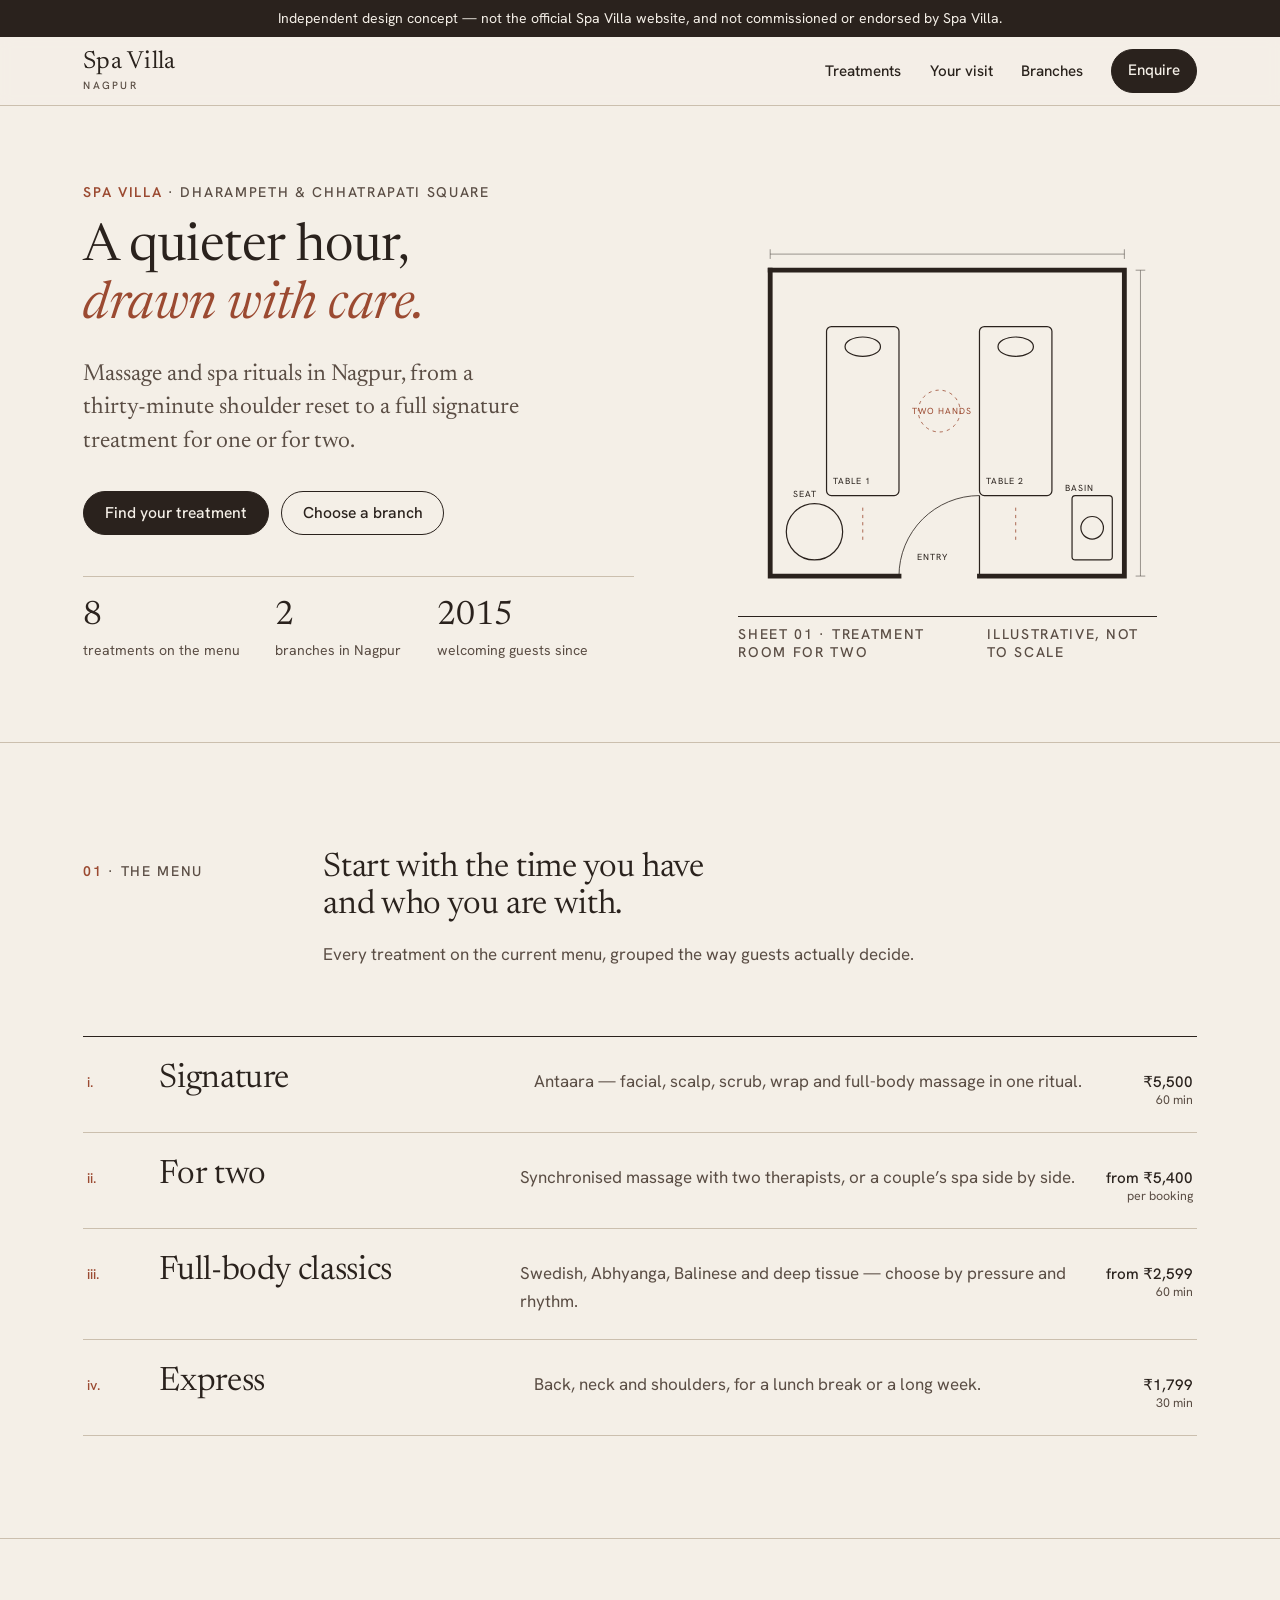
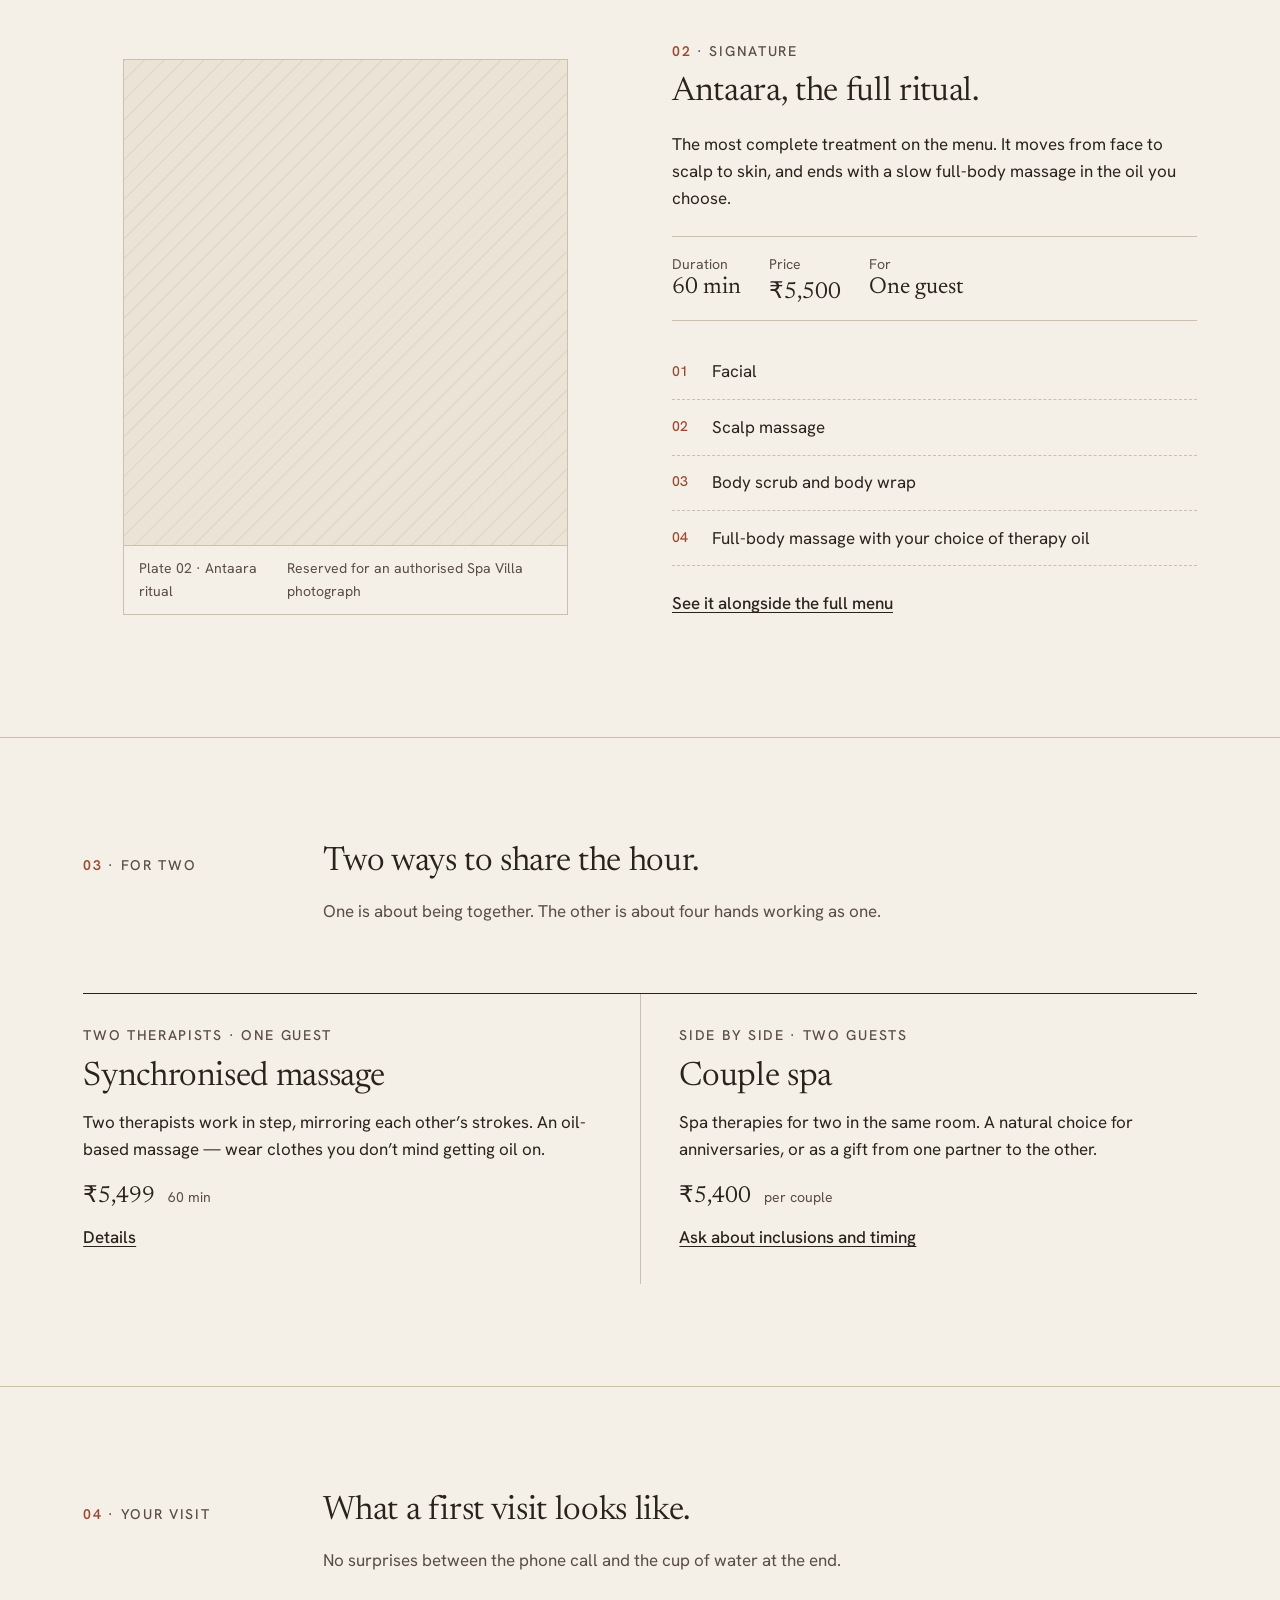
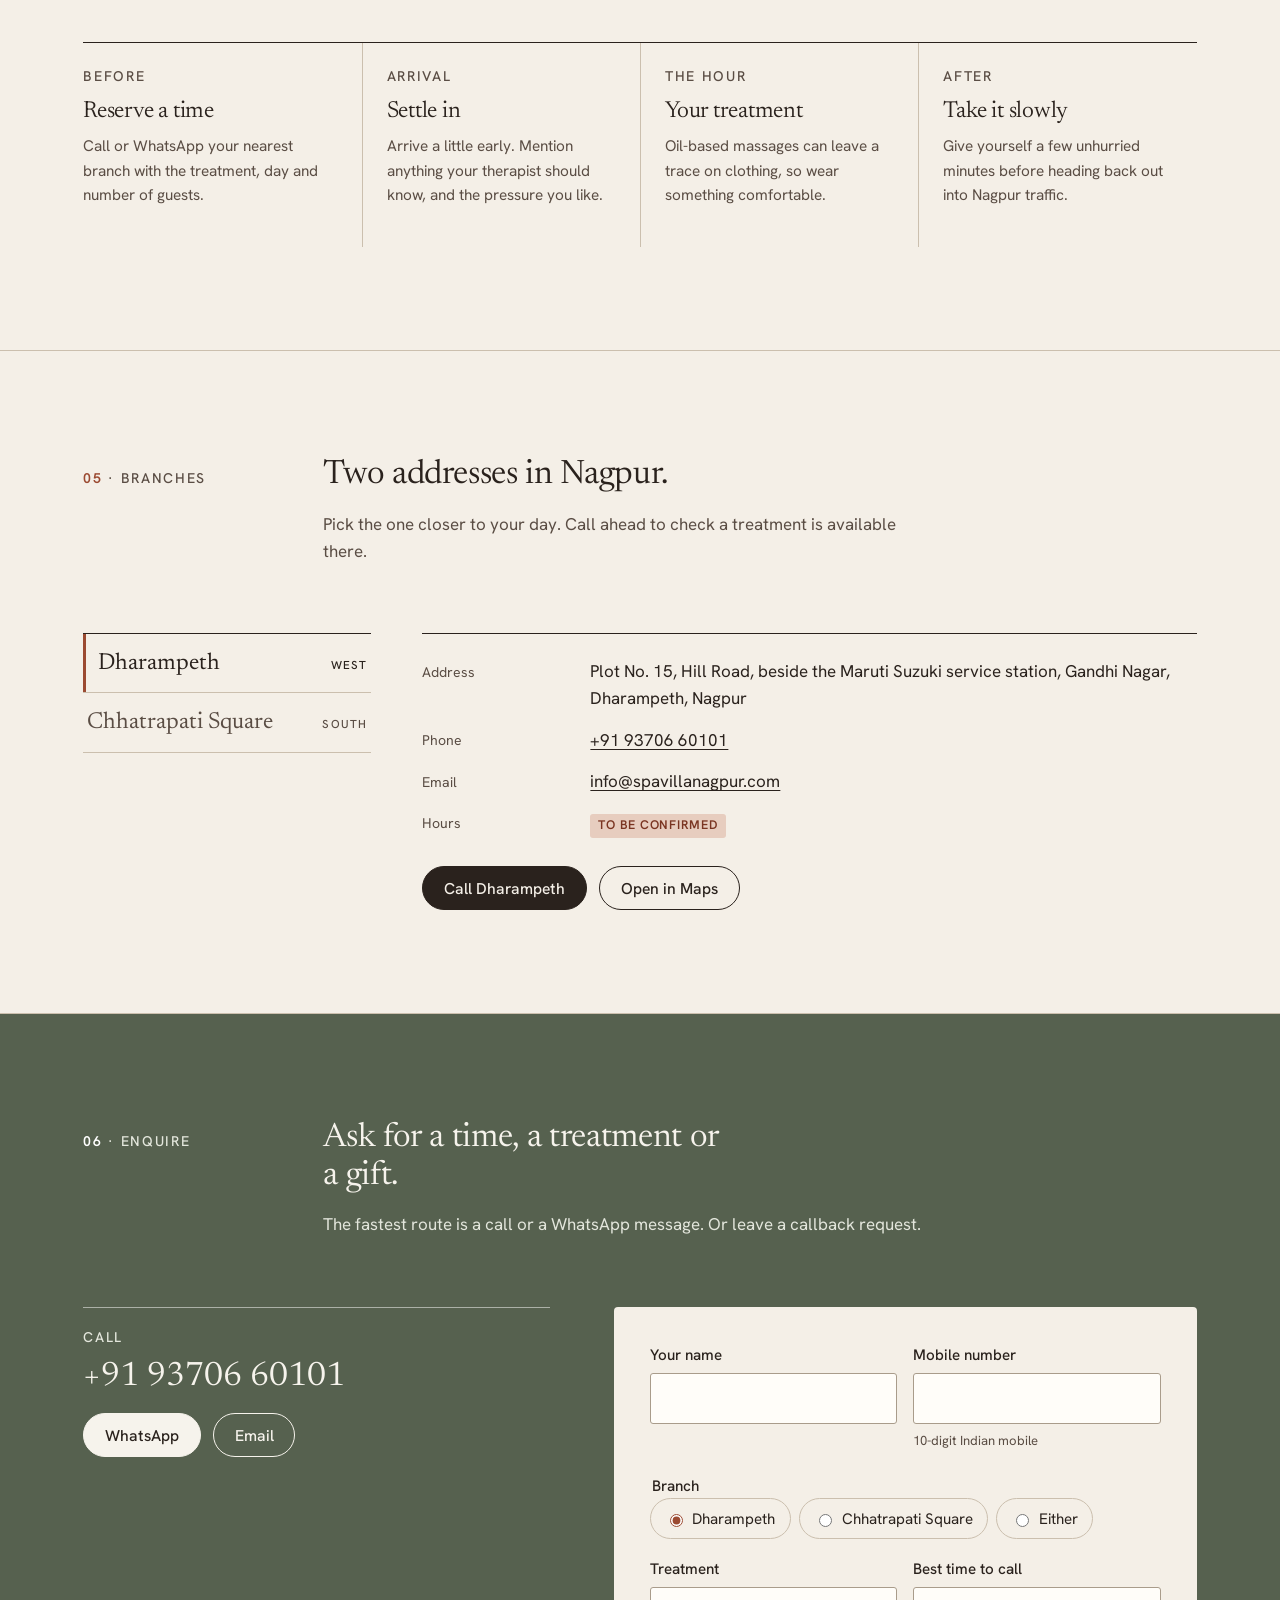
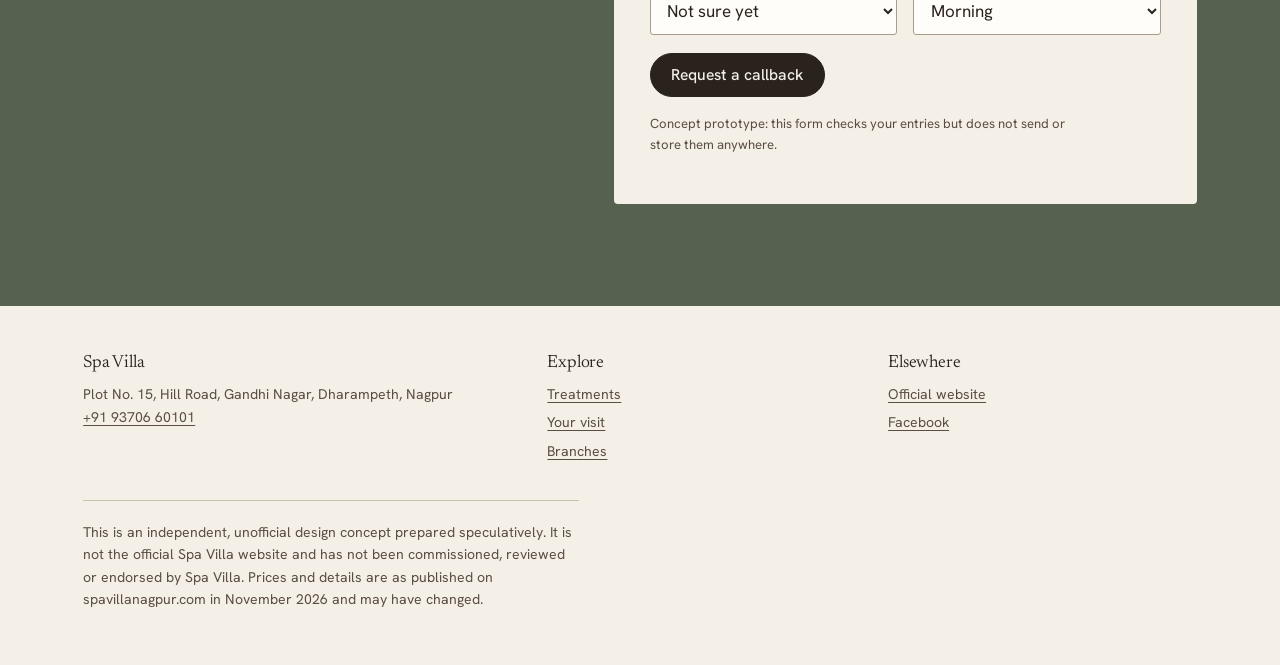
==== index.html @ ad50b9a7 "Spa Villa independent redesign concept: two pages, docs, QA Co-Authored-By: Claude Opus 5.5 <noreply" ====
<!DOCTYPE html>
<html lang="en-IN">
<head>
<meta charset="utf-8">
<meta name="viewport" content="width=device-width, initial-scale=1">
<title>Spa Villa, Nagpur — massage and spa experiences (independent concept)</title>
<meta name="description" content="An independent redesign concept for Spa Villa, Nagpur: signature massages, treatments for two, branch details and a simple way to enquire.">
<meta name="robots" content="noindex, nofollow">
<meta name="theme-color" content="#f4efe7">
<meta property="og:title" content="Spa Villa, Nagpur — independent website concept">
<meta property="og:description" content="Unofficial redesign concept. Not the official Spa Villa website.">
<meta property="og:type" content="website">
<link rel="icon" href="assets/img/favicon.svg" type="image/svg+xml">
<link rel="preload" href="assets/fonts/newsreader-latin-opsz-normal.woff2" as="font" type="font/woff2" crossorigin>
<link rel="stylesheet" href="css/site.css">
<script>document.documentElement.classList.add('js')</script>
</head>
<body>
<a class="skip" href="#main">Skip to content</a>
<aside class="concept-bar" aria-label="Concept notice">Independent design concept — not the official Spa Villa website, and not commissioned or endorsed by Spa Villa.</aside>

<header class="site-header">
  <div class="wrap">
    <a class="wordmark" href="./">Spa Villa<small>Nagpur</small></a>
    <button class="nav-toggle" aria-expanded="false" aria-controls="nav">Menu</button>
    <nav class="nav" id="nav" aria-label="Main">
      <ul>
        <li><a href="treatments.html">Treatments</a></li>
        <li><a href="#visit">Your visit</a></li>
        <li><a href="#branches">Branches</a></li>
        <li><a class="btn" href="#enquire">Enquire</a></li>
      </ul>
    </nav>
  </div>
</header>

<main id="main">
  <section class="hero" aria-labelledby="hero-title">
    <div class="wrap">
      <div>
        <p class="tag"><b>Spa Villa</b> · Dharampeth &amp; Chhatrapati Square</p>
        <h1 id="hero-title">A quieter hour, <em>drawn with care.</em></h1>
        <p class="lede">Massage and spa rituals in Nagpur, from a thirty-minute shoulder reset to a full signature treatment for one or for two.</p>
        <div class="hero-actions">
          <a class="btn" href="treatments.html">Find your treatment</a>
          <a class="btn ghost" href="#branches">Choose a branch</a>
        </div>
        <dl class="hero-facts">
          <div><dt>8</dt><dd>treatments on the menu</dd></div>
          <div><dt>2</dt><dd>branches in Nagpur</dd></div>
          <div><dt>2015</dt><dd>welcoming guests since</dd></div>
        </dl>
      </div>
      <figure class="hero-visual" aria-labelledby="plan-cap">
        <svg class="plan" viewBox="0 0 520 460" role="img" aria-labelledby="plan-title plan-desc" fill="none" stroke="currentColor">
          <title id="plan-title">Illustrative floor plan of a couple's treatment room</title>
          <desc id="plan-desc">A line drawing showing two massage tables side by side, a basin, a seat and a door, used as a decorative illustration rather than a real floor plan.</desc>
          <g stroke-width="6" stroke-linecap="square"><path d="M40 40 H480 V420 H300"/><path d="M200 420 H40 V40"/></g>
          <path d="M200 420 A100 100 0 0 1 300 320" stroke-width="1"/><path d="M300 420 V320" stroke-width="1.5"/>
          <g stroke-width="1.5">
            <rect x="110" y="110" width="90" height="210" rx="6"/><ellipse cx="155" cy="135" rx="22" ry="12"/>
            <rect x="300" y="110" width="90" height="210" rx="6"/><ellipse cx="345" cy="135" rx="22" ry="12"/>
            <rect x="415" y="320" width="50" height="80" rx="4"/><circle cx="440" cy="360" r="14"/>
            <rect x="60" y="330" width="70" height="70" rx="35"/>
          </g>
          <g stroke="#9b4a31" stroke-width="1" stroke-dasharray="4 5"><path d="M155 335 V380 M345 335 V380"/><circle cx="250" cy="215" r="26"/></g>
          <g stroke-width=".8" opacity=".7"><path d="M40 20 H480 M40 14 V26 M480 14 V26"/><path d="M500 40 V420 M494 40 H506 M494 420 H506"/></g>
          <g fill="currentColor" stroke="none" font-family="Hanken Grotesk, sans-serif" font-size="11" letter-spacing="1.2">
            <text x="118" y="306">TABLE 1</text><text x="308" y="306">TABLE 2</text>
            <text x="406" y="314">BASIN</text><text x="68" y="322">SEAT</text><text x="222" y="400">ENTRY</text>
            <text x="216" y="219" fill="#9b4a31">TWO HANDS</text>
          </g>
        </svg>
        <figcaption id="plan-cap" class="plan-caption tag"><span>Sheet 01 · Treatment room for two</span><span>Illustrative, not to scale</span></figcaption>
      </figure>
    </div>
  </section>

  <section class="section" id="choose" aria-labelledby="choose-title">
    <div class="wrap">
      <div class="section-head">
        <p class="tag"><b>01</b> · The menu</p>
        <div><h2 id="choose-title">Start with the time you have and who you are with.</h2>
        <p>Every treatment on the current menu, grouped the way guests actually decide.</p></div>
      </div>
      <ol class="index">
        <li><a href="treatments.html#signature"><span class="num">i.</span><h3>Signature</h3><p class="desc">Antaara — facial, scalp, scrub, wrap and full-body massage in one ritual.</p><span class="from">₹5,500<small>60 min</small></span></a></li>
        <li><a href="treatments.html#for-two"><span class="num">ii.</span><h3>For two</h3><p class="desc">Synchronised massage with two therapists, or a couple’s spa side by side.</p><span class="from">from ₹5,400<small>per booking</small></span></a></li>
        <li><a href="treatments.html#full-body"><span class="num">iii.</span><h3>Full-body classics</h3><p class="desc">Swedish, Abhyanga, Balinese and deep tissue — choose by pressure and rhythm.</p><span class="from">from ₹2,599<small>60 min</small></span></a></li>
        <li><a href="treatments.html#express"><span class="num">iv.</span><h3>Express</h3><p class="desc">Back, neck and shoulders, for a lunch break or a long week.</p><span class="from">₹1,799<small>30 min</small></span></a></li>
      </ol>
    </div>
  </section>

  <section class="section" id="signature" aria-labelledby="sig-title">
    <div class="wrap spread">
      <figure class="plate reveal">
        <svg class="hatch" aria-hidden="true" preserveAspectRatio="none"><defs><pattern id="h1" width="14" height="14" patternUnits="userSpaceOnUse" patternTransform="rotate(45)"><path d="M0 0V14" stroke="currentColor" stroke-width="1"/></pattern></defs><rect width="100%" height="100%" fill="url(#h1)"/></svg>
        <figcaption><span>Plate 02 · Antaara ritual</span><span>Reserved for an authorised Spa Villa photograph</span></figcaption>
      </figure>
      <div>
        <p class="tag"><b>02</b> · Signature</p>
        <h2 id="sig-title">Antaara, the full ritual.</h2>
        <p>The most complete treatment on the menu. It moves from face to scalp to skin, and ends with a slow full-body massage in the oil you choose.</p>
        <dl class="meta-row">
          <div><dt>Duration</dt><dd>60 min</dd></div>
          <div><dt>Price</dt><dd>₹5,500</dd></div>
          <div><dt>For</dt><dd>One guest</dd></div>
        </dl>
        <ol class="sequence" aria-label="What the Antaara ritual includes">
          <li>Facial</li>
          <li>Scalp massage</li>
          <li>Body scrub and body wrap</li>
          <li>Full-body massage with your choice of therapy oil</li>
        </ol>
        <p style="margin-top:1.5rem"><a class="text-link" href="treatments.html#signature">See it alongside the full menu</a></p>
      </div>
    </div>
  </section>

  <section class="section" id="for-two" aria-labelledby="two-title">
    <div class="wrap">
      <div class="section-head">
        <p class="tag"><b>03</b> · For two</p>
        <div><h2 id="two-title">Two ways to share the hour.</h2>
        <p>One is about being together. The other is about four hands working as one.</p></div>
      </div>
      <div class="duo">
        <article>
          <p class="tag">Two therapists · one guest</p>
          <h3>Synchronised massage</h3>
          <p>Two therapists work in step, mirroring each other’s strokes. An oil-based massage — wear clothes you don’t mind getting oil on.</p>
          <p class="price-line">₹5,499 <span>60 min</span></p>
          <a class="text-link" href="treatments.html#for-two">Details</a>
        </article>
        <article>
          <p class="tag">Side by side · two guests</p>
          <h3>Couple spa</h3>
          <p>Spa therapies for two in the same room. A natural choice for anniversaries, or as a gift from one partner to the other.</p>
          <p class="price-line">₹5,400 <span>per couple</span></p>
          <a class="text-link" href="#enquire" data-prefill="Couple spa">Ask about inclusions and timing</a>
        </article>
      </div>
    </div>
  </section>

  <section class="section" id="visit" aria-labelledby="visit-title">
    <div class="wrap">
      <div class="section-head">
        <p class="tag"><b>04</b> · Your visit</p>
        <div><h2 id="visit-title">What a first visit looks like.</h2>
        <p>No surprises between the phone call and the cup of water at the end.</p></div>
      </div>
      <ol class="visit">
        <li><span class="tag">Before</span><h3>Reserve a time</h3><p>Call or WhatsApp your nearest branch with the treatment, day and number of guests.</p></li>
        <li><span class="tag">Arrival</span><h3>Settle in</h3><p>Arrive a little early. Mention anything your therapist should know, and the pressure you like.</p></li>
        <li><span class="tag">The hour</span><h3>Your treatment</h3><p>Oil-based massages can leave a trace on clothing, so wear something comfortable.</p></li>
        <li><span class="tag">After</span><h3>Take it slowly</h3><p>Give yourself a few unhurried minutes before heading back out into Nagpur traffic.</p></li>
      </ol>
    </div>
  </section>

  <section class="section" id="branches" aria-labelledby="branches-title">
    <div class="wrap">
      <div class="section-head">
        <p class="tag"><b>05</b> · Branches</p>
        <div><h2 id="branches-title">Two addresses in Nagpur.</h2>
        <p>Pick the one closer to your day. Call ahead to check a treatment is available there.</p></div>
      </div>
      <div class="branches">
        <div class="branch-tabs" role="tablist" aria-label="Branches">
          <button role="tab" id="tab-dh" aria-controls="panel-dh" aria-selected="true">Dharampeth <small>West</small></button>
          <button role="tab" id="tab-cs" aria-controls="panel-cs" aria-selected="false" tabindex="-1">Chhatrapati Square <small>South</small></button>
        </div>
        <div class="branch-panel" role="tabpanel" id="panel-dh" aria-labelledby="tab-dh" tabindex="0">
          <dl>
            <dt>Address</dt><dd>Plot No. 15, Hill Road, beside the Maruti Suzuki service station, Gandhi Nagar, Dharampeth, Nagpur</dd>
            <dt>Phone</dt><dd><a href="tel:+919370660101">+91 93706 60101</a></dd>
            <dt>Email</dt><dd><a href="mailto:info@spavillanagpur.com">info@spavillanagpur.com</a></dd>
            <dt>Hours</dt><dd><span class="pending">To be confirmed</span></dd>
          </dl>
          <div class="actions">
            <a class="btn" href="tel:+919370660101">Call Dharampeth</a>
            <a class="btn ghost" href="https://www.google.com/maps/search/?api=1&amp;query=21.1347838,79.0521122" target="_blank" rel="noopener">Open in Maps<span class="visually-hidden"> (opens in a new tab)</span></a>
          </div>
        </div>
        <div class="branch-panel" role="tabpanel" id="panel-cs" aria-labelledby="tab-cs" tabindex="0" hidden>
          <dl>
            <dt>Address</dt><dd>Chhatrapati Square area, Nagpur <span class="pending">Full address to be confirmed</span></dd>
            <dt>Phone</dt><dd><span class="pending">Branch number to be confirmed</span></dd>
            <dt>Hours</dt><dd><span class="pending">To be confirmed</span></dd>
          </dl>
          <div class="actions">
            <a class="btn" href="tel:+919370660101">Call Spa Villa</a>
          </div>
        </div>
      </div>
    </div>
  </section>

  <section class="section enquire" id="enquire" aria-labelledby="enq-title">
    <div class="wrap">
      <div class="section-head">
        <p class="tag"><b>06</b> · Enquire</p>
        <div><h2 id="enq-title">Ask for a time, a treatment or a gift.</h2>
        <p>The fastest route is a call or a WhatsApp message. Or leave a callback request.</p></div>
      </div>
      <div class="enquire-grid">
        <div class="direct">
          <p class="tag">Call</p>
          <a class="big" href="tel:+919370660101">+91 93706 60101</a>
          <div class="actions">
            <a class="btn" href="https://wa.me/919370660101" target="_blank" rel="noopener">WhatsApp<span class="visually-hidden"> (opens in a new tab)</span></a>
            <a class="btn ghost" href="mailto:info@spavillanagpur.com">Email</a>
          </div>
        </div>
        <div id="form-slot">
          <form class="callback" novalidate aria-describedby="form-note">
            <div class="row2">
              <div class="field"><label for="f-name">Your name</label><input id="f-name" name="name" autocomplete="name" required aria-describedby="e-name"><span class="error" id="e-name"></span></div>
              <div class="field"><label for="f-phone">Mobile number</label><input id="f-phone" name="phone" type="tel" inputmode="tel" autocomplete="tel" required aria-describedby="h-phone e-phone"><span class="hint" id="h-phone">10-digit Indian mobile</span><span class="error" id="e-phone"></span></div>
            </div>
            <fieldset class="field">
              <legend>Branch</legend>
              <div class="choices">
                <label><input type="radio" name="branch" value="Dharampeth" checked> Dharampeth</label>
                <label><input type="radio" name="branch" value="Chhatrapati Square"> Chhatrapati Square</label>
                <label><input type="radio" name="branch" value="Either"> Either</label>
              </div>
            </fieldset>
            <div class="row2">
              <div class="field"><label for="f-treat">Treatment</label>
                <select id="f-treat" name="treatment">
                  <option>Not sure yet</option><option>Antaara signature massage</option><option>Synchronised massage</option><option>Couple spa</option><option>Swedish massage</option><option>Abhyanga massage</option><option>Balinese massage</option><option>Deep tissue massage</option><option>Back, neck &amp; shoulder massage</option><option>A gift for someone</option>
                </select></div>
              <div class="field"><label for="f-when">Best time to call</label>
                <select id="f-when" name="when"><option>Morning</option><option>Afternoon</option><option>Evening</option></select></div>
            </div>
            <button class="btn" type="submit">Request a callback</button>
            <p class="form-foot" id="form-note">Concept prototype: this form checks your entries but does not send or store them anywhere.</p>
          </form>
        </div>
      </div>
    </div>
  </section>
</main>

<footer class="site-footer">
  <div class="wrap">
    <div><h2>Spa Villa</h2><p>Plot No. 15, Hill Road, Gandhi Nagar, Dharampeth, Nagpur<br><a href="tel:+919370660101">+91 93706 60101</a></p></div>
    <div><h2>Explore</h2><ul><li><a href="treatments.html">Treatments</a></li><li><a href="#visit">Your visit</a></li><li><a href="#branches">Branches</a></li></ul></div>
    <div><h2>Elsewhere</h2><ul><li><a href="https://www.spavillanagpur.com/" rel="noopener">Official website</a></li><li><a href="https://www.facebook.com/spavillanagpur/" rel="noopener">Facebook</a></li></ul></div>
    <p class="disclaimer">This is an independent, unofficial design concept prepared speculatively. It is not the official Spa Villa website and has not been commissioned, reviewed or endorsed by Spa Villa. Prices and details are as published on spavillanagpur.com in November 2026 and may have changed.</p>
  </div>
</footer>
<script src="js/site.js" defer></script>
</body>
</html>
---- css/site.css ----
/* Spa Villa — independent redesign concept
   Design language: "the villa drawing set" — limewash paper, tamarind ink,
   hairline architectural linework, clay accents. */

@font-face { font-family: "Newsreader"; src: url("../assets/fonts/newsreader-latin-opsz-normal.woff2") format("woff2"); font-weight: 200 800; font-style: normal; font-display: swap; }
@font-face { font-family: "Newsreader"; src: url("../assets/fonts/newsreader-latin-opsz-italic.woff2") format("woff2"); font-weight: 200 800; font-style: italic; font-display: swap; }
@font-face { font-family: "Hanken Grotesk"; src: url("../assets/fonts/hanken-grotesk-latin-400-normal.woff2") format("woff2"); font-weight: 400; font-display: swap; }
@font-face { font-family: "Hanken Grotesk"; src: url("../assets/fonts/hanken-grotesk-latin-500-normal.woff2") format("woff2"); font-weight: 500; font-display: swap; }
@font-face { font-family: "Hanken Grotesk"; src: url("../assets/fonts/hanken-grotesk-latin-600-normal.woff2") format("woff2"); font-weight: 600; font-display: swap; }

:root {
  --paper: #f4efe7;
  --paper-2: #ebe3d6;
  --ink: #2a221d;
  --ink-2: #5a4d44;
  --line: #cbbfae;
  --clay: #9b4a31;      /* AA on paper for text */
  --clay-soft: #e7cdbf;
  --sage: #56614f;
  --sage-soft: #d9ddd0;
  --serif: "Newsreader", "Iowan Old Style", Georgia, serif;
  --sans: "Hanken Grotesk", system-ui, -apple-system, "Segoe UI", sans-serif;
  --gutter: clamp(1.25rem, 4vw, 3.5rem);
  --max: 76rem;
  --step--1: clamp(.82rem, .8rem + .1vw, .9rem);
  --step-0: clamp(1rem, .96rem + .2vw, 1.0625rem);
  --step-1: clamp(1.2rem, 1.1rem + .5vw, 1.45rem);
  --step-2: clamp(1.5rem, 1.25rem + 1.1vw, 2.1rem);
  --step-3: clamp(2rem, 1.5rem + 2.2vw, 3.3rem);
}

*, *::before, *::after { box-sizing: border-box; }
html { -webkit-text-size-adjust: 100%; scroll-behavior: smooth; scroll-padding-top: 5.5rem; }
@media (prefers-reduced-motion: reduce) { html { scroll-behavior: auto; } *, *::before, *::after { transition: none !important; animation: none !important; } }
body { margin: 0; background: var(--paper); color: var(--ink); font: 400 var(--step-0)/1.6 var(--sans); overflow-x: hidden; }
img, svg { display: block; max-width: 100%; }
a { color: inherit; text-underline-offset: .2em; text-decoration-thickness: 1px; }
a:hover { color: var(--clay); }
:focus-visible { outline: 2px solid var(--clay); outline-offset: 3px; border-radius: 2px; }
h1, h2, h3 { font-family: var(--serif); font-weight: 380; line-height: 1.12; letter-spacing: -.01em; margin: 0; font-optical-sizing: auto; }
h1 { font-size: var(--step-3); }
h2 { font-size: var(--step-2); }
h3 { font-size: var(--step-1); }
p { margin: 0 0 1em; max-width: 62ch; }
em { font-family: var(--serif); font-style: italic; }
.wrap { max-width: var(--max); margin: 0 auto; padding: 0 var(--gutter); }
.skip { position: absolute; left: -999px; top: 0; background: var(--ink); color: var(--paper); padding: .6rem 1rem; z-index: 100; }
.skip:focus { left: 1rem; top: 1rem; }
.visually-hidden { position: absolute !important; width: 1px; height: 1px; overflow: hidden; clip: rect(0 0 0 0); white-space: nowrap; }

/* Labels that read like drawing annotations */
.tag { font: 500 var(--step--1)/1.3 var(--sans); letter-spacing: .12em; text-transform: uppercase; color: var(--ink-2); }
.tag b { color: var(--clay); font-weight: 600; }

/* Concept ribbon */
.concept-bar { background: var(--ink); color: var(--paper); font-size: var(--step--1); text-align: center; padding: .45rem var(--gutter); }
.concept-bar a { color: var(--paper); }

/* Header */
.site-header { position: sticky; top: 0; z-index: 20; background: color-mix(in srgb, var(--paper) 94%, transparent); backdrop-filter: blur(6px); border-bottom: 1px solid var(--line); }
.site-header .wrap { display: flex; align-items: center; justify-content: space-between; gap: 1rem; min-height: 4.25rem; }
.wordmark { font-family: var(--serif); font-size: 1.55rem; text-decoration: none; letter-spacing: .01em; line-height: 1; }
.wordmark small { display: block; font: 500 .66rem/1 var(--sans); letter-spacing: .22em; text-transform: uppercase; color: var(--ink-2); margin-top: .3rem; }
.nav ul { display: flex; gap: clamp(1rem, 2.2vw, 2rem); list-style: none; margin: 0; padding: 0; align-items: center; }
.nav a { text-decoration: none; font-weight: 500; font-size: .95rem; }
.nav a[aria-current="page"] { color: var(--clay); }
.nav .btn { padding: .55rem 1rem; }
.nav-toggle { display: none; background: none; border: 1px solid var(--line); border-radius: 999px; padding: .5rem .9rem; font: 500 .9rem var(--sans); color: var(--ink); cursor: pointer; }
@media (max-width: 760px) {
  .nav-toggle { display: inline-block; }
  .nav { position: absolute; left: 0; right: 0; top: 100%; background: var(--paper); border-bottom: 1px solid var(--line); display: none; }
  .nav.open { display: block; }
  .nav ul { flex-direction: column; align-items: stretch; gap: 0; padding: .5rem var(--gutter) 1.25rem; }
  .nav li a { display: block; padding: .85rem 0; border-bottom: 1px solid var(--line); }
  .nav li:last-child a { border: 0; margin-top: .8rem; text-align: center; }
}

/* Buttons */
.btn { display: inline-flex; align-items: center; justify-content: center; gap: .5rem; min-height: 44px; padding: .75rem 1.3rem; border-radius: 999px; border: 1px solid var(--ink); background: var(--ink); color: var(--paper); font: 500 .98rem/1 var(--sans); text-decoration: none; cursor: pointer; }
.btn:hover { background: var(--clay); border-color: var(--clay); color: #fff; }
.btn.ghost { background: transparent; color: var(--ink); }
.btn.ghost:hover { background: var(--ink); color: var(--paper); border-color: var(--ink); }
.text-link { font-weight: 500; text-decoration: underline; }

/* Hero */
.hero { padding: clamp(2.5rem, 6vw, 5.5rem) 0 clamp(2rem, 5vw, 4rem); border-bottom: 1px solid var(--line); }
.hero .wrap { display: grid; grid-template-columns: 1.05fr .95fr; gap: clamp(2rem, 5vw, 5rem); align-items: end; }
.hero h1 { margin: 1.1rem 0 1.4rem; max-width: 14ch; }
.hero h1 em { color: var(--clay); }
.hero .lede { font-size: var(--step-1); font-family: var(--serif); color: var(--ink-2); line-height: 1.45; max-width: 34ch; }
.hero-actions { display: flex; flex-wrap: wrap; gap: .75rem; margin-top: 2rem; }
.hero-facts { display: grid; grid-template-columns: repeat(3, auto); justify-content: start; gap: 2.2rem; margin-top: 2.6rem; padding-top: 1.4rem; border-top: 1px solid var(--line); }
.hero-facts dt { font-family: var(--serif); font-size: var(--step-2); line-height: 1; }
.hero-facts dd { margin: .35rem 0 0; font-size: var(--step--1); color: var(--ink-2); }
.plan { width: 100%; height: auto; color: var(--ink); }
.plan-caption { display: flex; justify-content: space-between; gap: 1rem; border-top: 1px solid var(--ink); padding-top: .5rem; margin-top: .5rem; }
@media (max-width: 860px) { .hero .wrap { grid-template-columns: 1fr; } .hero-visual { order: 2; } }
@media (max-width: 420px) { .hero-facts { gap: 1.2rem; } }

/* Section scaffolding */
.section { padding: clamp(3.5rem, 8vw, 7rem) 0; }
.section + .section { border-top: 1px solid var(--line); }
.section-head { display: grid; grid-template-columns: 12rem 1fr; gap: 1.5rem 3rem; margin-bottom: clamp(2rem, 4vw, 3.5rem); align-items: baseline; }
.section-head h2 { max-width: 22ch; }
.section-head p { color: var(--ink-2); margin-top: 1rem; }
@media (max-width: 760px) { .section-head { grid-template-columns: 1fr; gap: .6rem; } }

/* Index list (categories) */
.index { list-style: none; margin: 0; padding: 0; border-top: 1px solid var(--ink); }
.index li { border-bottom: 1px solid var(--line); }
.index a { display: grid; grid-template-columns: 3rem 1.2fr 2fr auto; gap: 1.5rem; align-items: baseline; padding: 1.5rem .25rem; text-decoration: none; transition: background .2s, padding .2s; }
.index a:hover { background: var(--paper-2); color: var(--ink); padding-left: .9rem; }
.index .num { font: 500 var(--step--1) var(--sans); color: var(--clay); }
.index h3 { font-size: var(--step-2); }
.index .desc { color: var(--ink-2); margin: 0; }
.index .from { font: 500 .95rem var(--sans); white-space: nowrap; }
.index .from small { display: block; font-weight: 400; color: var(--ink-2); font-size: .78rem; text-align: right; }
@media (max-width: 760px) { .index a { grid-template-columns: 2.2rem 1fr; gap: .3rem 1rem; } .index .desc, .index .from { grid-column: 2; } .index .from small { text-align: left; } }

/* Signature spread */
.spread { display: grid; grid-template-columns: 1fr 1fr; gap: clamp(2rem, 5vw, 5rem); align-items: start; }
.spread h2 { margin: .8rem 0 1.2rem; }
.meta-row { display: flex; flex-wrap: wrap; gap: .5rem 1.75rem; margin: 1.5rem 0; padding: 1rem 0; border-block: 1px solid var(--line); }
.meta-row div { display: flex; flex-direction: column; }
.meta-row dt { font-size: var(--step--1); color: var(--ink-2); }
.meta-row dd { margin: 0; font: 400 var(--step-1) var(--serif); }
.sequence { counter-reset: s; list-style: none; padding: 0; margin: 0; }
.sequence li { counter-increment: s; display: grid; grid-template-columns: 2.5rem 1fr; padding: .85rem 0; border-bottom: 1px dashed var(--line); }
.sequence li::before { content: counter(s, decimal-leading-zero); font: 500 var(--step--1) var(--sans); color: var(--clay); padding-top: .2rem; }
.note { font-size: var(--step--1); color: var(--ink-2); border-left: 2px solid var(--clay); padding-left: .8rem; margin-top: 1.25rem; }
@media (max-width: 860px) { .spread { grid-template-columns: 1fr; } }

/* Photo plates (awaiting authorised photography) */
.plate { position: relative; background: var(--paper-2); border: 1px solid var(--line); aspect-ratio: 4 / 5; display: flex; align-items: flex-end; overflow: hidden; }
.plate.wide { aspect-ratio: 16 / 10; }
.plate svg.hatch { position: absolute; inset: 0; width: 100%; height: 100%; color: var(--line); }
.plate figcaption { position: relative; background: var(--paper); border-top: 1px solid var(--line); width: 100%; padding: .7rem .9rem; font-size: var(--step--1); color: var(--ink-2); display: flex; justify-content: space-between; gap: 1rem; }
.plate img { position: absolute; inset: 0; width: 100%; height: 100%; object-fit: cover; }

/* For two */
.duo { display: grid; grid-template-columns: repeat(2, 1fr); border-top: 1px solid var(--ink); }
.duo article { padding: 2rem clamp(0rem, 3vw, 2.5rem) 2rem 0; }
.duo article + article { border-left: 1px solid var(--line); padding-left: clamp(1.25rem, 3vw, 2.5rem); }
.duo h3 { font-size: var(--step-2); margin: .6rem 0 .8rem; }
.price-line { font: 400 var(--step-1) var(--serif); margin: 1rem 0; }
.price-line span { font: 400 var(--step--1) var(--sans); color: var(--ink-2); margin-left: .5rem; }
@media (max-width: 760px) { .duo { grid-template-columns: 1fr; } .duo article + article { border-left: 0; border-top: 1px solid var(--line); padding-left: 0; } }

/* Visit timeline */
.visit { display: grid; grid-template-columns: repeat(4, 1fr); gap: 0; list-style: none; padding: 0; margin: 0; border-top: 1px solid var(--ink); }
.visit li { padding: 1.5rem 1.5rem 1.5rem 0; position: relative; }
.visit li + li { padding-left: 1.5rem; border-left: 1px solid var(--line); }
.visit .tag { display: block; margin-bottom: .8rem; }
.visit h3 { margin-bottom: .6rem; }
.visit p { font-size: .96rem; color: var(--ink-2); }
@media (max-width: 960px) { .visit { grid-template-columns: 1fr 1fr; } .visit li:nth-child(3) { border-left: 0; padding-left: 0; } .visit li:nth-child(n+3) { border-top: 1px solid var(--line); } }
@media (max-width: 560px) { .visit { grid-template-columns: 1fr; } .visit li, .visit li + li { border-left: 0; padding-left: 0; border-top: 1px solid var(--line); } .visit li:first-child { border-top: 0; } }

/* Branches */
.branches { display: grid; grid-template-columns: 18rem 1fr; gap: clamp(1.5rem, 4vw, 4rem); }
.branch-tabs { display: flex; flex-direction: column; border-top: 1px solid var(--ink); }
.branch-tabs button { text-align: left; background: none; border: 0; border-bottom: 1px solid var(--line); padding: 1.1rem .25rem; font: 400 var(--step-1) var(--serif); color: var(--ink-2); cursor: pointer; display: flex; justify-content: space-between; align-items: baseline; min-height: 44px; }
.branch-tabs button small { font: 500 .72rem var(--sans); letter-spacing: .1em; text-transform: uppercase; }
.branch-tabs button[aria-selected="true"] { color: var(--ink); box-shadow: inset 3px 0 0 var(--clay); padding-left: .9rem; }
.branch-panel { border-top: 1px solid var(--ink); padding-top: 1.5rem; }
.branch-panel[hidden] { display: none; }
.branch-panel dl { display: grid; grid-template-columns: 9rem 1fr; gap: .9rem 1.5rem; margin: 0 0 1.75rem; }
.branch-panel dt { color: var(--ink-2); font-size: var(--step--1); padding-top: .15rem; }
.branch-panel dd { margin: 0; }
.pending { display: inline-block; font-size: .78rem; font-weight: 600; letter-spacing: .06em; text-transform: uppercase; color: #7a3522; background: var(--clay-soft); padding: .15rem .5rem; border-radius: 3px; }
.actions { display: flex; gap: .75rem; flex-wrap: wrap; }
@media (max-width: 760px) { .branches { grid-template-columns: 1fr; } .branch-tabs { flex-direction: row; } .branch-tabs button { flex: 1; font-size: 1.1rem; flex-direction: column; gap: .2rem; } .branch-panel dl { grid-template-columns: 1fr; gap: .2rem; } .branch-panel dd { margin-bottom: .8rem; } }

/* Enquiry */
.enquire { background: var(--sage); color: #f6f3ec; }
.enquire .section-head p, .enquire .tag { color: #e3e6dc; }
.enquire .tag b { color: #fff; }
.enquire-grid { display: grid; grid-template-columns: 1fr 1.25fr; gap: clamp(2rem, 5vw, 5rem); }
.direct { border-top: 1px solid rgba(255,255,255,.5); padding-top: 1.25rem; }
.direct a.big { display: block; font: 400 var(--step-2) var(--serif); text-decoration: none; margin: .3rem 0 1.2rem; }
.direct a.big:hover { color: #fff; text-decoration: underline; }
.enquire .btn { background: #f6f3ec; color: var(--ink); border-color: #f6f3ec; }
.enquire .btn:hover { background: var(--ink); color: #fff; border-color: var(--ink); }
.enquire .btn.ghost { background: transparent; color: #f6f3ec; border-color: #f6f3ec; }
.enquire .btn.ghost:hover { background: #f6f3ec; color: var(--ink); }
form.callback { background: var(--paper); color: var(--ink); padding: clamp(1.25rem, 3vw, 2.25rem); border-radius: 4px; }
.field { display: flex; flex-direction: column; gap: .35rem; margin-bottom: 1.1rem; }
.field label, .field legend { font-weight: 500; font-size: .95rem; }
.field .hint { font-size: .82rem; color: var(--ink-2); }
.field input, .field select, .field textarea { font: inherit; color: var(--ink); background: #fffdf9; border: 1px solid #a99c8b; border-radius: 3px; padding: .7rem .8rem; min-height: 44px; width: 100%; }
.field input:focus, .field select:focus, .field textarea:focus { outline: 2px solid var(--clay); outline-offset: 1px; border-color: var(--clay); }
.field [aria-invalid="true"] { border-color: #a1261b; }
.error { color: #a1261b; font-size: .85rem; min-height: 0; }
.row2 { display: grid; grid-template-columns: 1fr 1fr; gap: 0 1rem; }
fieldset.field { border: 0; padding: 0; margin: 0 0 1.1rem; }
.choices { display: flex; flex-wrap: wrap; gap: .5rem; }
.choices label { display: inline-flex; align-items: center; gap: .4rem; border: 1px solid var(--line); border-radius: 999px; padding: .45rem .9rem; font-weight: 400; cursor: pointer; min-height: 40px; }
.choices input { accent-color: var(--clay); width: auto; min-height: 0; }
.form-foot { font-size: .82rem; color: var(--ink-2); margin-top: 1rem; }
.confirm { background: var(--paper); color: var(--ink); padding: 2rem; border-radius: 4px; }
.confirm h3 { margin-bottom: .8rem; }
@media (max-width: 860px) { .enquire-grid { grid-template-columns: 1fr; } }
@media (max-width: 460px) { .row2 { grid-template-columns: 1fr; } }

/* Footer */
.site-footer { padding: 3rem 0 2.5rem; font-size: var(--step--1); color: var(--ink-2); }
.site-footer .wrap { display: grid; grid-template-columns: 1.4fr 1fr 1fr; gap: 2rem; }
.site-footer h2 { font-size: 1.1rem; margin-bottom: .6rem; color: var(--ink); }
.site-footer ul { list-style: none; padding: 0; margin: 0; }
.site-footer li { margin-bottom: .35rem; }
.disclaimer { grid-column: 1 / -1; border-top: 1px solid var(--line); padding-top: 1.25rem; }
@media (max-width: 760px) { .site-footer .wrap { grid-template-columns: 1fr; } }

/* ---------- Treatments page ---------- */
.page-head { padding: clamp(2.5rem, 6vw, 5rem) 0 2rem; }
.page-head h1 { margin: 1rem 0 1rem; max-width: 18ch; }
.page-head p { color: var(--ink-2); font-size: var(--step-1); font-family: var(--serif); max-width: 46ch; }
.toolbar { position: sticky; top: 4.25rem; z-index: 10; background: var(--paper); border-block: 1px solid var(--line); }
.toolbar .wrap { display: flex; gap: 1rem; align-items: center; justify-content: space-between; padding-block: .75rem; flex-wrap: wrap; }
.filters { display: flex; gap: .4rem; flex-wrap: wrap; }
.filters button { font: 500 .9rem var(--sans); background: none; color: var(--ink); border: 1px solid var(--line); border-radius: 999px; padding: .5rem .95rem; min-height: 40px; cursor: pointer; }
.filters button[aria-pressed="true"] { background: var(--ink); color: var(--paper); border-color: var(--ink); }
.sort { display: flex; align-items: center; gap: .5rem; font-size: .9rem; }
.sort select { font: inherit; border: 1px solid var(--line); background: #fffdf9; padding: .45rem .6rem; border-radius: 3px; min-height: 40px; color: var(--ink); }
@media (max-width: 620px) { .toolbar { position: static; } .filters { overflow-x: auto; flex-wrap: nowrap; width: 100%; padding-bottom: .2rem; } .filters button { flex: 0 0 auto; } }

.menu { list-style: none; margin: 0; padding: 0; }
.treat { border-bottom: 1px solid var(--line); display: grid; grid-template-columns: 1.1fr 1.6fr 13rem; gap: 1.5rem clamp(1.5rem, 3vw, 3rem); padding: 2.25rem 0; }
.treat[hidden] { display: none; }
.treat .cat { margin-bottom: .6rem; display: block; }
.treat h2 { font-size: var(--step-2); }
.treat .body p { color: var(--ink-2); }
.treat ul.facts { list-style: none; padding: 0; margin: 1rem 0 0; display: flex; flex-wrap: wrap; gap: .4rem; }
.treat ul.facts li { font-size: .82rem; border: 1px solid var(--line); border-radius: 3px; padding: .2rem .55rem; color: var(--ink-2); }
.treat .side { display: flex; flex-direction: column; gap: .6rem; align-items: stretch; }
.treat .price { font: 400 var(--step-2) var(--serif); line-height: 1; }
.treat .dur { color: var(--ink-2); font-size: .9rem; }
.treat .side .btn { width: 100%; }
.compare-toggle { display: flex; gap: .5rem; align-items: center; font-size: .88rem; cursor: pointer; min-height: 40px; }
.compare-toggle input { accent-color: var(--clay); width: 1.1rem; height: 1.1rem; }
@media (max-width: 900px) { .treat { grid-template-columns: 1fr 1fr; } .treat .body { grid-column: 1 / -1; grid-row: 2; } .treat .side { grid-row: 1; grid-column: 2; align-items: flex-end; text-align: right; } .treat .side .btn { width: auto; } }
@media (max-width: 520px) { .treat { grid-template-columns: 1fr; } .treat .side { grid-column: 1; grid-row: 3; align-items: stretch; text-align: left; } .treat .side .btn { width: 100%; } }
.empty { padding: 3rem 0; color: var(--ink-2); }

.compare-tray { position: fixed; left: 50%; transform: translateX(-50%); bottom: 1rem; z-index: 30; background: var(--ink); color: var(--paper); border-radius: 999px; padding: .5rem .6rem .5rem 1.2rem; display: flex; gap: 1rem; align-items: center; box-shadow: 0 8px 30px rgba(42,34,29,.25); max-width: calc(100% - 2rem); }
.compare-tray[hidden] { display: none; }
.compare-tray .btn { background: var(--paper); color: var(--ink); border-color: var(--paper); min-height: 40px; padding: .5rem 1rem; }
.compare-tray button.clear { background: none; border: 0; color: var(--paper); text-decoration: underline; cursor: pointer; font: inherit; font-size: .88rem; min-height: 40px; }
dialog.compare { border: 0; border-radius: 6px; padding: 0; width: min(60rem, calc(100% - 2rem)); background: var(--paper); color: var(--ink); }
dialog.compare::backdrop { background: rgba(42,34,29,.55); }
.compare-inner { padding: clamp(1.25rem, 3vw, 2rem); }
.compare-head { display: flex; justify-content: space-between; align-items: center; margin-bottom: 1rem; }
.compare-head button { background: none; border: 1px solid var(--line); border-radius: 999px; padding: .4rem .9rem; font: inherit; cursor: pointer; min-height: 40px; }
.table-scroll { overflow-x: auto; }
table.cmp { border-collapse: collapse; width: 100%; min-width: 30rem; }
table.cmp th, table.cmp td { text-align: left; vertical-align: top; padding: .8rem .75rem .8rem 0; border-bottom: 1px solid var(--line); font-size: .95rem; }
table.cmp thead th { font: 400 var(--step-1) var(--serif); border-bottom: 1px solid var(--ink); }
table.cmp tbody th { color: var(--ink-2); font-weight: 500; width: 9rem; }

.policy { background: var(--paper-2); }
.policy-grid { display: grid; grid-template-columns: repeat(3, 1fr); gap: 2rem; }
.policy-grid h3 { font-size: var(--step-1); margin-bottom: .6rem; }
.policy-grid p { color: var(--ink-2); font-size: .96rem; }
@media (max-width: 760px) { .policy-grid { grid-template-columns: 1fr; } }

/* gentle reveal, only when motion is OK and JS ran */
.js .reveal { opacity: 0; transform: translateY(12px); transition: opacity .6s ease, transform .6s ease; }
.js .reveal.in { opacity: 1; transform: none; }
@media (prefers-reduced-motion: reduce) { .js .reveal { opacity: 1; transform: none; } }
.enquire form .btn, .enquire .confirm .btn { background: var(--ink); color: var(--paper); border-color: var(--ink); }
.enquire form .btn:hover { background: var(--clay); border-color: var(--clay); color: #fff; }
.enquire .confirm .btn.ghost { background: transparent; color: var(--ink); }
.plate svg.hatch { color: #b9ab98; opacity: .55; }
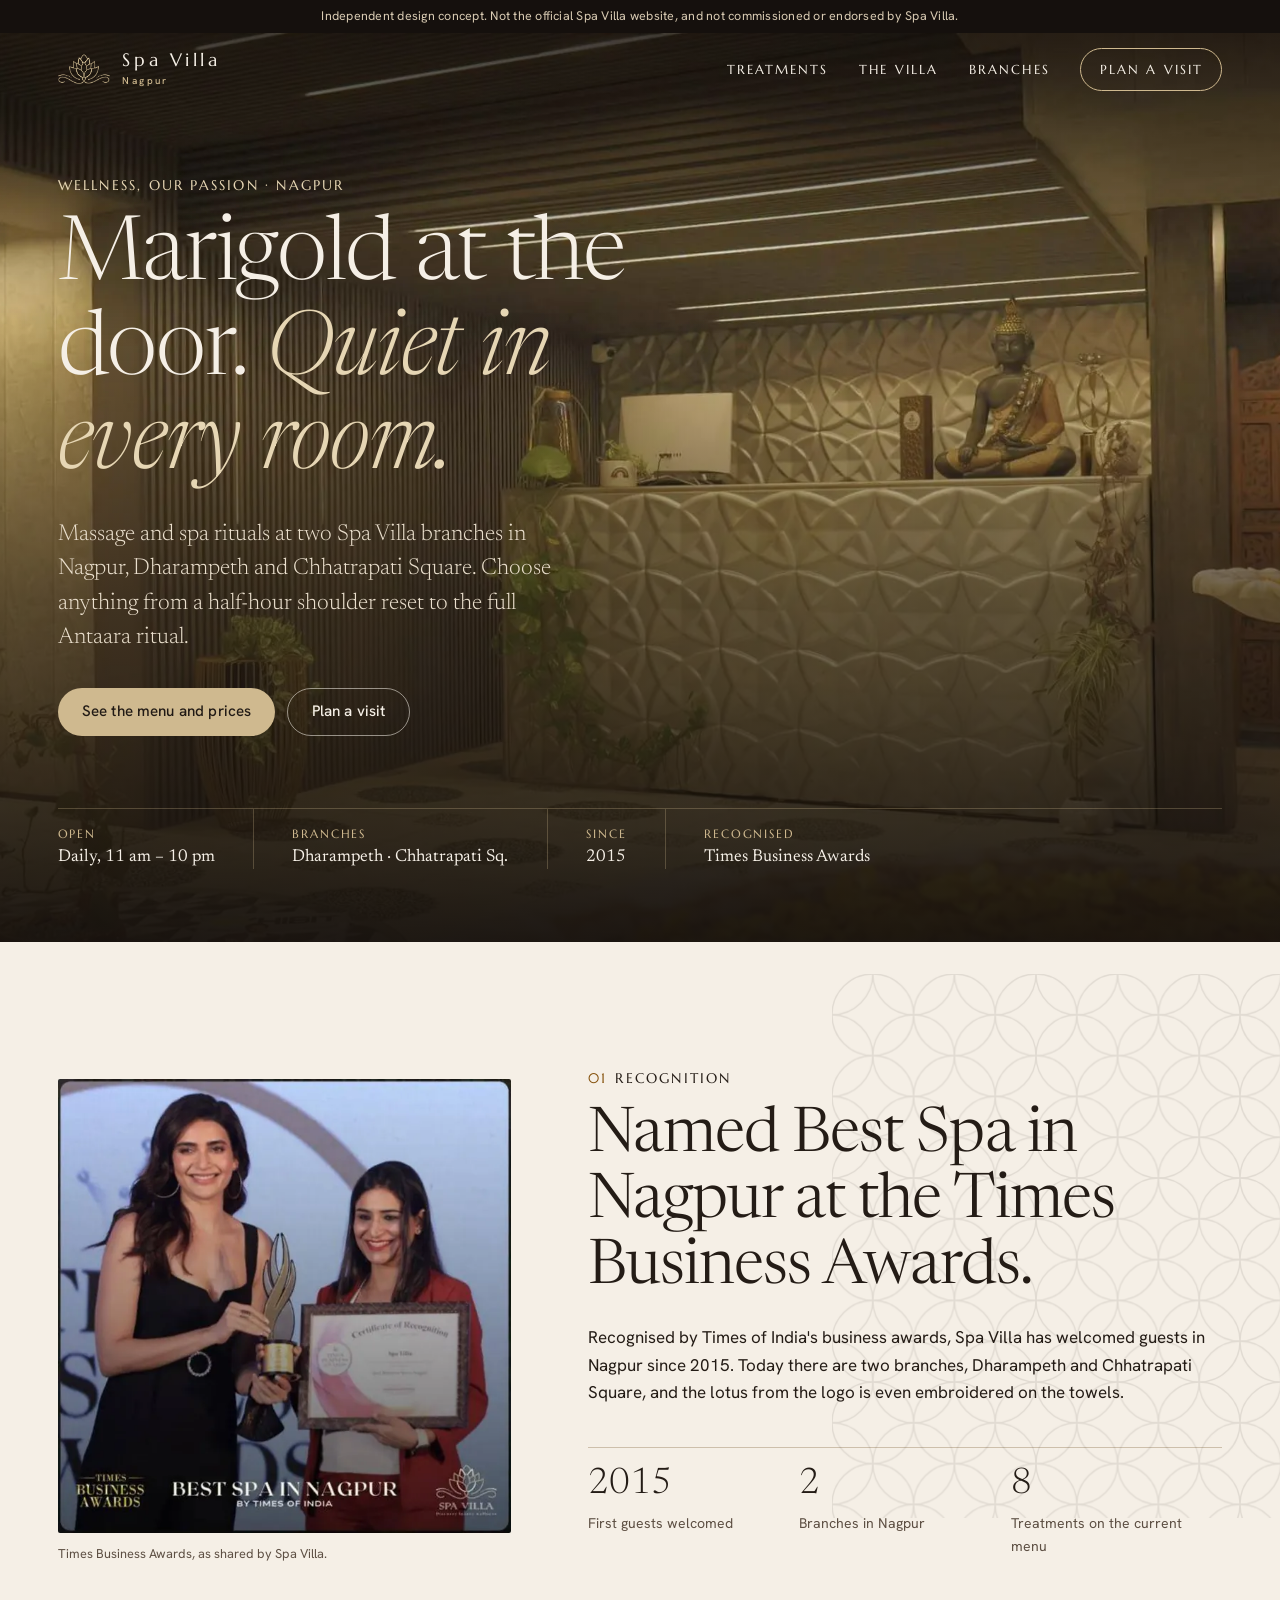
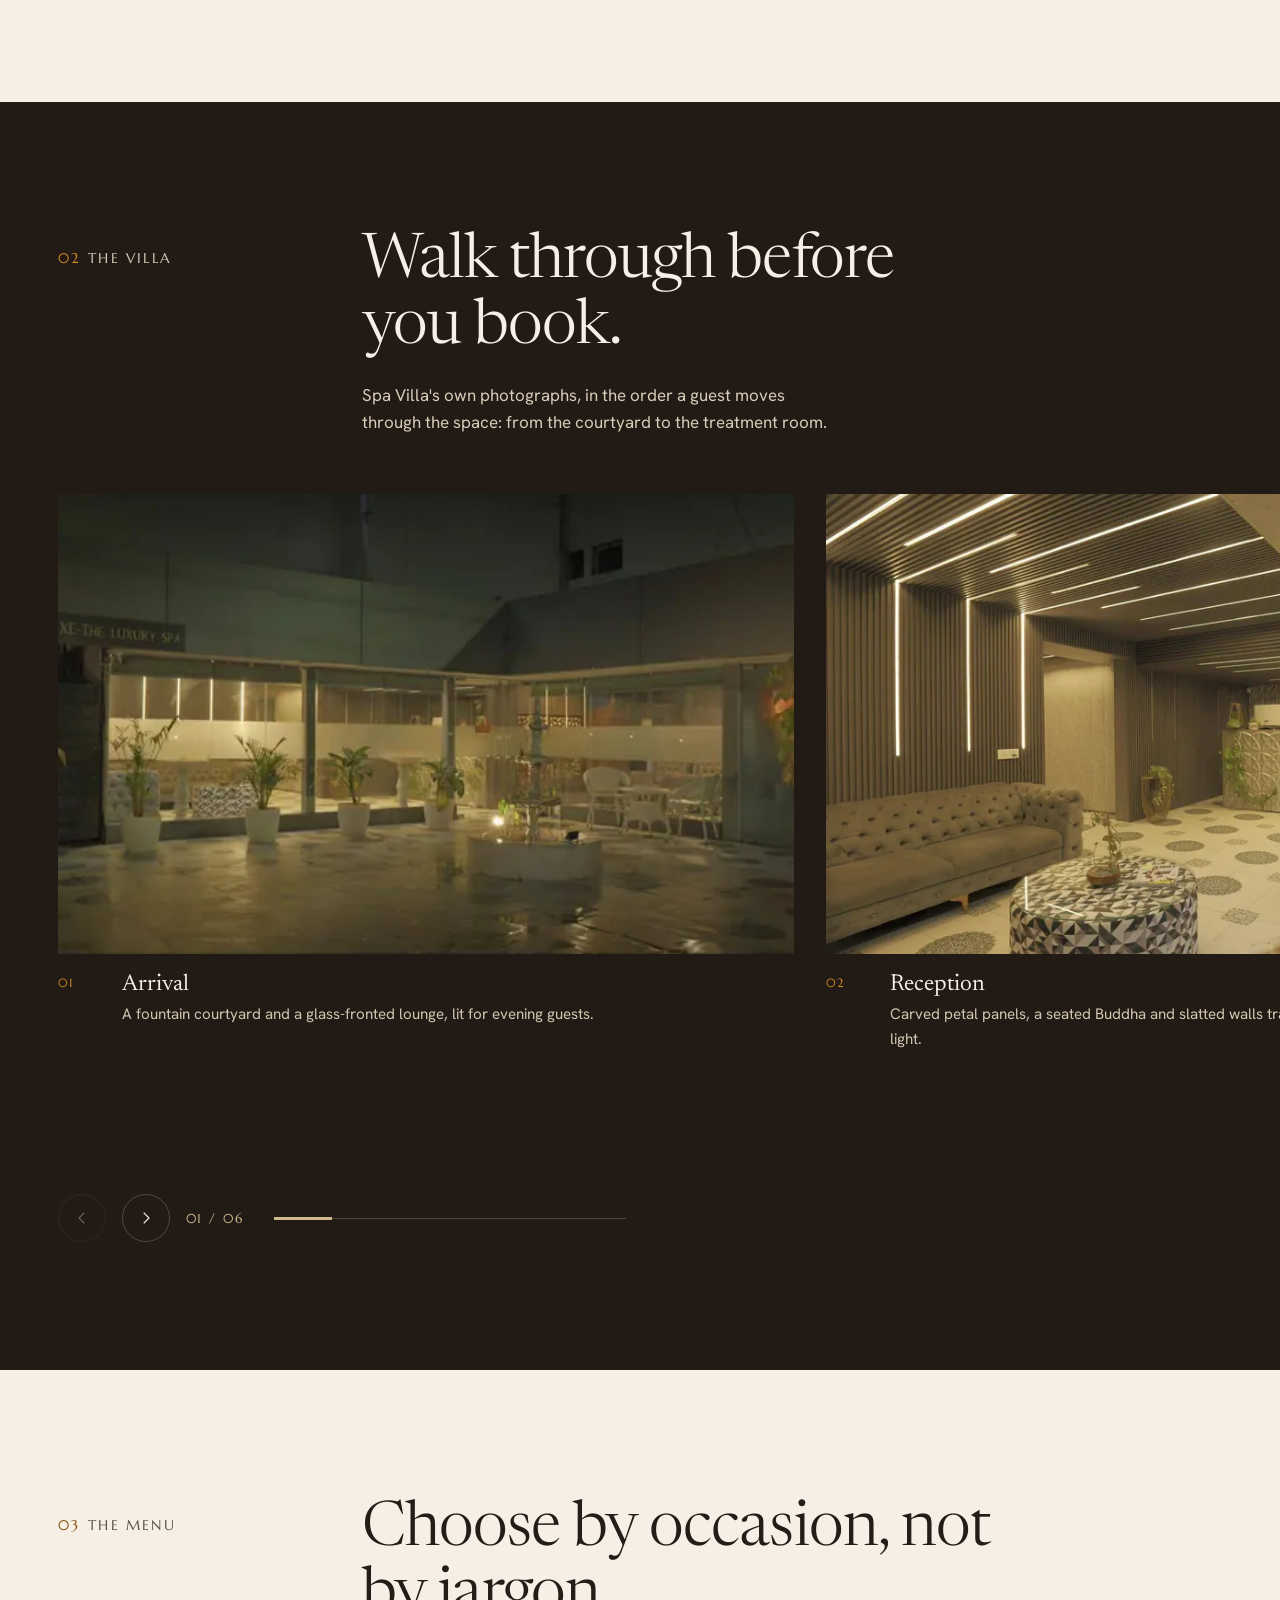
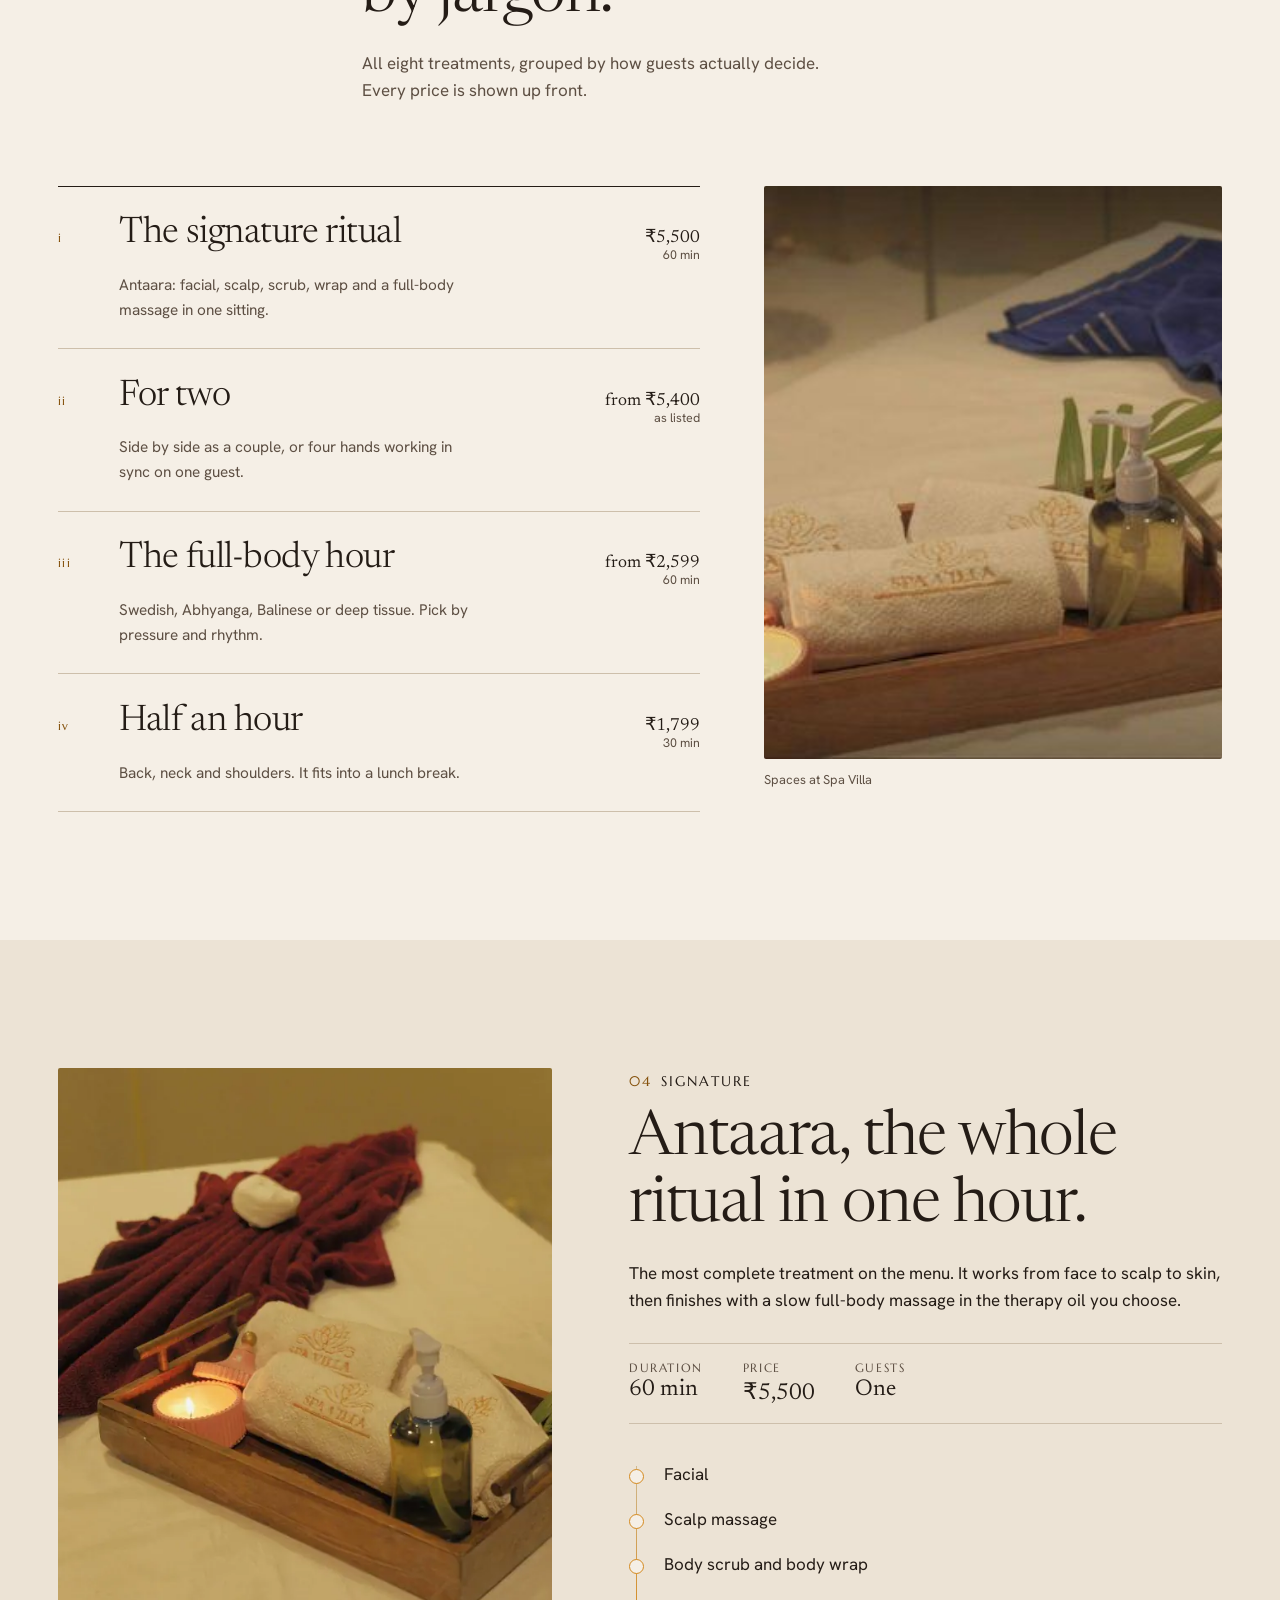
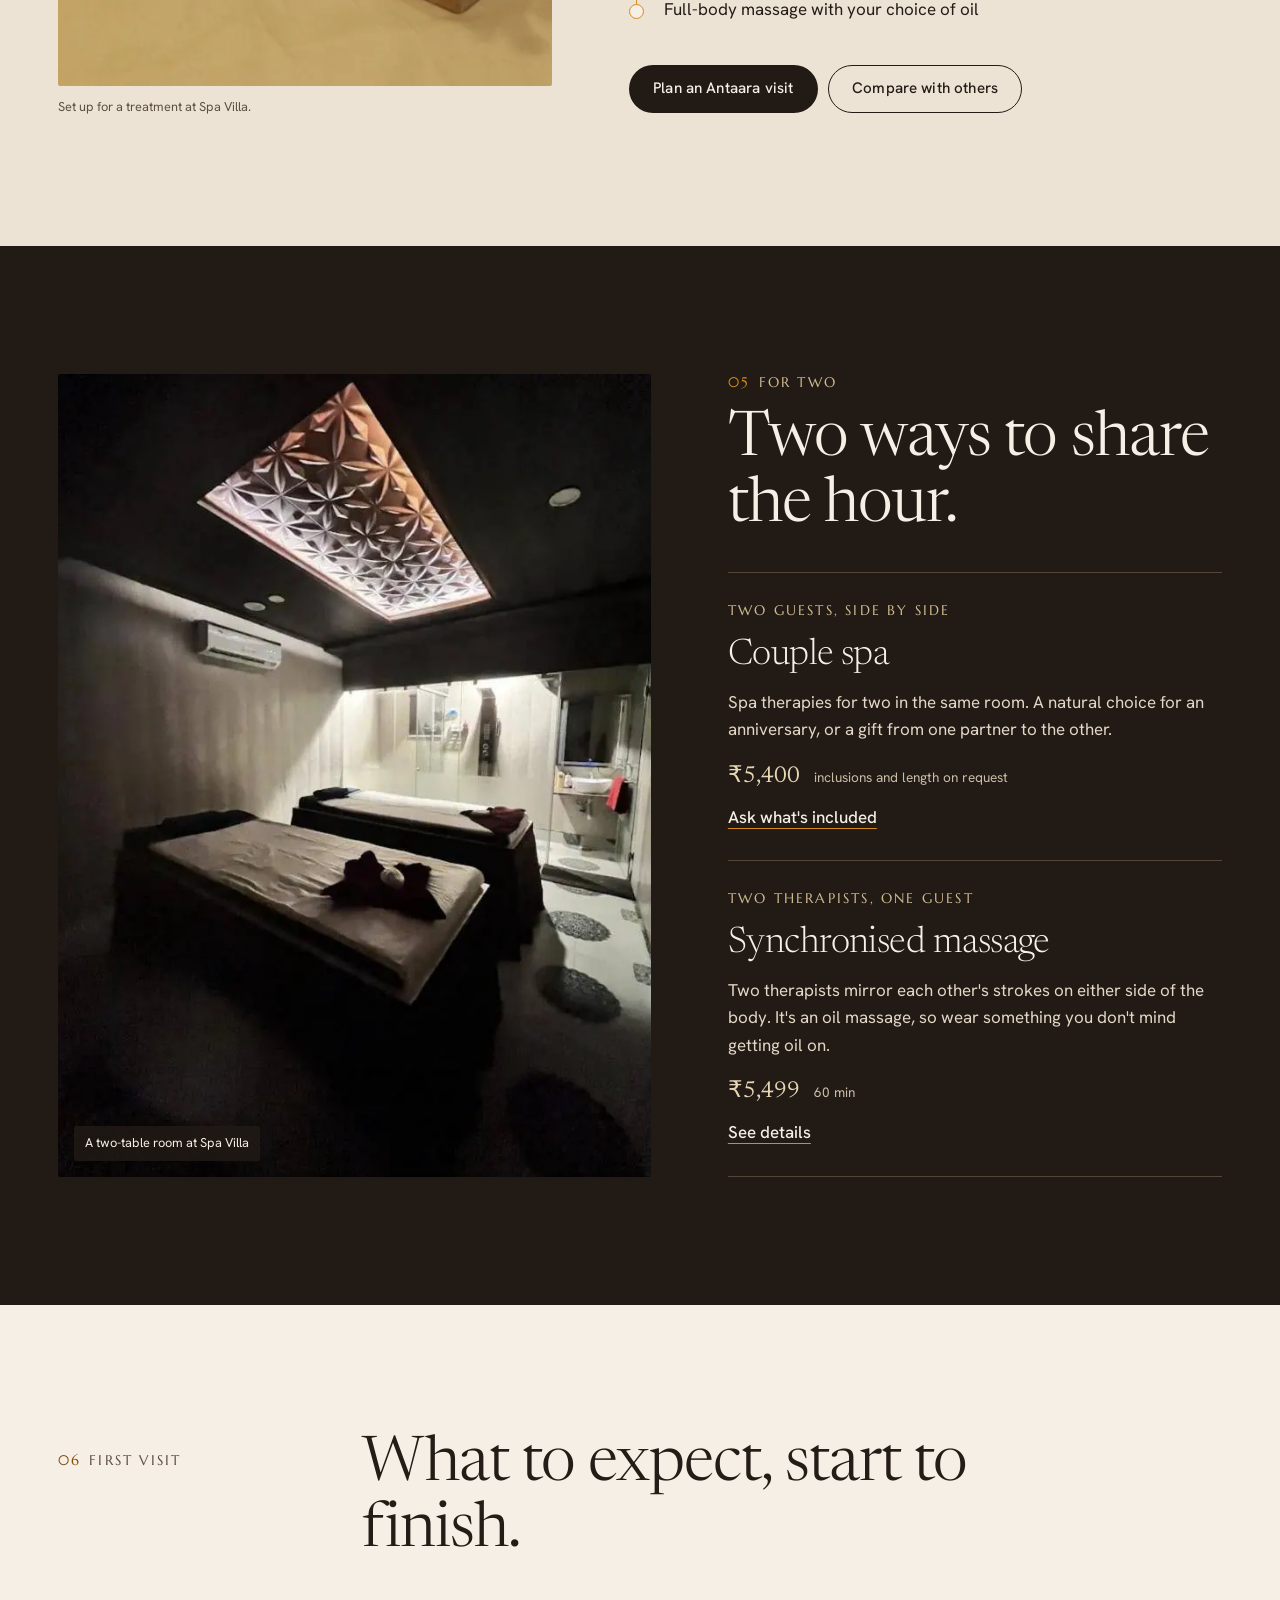
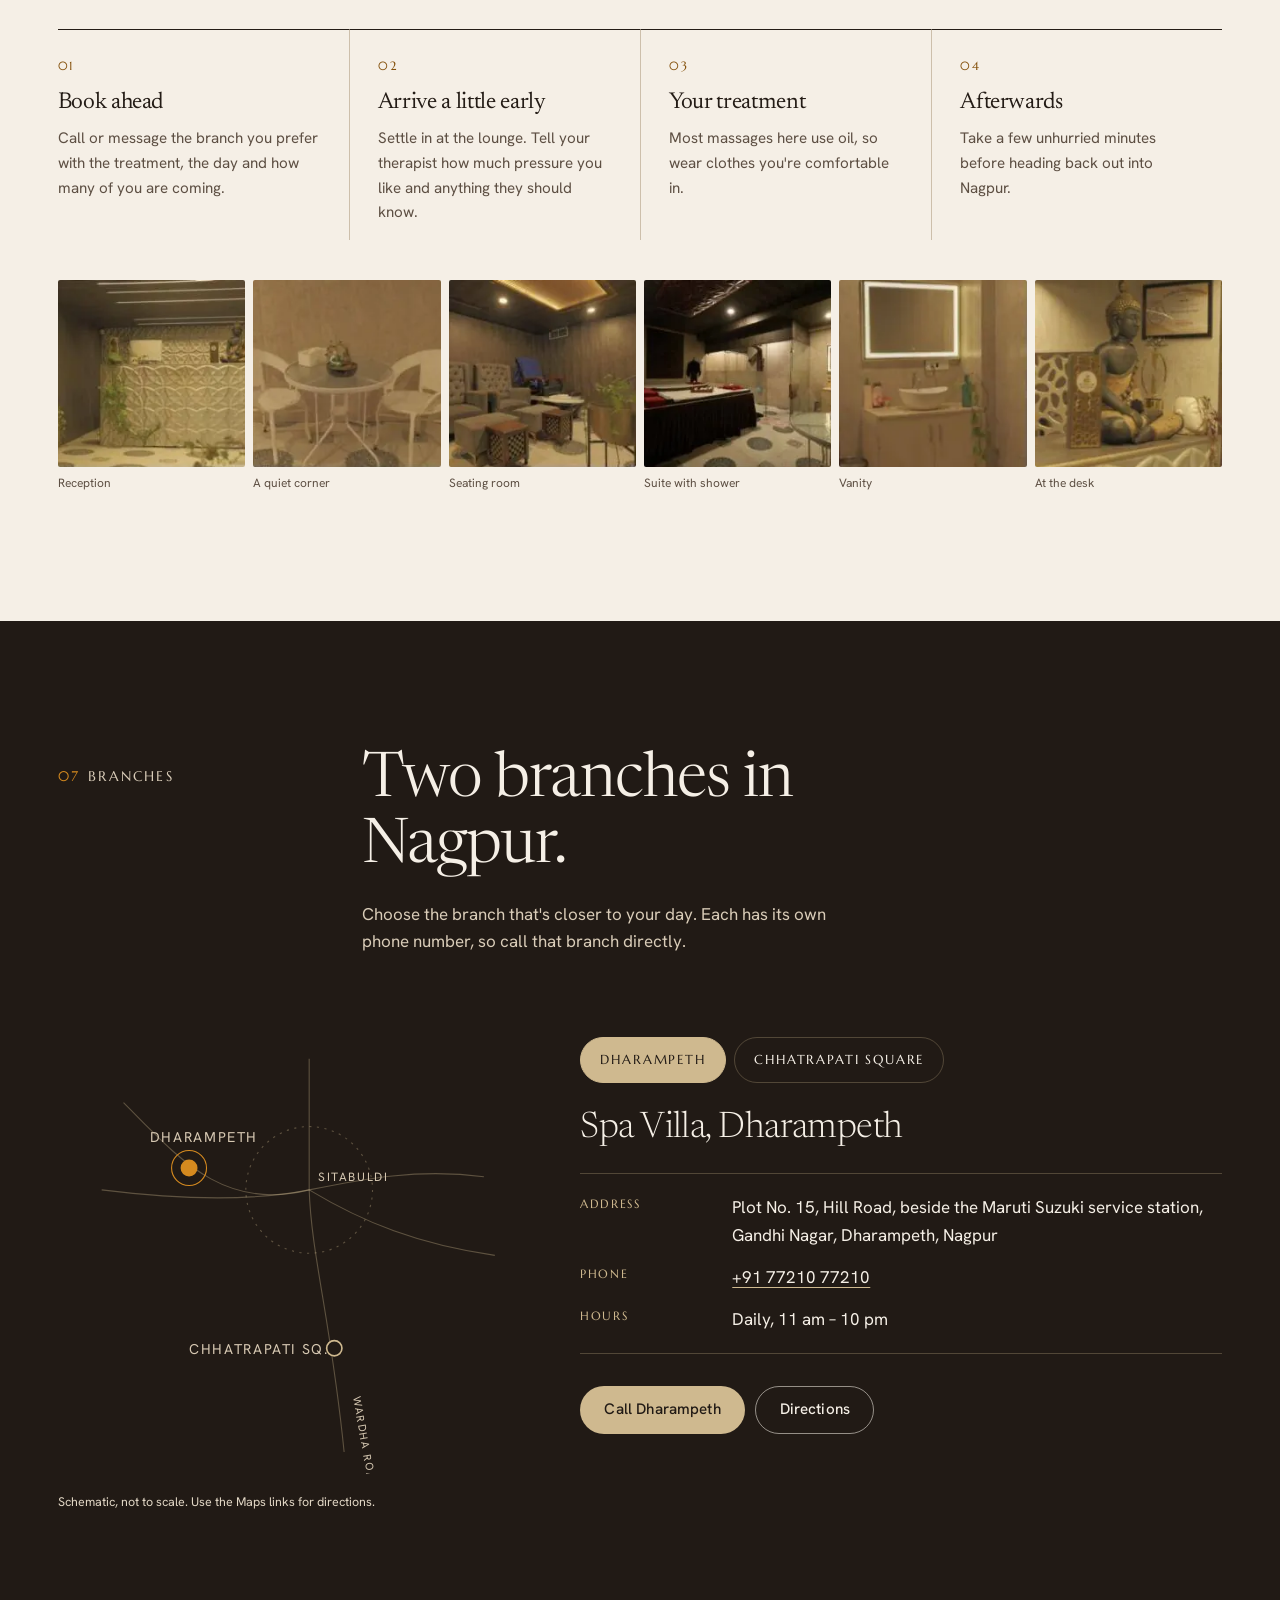
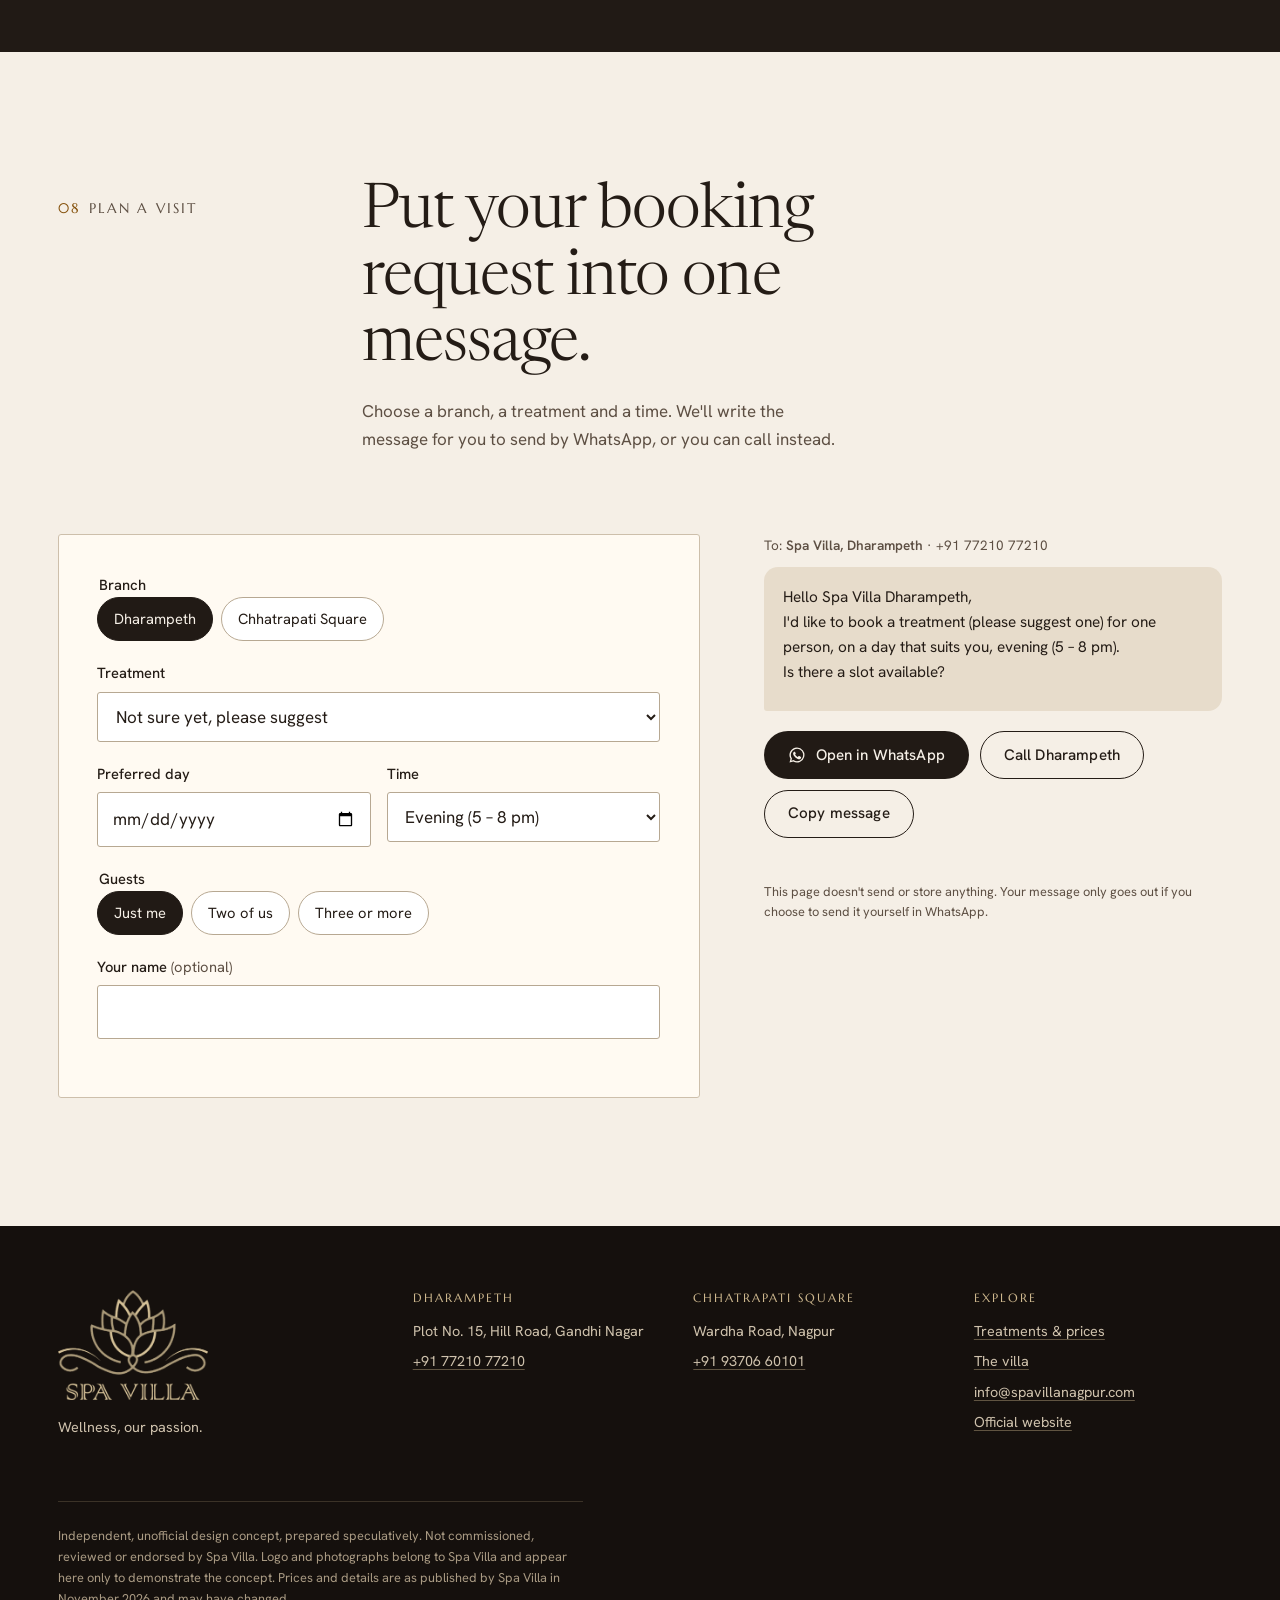
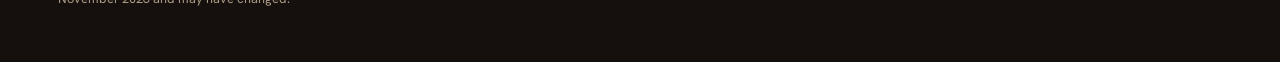
==== commit 307888a7: "Iteration 2: rebuild around Spa Villa's own photography, logo and verified branch numbers Co-Authore" ====
--- a/index.html
+++ b/index.html
@@ -3,256 +3,361 @@
 <head>
 <meta charset="utf-8">
 <meta name="viewport" content="width=device-width, initial-scale=1">
-<title>Spa Villa, Nagpur — massage and spa experiences (independent concept)</title>
-<meta name="description" content="An independent redesign concept for Spa Villa, Nagpur: signature massages, treatments for two, branch details and a simple way to enquire.">
+<title>Spa Villa, Nagpur — massage and spa at Dharampeth and Chhatrapati Square (concept)</title>
+<meta name="description" content="Spa Villa, Nagpur: signature massages, treatments for two and a calm, carefully designed space at Dharampeth and Chhatrapati Square. Independent redesign concept.">
 <meta name="robots" content="noindex, nofollow">
-<meta name="theme-color" content="#f4efe7">
+<meta name="theme-color" content="#211a15">
 <meta property="og:title" content="Spa Villa, Nagpur — independent website concept">
-<meta property="og:description" content="Unofficial redesign concept. Not the official Spa Villa website.">
-<meta property="og:type" content="website">
-<link rel="icon" href="assets/img/favicon.svg" type="image/svg+xml">
+<meta property="og:description" content="An unofficial redesign concept. Not the official Spa Villa website.">
+<link rel="icon" href="assets/brand/mark-champagne.png" type="image/png">
+<link rel="preload" as="image" href="assets/photos/lounge-1200.webp" imagesrcset="assets/photos/lounge-1200.webp 1200w, assets/photos/lounge-2400.webp 2400w" imagesizes="100vw" type="image/webp">
 <link rel="preload" href="assets/fonts/newsreader-latin-opsz-normal.woff2" as="font" type="font/woff2" crossorigin>
 <link rel="stylesheet" href="css/site.css">
 <script>document.documentElement.classList.add('js')</script>
 </head>
 <body>
 <a class="skip" href="#main">Skip to content</a>
-<aside class="concept-bar" aria-label="Concept notice">Independent design concept — not the official Spa Villa website, and not commissioned or endorsed by Spa Villa.</aside>
-
-<header class="site-header">
+<aside class="notice" aria-label="Concept notice">Independent design concept. Not the official Spa Villa website, and not commissioned or endorsed by Spa Villa.</aside>
+
+<header class="site-header" id="top">
   <div class="wrap">
-    <a class="wordmark" href="./">Spa Villa<small>Nagpur</small></a>
-    <button class="nav-toggle" aria-expanded="false" aria-controls="nav">Menu</button>
+    <a class="brand" href="./"><img src="assets/brand/mark-champagne.png" width="175" height="99" alt=""><span>Spa Villa<small>Nagpur</small></span></a>
+    <button class="menu-btn" aria-expanded="false" aria-controls="nav">Menu</button>
     <nav class="nav" id="nav" aria-label="Main">
       <ul>
         <li><a href="treatments.html">Treatments</a></li>
-        <li><a href="#visit">Your visit</a></li>
+        <li><a href="#inside">The villa</a></li>
         <li><a href="#branches">Branches</a></li>
-        <li><a class="btn" href="#enquire">Enquire</a></li>
+        <li><a class="cta" href="#plan">Plan a visit</a></li>
       </ul>
     </nav>
   </div>
 </header>
 
 <main id="main">
-  <section class="hero" aria-labelledby="hero-title">
-    <div class="wrap">
-      <div>
-        <p class="tag"><b>Spa Villa</b> · Dharampeth &amp; Chhatrapati Square</p>
-        <h1 id="hero-title">A quieter hour, <em>drawn with care.</em></h1>
-        <p class="lede">Massage and spa rituals in Nagpur, from a thirty-minute shoulder reset to a full signature treatment for one or for two.</p>
-        <div class="hero-actions">
-          <a class="btn" href="treatments.html">Find your treatment</a>
-          <a class="btn ghost" href="#branches">Choose a branch</a>
-        </div>
-        <dl class="hero-facts">
-          <div><dt>8</dt><dd>treatments on the menu</dd></div>
-          <div><dt>2</dt><dd>branches in Nagpur</dd></div>
-          <div><dt>2015</dt><dd>welcoming guests since</dd></div>
+  <section class="hero" aria-labelledby="h1">
+    <picture>
+      <source type="image/webp" srcset="assets/photos/lounge-1200.webp 1200w, assets/photos/lounge-2400.webp 2400w" sizes="100vw">
+      <img src="assets/photos/lounge-1200.jpg" srcset="assets/photos/lounge-1200.jpg 1200w, assets/photos/lounge-2400.jpg 2400w" sizes="100vw" width="2400" height="1000" alt="Spa Villa's lounge: a marble urli filled with marigold petals, tufted sofas and a carved reception desk under lines of ceiling light" fetchpriority="high">
+    </picture>
+    <div class="wrap hero-inner">
+      <p class="label">Wellness, our passion · Nagpur</p>
+      <h1 id="h1">Marigold at the door. <em>Quiet in every room.</em></h1>
+      <p class="lede">Massage and spa rituals at two Spa Villa branches in Nagpur, Dharampeth and Chhatrapati Square. Choose anything from a half-hour shoulder reset to the full Antaara ritual.</p>
+      <div class="hero-actions">
+        <a class="btn btn-gold" href="treatments.html">See the menu and prices</a>
+        <a class="btn btn-line" href="#plan">Plan a visit</a>
+      </div>
+      <dl class="hero-meta">
+        <div><dt>Open</dt><dd>Daily, 11 am – 10 pm</dd></div>
+        <div><dt>Branches</dt><dd>Dharampeth · Chhatrapati Sq.</dd></div>
+        <div><dt>Since</dt><dd>2015</dd></div>
+        <div><dt>Recognised</dt><dd>Times Business Awards</dd></div>
+      </dl>
+    </div>
+  </section>
+
+  <section class="sec" aria-labelledby="proof-h">
+    <svg class="lattice" style="right:-6rem;top:2rem;width:34rem;height:34rem" aria-hidden="true"><use href="#petal-lattice"/></svg>
+    <div class="wrap proof">
+      <figure class="rv">
+        <picture><source type="image/webp" srcset="assets/photos/award-640.webp"><img src="assets/photos/award-640.jpg" width="640" height="640" loading="lazy" alt="A Spa Villa representative receiving a trophy and certificate of recognition on stage at the Times Business Awards"></picture>
+        <figcaption>Times Business Awards, as shared by Spa Villa.</figcaption>
+      </figure>
+      <div class="rv">
+        <p class="label"><span class="n">01</span>Recognition</p>
+        <h2 id="proof-h">Named Best Spa in Nagpur at the Times Business Awards.</h2>
+        <p>Recognised by Times of India's business awards, Spa Villa has welcomed guests in Nagpur since 2015. Today there are two branches, Dharampeth and Chhatrapati Square, and the lotus from the logo is even embroidered on the towels.</p>
+        <dl class="facts">
+          <div><dt>2015</dt><dd>First guests welcomed</dd></div>
+          <div><dt>2</dt><dd>Branches in Nagpur</dd></div>
+          <div><dt>8</dt><dd>Treatments on the current menu</dd></div>
         </dl>
       </div>
-      <figure class="hero-visual" aria-labelledby="plan-cap">
-        <svg class="plan" viewBox="0 0 520 460" role="img" aria-labelledby="plan-title plan-desc" fill="none" stroke="currentColor">
-          <title id="plan-title">Illustrative floor plan of a couple's treatment room</title>
-          <desc id="plan-desc">A line drawing showing two massage tables side by side, a basin, a seat and a door, used as a decorative illustration rather than a real floor plan.</desc>
-          <g stroke-width="6" stroke-linecap="square"><path d="M40 40 H480 V420 H300"/><path d="M200 420 H40 V40"/></g>
-          <path d="M200 420 A100 100 0 0 1 300 320" stroke-width="1"/><path d="M300 420 V320" stroke-width="1.5"/>
-          <g stroke-width="1.5">
-            <rect x="110" y="110" width="90" height="210" rx="6"/><ellipse cx="155" cy="135" rx="22" ry="12"/>
-            <rect x="300" y="110" width="90" height="210" rx="6"/><ellipse cx="345" cy="135" rx="22" ry="12"/>
-            <rect x="415" y="320" width="50" height="80" rx="4"/><circle cx="440" cy="360" r="14"/>
-            <rect x="60" y="330" width="70" height="70" rx="35"/>
-          </g>
-          <g stroke="#9b4a31" stroke-width="1" stroke-dasharray="4 5"><path d="M155 335 V380 M345 335 V380"/><circle cx="250" cy="215" r="26"/></g>
-          <g stroke-width=".8" opacity=".7"><path d="M40 20 H480 M40 14 V26 M480 14 V26"/><path d="M500 40 V420 M494 40 H506 M494 420 H506"/></g>
-          <g fill="currentColor" stroke="none" font-family="Hanken Grotesk, sans-serif" font-size="11" letter-spacing="1.2">
-            <text x="118" y="306">TABLE 1</text><text x="308" y="306">TABLE 2</text>
-            <text x="406" y="314">BASIN</text><text x="68" y="322">SEAT</text><text x="222" y="400">ENTRY</text>
-            <text x="216" y="219" fill="#9b4a31">TWO HANDS</text>
-          </g>
-        </svg>
-        <figcaption id="plan-cap" class="plan-caption tag"><span>Sheet 01 · Treatment room for two</span><span>Illustrative, not to scale</span></figcaption>
-      </figure>
-    </div>
-  </section>
-
-  <section class="section" id="choose" aria-labelledby="choose-title">
-    <div class="wrap">
-      <div class="section-head">
-        <p class="tag"><b>01</b> · The menu</p>
-        <div><h2 id="choose-title">Start with the time you have and who you are with.</h2>
-        <p>Every treatment on the current menu, grouped the way guests actually decide.</p></div>
-      </div>
-      <ol class="index">
-        <li><a href="treatments.html#signature"><span class="num">i.</span><h3>Signature</h3><p class="desc">Antaara — facial, scalp, scrub, wrap and full-body massage in one ritual.</p><span class="from">₹5,500<small>60 min</small></span></a></li>
-        <li><a href="treatments.html#for-two"><span class="num">ii.</span><h3>For two</h3><p class="desc">Synchronised massage with two therapists, or a couple’s spa side by side.</p><span class="from">from ₹5,400<small>per booking</small></span></a></li>
-        <li><a href="treatments.html#full-body"><span class="num">iii.</span><h3>Full-body classics</h3><p class="desc">Swedish, Abhyanga, Balinese and deep tissue — choose by pressure and rhythm.</p><span class="from">from ₹2,599<small>60 min</small></span></a></li>
-        <li><a href="treatments.html#express"><span class="num">iv.</span><h3>Express</h3><p class="desc">Back, neck and shoulders, for a lunch break or a long week.</p><span class="from">₹1,799<small>30 min</small></span></a></li>
+    </div>
+  </section>
+
+  <section class="sec dark walk" id="inside" aria-labelledby="inside-h">
+    <div class="wrap head">
+      <p class="label"><span class="n">02</span>The villa</p>
+      <div><h2 id="inside-h">Walk through before you book.</h2>
+      <p>Spa Villa's own photographs, in the order a guest moves through the space: from the courtyard to the treatment room.</p></div>
+    </div>
+    <div class="track" id="track" tabindex="0" aria-label="Photo walk-through of Spa Villa, scroll horizontally">
+      <figure class="stop">
+        <div class="frame"><picture><source type="image/webp" srcset="assets/photos/courtyard-800.webp 800w, assets/photos/courtyard-1600.webp 1600w" sizes="(max-width:560px) 84vw, 46rem"><img src="assets/photos/courtyard-800.jpg" srcset="assets/photos/courtyard-800.jpg 800w, assets/photos/courtyard-1600.jpg 1600w" sizes="(max-width:560px) 84vw, 46rem" width="1600" height="667" loading="lazy" alt="A fountain courtyard at night in front of a glass-fronted lounge, with potted palms on a patterned stone floor"></picture></div>
+        <figcaption><b>01</b><strong>Arrival</strong><span>A fountain courtyard and a glass-fronted lounge, lit for evening guests.</span></figcaption>
+      </figure>
+      <figure class="stop">
+        <div class="frame"><picture><source type="image/webp" srcset="assets/photos/reception-800.webp 800w, assets/photos/reception-1600.webp 1600w" sizes="(max-width:560px) 84vw, 46rem"><img src="assets/photos/reception-800.jpg" srcset="assets/photos/reception-800.jpg 800w, assets/photos/reception-1600.jpg 1600w" sizes="(max-width:560px) 84vw, 46rem" width="1600" height="1067" loading="lazy" alt="The reception: carved petal-pattern panels, a seated Buddha, slatted walls with vertical light strips and a marble urli"></picture></div>
+        <figcaption><b>02</b><strong>Reception</strong><span>Carved petal panels, a seated Buddha and slatted walls traced with light.</span></figcaption>
+      </figure>
+      <figure class="stop">
+        <div class="frame"><picture><source type="image/webp" srcset="assets/photos/lounge-seating-686.webp"><img src="assets/photos/lounge-seating-686.jpg" width="686" height="514" loading="lazy" alt="Lounge with two grey tufted sofas, a patterned ottoman, mandala floor inlays and a glass wall onto greenery"></picture></div>
+        <figcaption><b>03</b><strong>The lounge</strong><span>Tufted sofas over mandala-inlaid floors, with daylight through the glass.</span></figcaption>
+      </figure>
+      <figure class="stop tall">
+        <div class="frame"><picture><source type="image/webp" srcset="assets/photos/couple-room-686.webp"><img src="assets/photos/couple-room-686.jpg" width="686" height="915" loading="lazy" alt="A dim treatment room for two, with two massage tables beneath a backlit carved ceiling panel and an en-suite shower behind glass"></picture></div>
+        <figcaption><b>04</b><strong>A room for two</strong><span>Two tables under a carved ceiling panel, with a shower behind glass.</span></figcaption>
+      </figure>
+      <figure class="stop">
+        <div class="pair">
+          <picture><source type="image/webp" srcset="assets/photos/s-room-a-320.webp"><img src="assets/photos/s-room-a-320.jpg" width="320" height="213" loading="lazy" alt="Single treatment room with a dressed massage table and folded navy towels"></picture>
+          <picture><source type="image/webp" srcset="assets/photos/s-room-b-320.webp"><img src="assets/photos/s-room-b-320.jpg" width="320" height="213" loading="lazy" alt="Treatment room with a massage table, a sunburst mirror and a glass shower"></picture>
+        </div>
+        <figcaption><b>05</b><strong>Treatment rooms</strong><span>Each room has its own character, with warm stone walls and towels folded into a fan.</span></figcaption>
+      </figure>
+      <figure class="stop tall">
+        <div class="frame"><picture><source type="image/webp" srcset="assets/photos/tray-600.webp 600w, assets/photos/tray-800.webp 800w" sizes="(max-width:560px) 84vw, 26rem"><img src="assets/photos/tray-600.jpg" srcset="assets/photos/tray-600.jpg 600w, assets/photos/tray-800.jpg 800w" sizes="(max-width:560px) 84vw, 26rem" width="800" height="1200" loading="lazy" alt="A wooden tray on a treatment table holding a lit candle, massage oil and rolled towels embroidered with the Spa Villa lotus"></picture></div>
+        <figcaption><b>06</b><strong>The details</strong><span>A lit candle, oil within reach, and towels embroidered with the Spa Villa lotus.</span></figcaption>
+      </figure>
+    </div>
+    <div class="wrap walk-controls">
+      <button type="button" id="prev" aria-label="Previous photo" aria-controls="track"><svg viewBox="0 0 24 24" fill="none" stroke="currentColor" stroke-width="1.5"><path d="M15 5l-7 7 7 7"/></svg></button>
+      <button type="button" id="next" aria-label="Next photo" aria-controls="track"><svg viewBox="0 0 24 24" fill="none" stroke="currentColor" stroke-width="1.5"><path d="M9 5l7 7-7 7"/></svg></button>
+      <span class="walk-count" id="count" aria-live="polite">01 / 06</span>
+      <div class="walk-progress" aria-hidden="true"><span id="bar"></span></div>
+    </div>
+  </section>
+
+  <section class="sec" id="menu" aria-labelledby="menu-h">
+    <div class="wrap head">
+      <p class="label"><span class="n">03</span>The menu</p>
+      <div><h2 id="menu-h">Choose by occasion, not by jargon.</h2>
+      <p>All eight treatments, grouped by how guests actually decide. Every price is shown up front.</p></div>
+    </div>
+    <div class="wrap menu-index">
+      <ol class="occ" id="occ">
+        <li><a href="treatments.html#antaara" data-img="0"><img class="thumb" src="assets/photos/towels-800.jpg" width="800" height="334" alt="" loading="lazy"><span class="k">i</span><h3>The signature ritual</h3><span class="p">₹5,500<small>60 min</small></span><p>Antaara: facial, scalp, scrub, wrap and a full-body massage in one sitting.</p></a></li>
+        <li><a href="treatments.html?who=two" data-img="1"><img class="thumb" src="assets/photos/couple-room-686.jpg" width="686" height="915" alt="" loading="lazy"><span class="k">ii</span><h3>For two</h3><span class="p">from ₹5,400<small>as listed</small></span><p>Side by side as a couple, or four hands working in sync on one guest.</p></a></li>
+        <li><a href="treatments.html?time=60&amp;who=one" data-img="2"><img class="thumb" src="assets/photos/s-room-b-320.jpg" width="320" height="213" alt="" loading="lazy"><span class="k">iii</span><h3>The full-body hour</h3><span class="p">from ₹2,599<small>60 min</small></span><p>Swedish, Abhyanga, Balinese or deep tissue. Pick by pressure and rhythm.</p></a></li>
+        <li><a href="treatments.html?time=30" data-img="3"><img class="thumb" src="assets/photos/lounge-seating-686.jpg" width="686" height="514" alt="" loading="lazy"><span class="k">iv</span><h3>Half an hour</h3><span class="p">₹1,799<small>30 min</small></span><p>Back, neck and shoulders. It fits into a lunch break.</p></a></li>
       </ol>
-    </div>
-  </section>
-
-  <section class="section" id="signature" aria-labelledby="sig-title">
-    <div class="wrap spread">
-      <figure class="plate reveal">
-        <svg class="hatch" aria-hidden="true" preserveAspectRatio="none"><defs><pattern id="h1" width="14" height="14" patternUnits="userSpaceOnUse" patternTransform="rotate(45)"><path d="M0 0V14" stroke="currentColor" stroke-width="1"/></pattern></defs><rect width="100%" height="100%" fill="url(#h1)"/></svg>
-        <figcaption><span>Plate 02 · Antaara ritual</span><span>Reserved for an authorised Spa Villa photograph</span></figcaption>
-      </figure>
-      <div>
-        <p class="tag"><b>02</b> · Signature</p>
-        <h2 id="sig-title">Antaara, the full ritual.</h2>
-        <p>The most complete treatment on the menu. It moves from face to scalp to skin, and ends with a slow full-body massage in the oil you choose.</p>
-        <dl class="meta-row">
+      <figure class="preview" aria-hidden="true">
+        <div class="frame">
+          <img class="on" src="assets/photos/towels-800.jpg" width="800" height="334" alt="" loading="lazy" style="object-position:30% 50%">
+          <img src="assets/photos/couple-room-686.jpg" width="686" height="915" alt="" loading="lazy">
+          <img src="assets/photos/s-room-b-320.jpg" width="320" height="213" alt="" loading="lazy">
+          <img src="assets/photos/lounge-seating-686.jpg" width="686" height="514" alt="" loading="lazy">
+        </div>
+        <figcaption>Spaces at Spa Villa</figcaption>
+      </figure>
+    </div>
+  </section>
+
+  <section class="sec" id="signature" aria-labelledby="sig-h" style="background:var(--cream-2)">
+    <div class="wrap sig">
+      <figure class="rv">
+        <picture><source type="image/webp" srcset="assets/photos/tray-600.webp 600w, assets/photos/tray-800.webp 800w" sizes="(max-width:820px) 90vw, 40vw"><img src="assets/photos/tray-800.jpg" width="800" height="1200" loading="lazy" alt="Close-up of a treatment tray with candle, oil and lotus-embroidered towels on a crisp table"></picture>
+        <figcaption>Set up for a treatment at Spa Villa.</figcaption>
+      </figure>
+      <div class="rv">
+        <p class="label"><span class="n">04</span>Signature</p>
+        <h2 id="sig-h">Antaara, the whole ritual in one hour.</h2>
+        <p>The most complete treatment on the menu. It works from face to scalp to skin, then finishes with a slow full-body massage in the therapy oil you choose.</p>
+        <dl class="spec">
           <div><dt>Duration</dt><dd>60 min</dd></div>
           <div><dt>Price</dt><dd>₹5,500</dd></div>
-          <div><dt>For</dt><dd>One guest</dd></div>
+          <div><dt>Guests</dt><dd>One</dd></div>
         </dl>
-        <ol class="sequence" aria-label="What the Antaara ritual includes">
+        <ol class="ritual" aria-label="Antaara, in order">
           <li>Facial</li>
           <li>Scalp massage</li>
           <li>Body scrub and body wrap</li>
-          <li>Full-body massage with your choice of therapy oil</li>
+          <li>Full-body massage with your choice of oil</li>
         </ol>
-        <p style="margin-top:1.5rem"><a class="text-link" href="treatments.html#signature">See it alongside the full menu</a></p>
-      </div>
-    </div>
-  </section>
-
-  <section class="section" id="for-two" aria-labelledby="two-title">
-    <div class="wrap">
-      <div class="section-head">
-        <p class="tag"><b>03</b> · For two</p>
-        <div><h2 id="two-title">Two ways to share the hour.</h2>
-        <p>One is about being together. The other is about four hands working as one.</p></div>
-      </div>
-      <div class="duo">
+        <div class="actions">
+          <a class="btn btn-dark" href="#plan" data-treat="Antaara signature massage">Plan an Antaara visit</a>
+          <a class="btn btn-ghost" href="treatments.html#antaara">Compare with others</a>
+        </div>
+      </div>
+    </div>
+  </section>
+
+  <section class="sec dark" id="two" aria-labelledby="two-h">
+    <div class="wrap two">
+      <figure class="rv">
+        <picture><source type="image/webp" srcset="assets/photos/couple-room-686.webp"><img src="assets/photos/couple-room-686.jpg" width="686" height="915" loading="lazy" alt="Two massage tables side by side in a softly lit room under a carved ceiling panel"></picture>
+        <figcaption>A two-table room at Spa Villa</figcaption>
+      </figure>
+      <div class="two-list">
+        <p class="label"><span class="n">05</span>For two</p>
+        <h2 id="two-h" style="margin:1rem 0 2rem">Two ways to share the hour.</h2>
         <article>
-          <p class="tag">Two therapists · one guest</p>
-          <h3>Synchronised massage</h3>
-          <p>Two therapists work in step, mirroring each other’s strokes. An oil-based massage — wear clothes you don’t mind getting oil on.</p>
-          <p class="price-line">₹5,499 <span>60 min</span></p>
-          <a class="text-link" href="treatments.html#for-two">Details</a>
+          <p class="label">Two guests, side by side</p>
+          <h3>Couple spa</h3>
+          <p>Spa therapies for two in the same room. A natural choice for an anniversary, or a gift from one partner to the other.</p>
+          <p class="price">₹5,400 <span>inclusions and length on request</span></p>
+          <a class="link" href="#plan" data-treat="Couple spa">Ask what's included</a>
         </article>
         <article>
-          <p class="tag">Side by side · two guests</p>
-          <h3>Couple spa</h3>
-          <p>Spa therapies for two in the same room. A natural choice for anniversaries, or as a gift from one partner to the other.</p>
-          <p class="price-line">₹5,400 <span>per couple</span></p>
-          <a class="text-link" href="#enquire" data-prefill="Couple spa">Ask about inclusions and timing</a>
+          <p class="label">Two therapists, one guest</p>
+          <h3>Synchronised massage</h3>
+          <p>Two therapists mirror each other's strokes on either side of the body. It's an oil massage, so wear something you don't mind getting oil on.</p>
+          <p class="price">₹5,499 <span>60 min</span></p>
+          <a class="link" href="treatments.html?who=two">See details</a>
         </article>
       </div>
     </div>
   </section>
 
-  <section class="section" id="visit" aria-labelledby="visit-title">
+  <section class="sec" id="visit" aria-labelledby="visit-h">
+    <div class="wrap head">
+      <p class="label"><span class="n">06</span>First visit</p>
+      <div><h2 id="visit-h">What to expect, start to finish.</h2></div>
+    </div>
     <div class="wrap">
-      <div class="section-head">
-        <p class="tag"><b>04</b> · Your visit</p>
-        <div><h2 id="visit-title">What a first visit looks like.</h2>
-        <p>No surprises between the phone call and the cup of water at the end.</p></div>
-      </div>
-      <ol class="visit">
-        <li><span class="tag">Before</span><h3>Reserve a time</h3><p>Call or WhatsApp your nearest branch with the treatment, day and number of guests.</p></li>
-        <li><span class="tag">Arrival</span><h3>Settle in</h3><p>Arrive a little early. Mention anything your therapist should know, and the pressure you like.</p></li>
-        <li><span class="tag">The hour</span><h3>Your treatment</h3><p>Oil-based massages can leave a trace on clothing, so wear something comfortable.</p></li>
-        <li><span class="tag">After</span><h3>Take it slowly</h3><p>Give yourself a few unhurried minutes before heading back out into Nagpur traffic.</p></li>
+      <ol class="steps">
+        <li><h3>Book ahead</h3><p>Call or message the branch you prefer with the treatment, the day and how many of you are coming.</p></li>
+        <li><h3>Arrive a little early</h3><p>Settle in at the lounge. Tell your therapist how much pressure you like and anything they should know.</p></li>
+        <li><h3>Your treatment</h3><p>Most massages here use oil, so wear clothes you're comfortable in.</p></li>
+        <li><h3>Afterwards</h3><p>Take a few unhurried minutes before heading back out into Nagpur.</p></li>
       </ol>
-    </div>
-  </section>
-
-  <section class="section" id="branches" aria-labelledby="branches-title">
-    <div class="wrap">
-      <div class="section-head">
-        <p class="tag"><b>05</b> · Branches</p>
-        <div><h2 id="branches-title">Two addresses in Nagpur.</h2>
-        <p>Pick the one closer to your day. Call ahead to check a treatment is available there.</p></div>
-      </div>
-      <div class="branches">
-        <div class="branch-tabs" role="tablist" aria-label="Branches">
-          <button role="tab" id="tab-dh" aria-controls="panel-dh" aria-selected="true">Dharampeth <small>West</small></button>
-          <button role="tab" id="tab-cs" aria-controls="panel-cs" aria-selected="false" tabindex="-1">Chhatrapati Square <small>South</small></button>
-        </div>
-        <div class="branch-panel" role="tabpanel" id="panel-dh" aria-labelledby="tab-dh" tabindex="0">
+      <div class="strip">
+        <figure><picture><source type="image/webp" srcset="assets/photos/s-reception-desk-320.webp"><img src="assets/photos/s-reception-desk-320.jpg" width="320" height="213" loading="lazy" alt="Carved reception desk with plants and a Buddha"></picture><figcaption>Reception</figcaption></figure>
+        <figure><picture><source type="image/webp" srcset="assets/photos/s-cafe-320.webp"><img src="assets/photos/s-cafe-320.jpg" width="320" height="213" loading="lazy" alt="Two white chairs at a glass table against a stone wall"></picture><figcaption>A quiet corner</figcaption></figure>
+        <figure><picture><source type="image/webp" srcset="assets/photos/s-pedicure-320.webp"><img src="assets/photos/s-pedicure-320.jpg" width="320" height="213" loading="lazy" alt="Two upholstered armchairs with footrests in a warm-lit room"></picture><figcaption>Seating room</figcaption></figure>
+        <figure><picture><source type="image/webp" srcset="assets/photos/s-couple-suite-320.webp"><img src="assets/photos/s-couple-suite-320.jpg" width="320" height="213" loading="lazy" alt="Large room with a double massage table, red towels, vanity and glass shower"></picture><figcaption>Suite with shower</figcaption></figure>
+        <figure><picture><source type="image/webp" srcset="assets/photos/s-vanity-213.webp"><img src="assets/photos/s-vanity-213.jpg" width="213" height="320" loading="lazy" alt="Vessel basin under a backlit mirror"></picture><figcaption>Vanity</figcaption></figure>
+        <figure><picture><source type="image/webp" srcset="assets/photos/s-buddha-213.webp"><img src="assets/photos/s-buddha-213.jpg" width="213" height="320" loading="lazy" alt="Seated Buddha statue on the reception counter beside a framed certificate"></picture><figcaption>At the desk</figcaption></figure>
+      </div>
+    </div>
+  </section>
+
+  <section class="sec dark" id="branches" aria-labelledby="br-h">
+    <div class="wrap head">
+      <p class="label"><span class="n">07</span>Branches</p>
+      <div><h2 id="br-h">Two branches in Nagpur.</h2>
+      <p>Choose the branch that's closer to your day. Each has its own phone number, so call that branch directly.</p></div>
+    </div>
+    <div class="wrap branches">
+      <div>
+        <svg class="citymap" viewBox="0 0 420 400" role="img" aria-labelledby="map-t">
+          <title id="map-t">Schematic map of central Nagpur showing Dharampeth to the west of Sitabuldi and Chhatrapati Square to the south on Wardha Road</title>
+          <g fill="none" class="road" stroke-width="1">
+            <path d="M40 140 C120 150 180 150 230 140 S330 120 390 128"/>
+            <path d="M230 20 V140 C232 200 250 260 262 380"/>
+            <path d="M60 60 C110 110 150 160 230 140"/>
+            <path d="M230 140 C280 170 330 190 400 200"/>
+            <circle cx="230" cy="140" r="58" stroke-dasharray="2 5"/>
+          </g>
+          <text x="238" y="132" font-size="11" letter-spacing="1.5">SITABULDI</text>
+          <text x="270" y="330" font-size="10" letter-spacing="1.5" transform="rotate(80 270 330)">WARDHA ROAD</text>
+          <g class="pin on" data-b="dh" tabindex="-1">
+            <circle class="halo" cx="120" cy="120" r="16"/><circle class="dot" cx="120" cy="120" r="7"/>
+            <text x="84" y="96" font-size="13" letter-spacing="1.5">DHARAMPETH</text>
+          </g>
+          <g class="pin" data-b="cs" tabindex="-1">
+            <circle class="halo" cx="253" cy="285" r="16"/><circle class="dot" cx="253" cy="285" r="7"/>
+            <text x="120" y="290" font-size="13" letter-spacing="1.5">CHHATRAPATI SQ.</text>
+          </g>
+        </svg>
+        <p class="map-note">Schematic, not to scale. Use the Maps links for directions.</p>
+      </div>
+      <div>
+        <div class="btabs" role="tablist" aria-label="Choose a branch">
+          <button role="tab" id="t-dh" aria-controls="p-dh" aria-selected="true" data-b="dh">Dharampeth</button>
+          <button role="tab" id="t-cs" aria-controls="p-cs" aria-selected="false" tabindex="-1" data-b="cs">Chhatrapati Square</button>
+        </div>
+        <div class="bpanel" role="tabpanel" id="p-dh" aria-labelledby="t-dh" tabindex="0">
+          <h3>Spa Villa, Dharampeth</h3>
           <dl>
             <dt>Address</dt><dd>Plot No. 15, Hill Road, beside the Maruti Suzuki service station, Gandhi Nagar, Dharampeth, Nagpur</dd>
-            <dt>Phone</dt><dd><a href="tel:+919370660101">+91 93706 60101</a></dd>
-            <dt>Email</dt><dd><a href="mailto:info@spavillanagpur.com">info@spavillanagpur.com</a></dd>
-            <dt>Hours</dt><dd><span class="pending">To be confirmed</span></dd>
+            <dt>Phone</dt><dd><a href="tel:+917721077210">+91 77210 77210</a></dd>
+            <dt>Hours</dt><dd>Daily, 11 am – 10 pm</dd>
           </dl>
           <div class="actions">
-            <a class="btn" href="tel:+919370660101">Call Dharampeth</a>
-            <a class="btn ghost" href="https://www.google.com/maps/search/?api=1&amp;query=21.1347838,79.0521122" target="_blank" rel="noopener">Open in Maps<span class="visually-hidden"> (opens in a new tab)</span></a>
+            <a class="btn btn-gold" href="tel:+917721077210">Call Dharampeth</a>
+            <a class="btn btn-line" href="https://www.google.com/maps/search/?api=1&amp;query=21.1347838%2C79.0521122" target="_blank" rel="noopener">Directions<span class="vh"> (opens Google Maps)</span></a>
           </div>
         </div>
-        <div class="branch-panel" role="tabpanel" id="panel-cs" aria-labelledby="tab-cs" tabindex="0" hidden>
+        <div class="bpanel" role="tabpanel" id="p-cs" aria-labelledby="t-cs" tabindex="0" hidden>
+          <h3>Spa Villa, Chhatrapati Square</h3>
           <dl>
-            <dt>Address</dt><dd>Chhatrapati Square area, Nagpur <span class="pending">Full address to be confirmed</span></dd>
-            <dt>Phone</dt><dd><span class="pending">Branch number to be confirmed</span></dd>
-            <dt>Hours</dt><dd><span class="pending">To be confirmed</span></dd>
+            <dt>Address</dt><dd>Wardha Road, beside Raymond's showroom, near Sai Mandir, Sawarkar Nagar, Nagpur 440010 <span class="tbc">To confirm</span></dd>
+            <dt>Phone</dt><dd><a href="tel:+919370660101">+91 93706 60101</a></dd>
+            <dt>Hours</dt><dd>Daily, 11 am – 10 pm</dd>
           </dl>
           <div class="actions">
-            <a class="btn" href="tel:+919370660101">Call Spa Villa</a>
+            <a class="btn btn-gold" href="tel:+919370660101">Call Chhatrapati Square</a>
+            <a class="btn btn-line" href="https://www.google.com/maps/search/?api=1&amp;query=Spa%20Villa%20Wardha%20Road%20Nagpur" target="_blank" rel="noopener">Directions<span class="vh"> (opens Google Maps)</span></a>
           </div>
         </div>
       </div>
     </div>
   </section>
 
-  <section class="section enquire" id="enquire" aria-labelledby="enq-title">
-    <div class="wrap">
-      <div class="section-head">
-        <p class="tag"><b>06</b> · Enquire</p>
-        <div><h2 id="enq-title">Ask for a time, a treatment or a gift.</h2>
-        <p>The fastest route is a call or a WhatsApp message. Or leave a callback request.</p></div>
-      </div>
-      <div class="enquire-grid">
-        <div class="direct">
-          <p class="tag">Call</p>
-          <a class="big" href="tel:+919370660101">+91 93706 60101</a>
-          <div class="actions">
-            <a class="btn" href="https://wa.me/919370660101" target="_blank" rel="noopener">WhatsApp<span class="visually-hidden"> (opens in a new tab)</span></a>
-            <a class="btn ghost" href="mailto:info@spavillanagpur.com">Email</a>
+  <section class="sec" id="plan" aria-labelledby="plan-h">
+    <div class="wrap head">
+      <p class="label"><span class="n">08</span>Plan a visit</p>
+      <div><h2 id="plan-h">Put your booking request into one message.</h2>
+      <p>Choose a branch, a treatment and a time. We'll write the message for you to send by WhatsApp, or you can call instead.</p></div>
+    </div>
+    <div class="wrap plan">
+      <form class="planner" id="planner" novalidate>
+        <fieldset class="f">
+          <legend>Branch</legend>
+          <div class="seg">
+            <label><input type="radio" name="branch" value="dh" checked><span>Dharampeth</span></label>
+            <label><input type="radio" name="branch" value="cs"><span>Chhatrapati Square</span></label>
           </div>
-        </div>
-        <div id="form-slot">
-          <form class="callback" novalidate aria-describedby="form-note">
-            <div class="row2">
-              <div class="field"><label for="f-name">Your name</label><input id="f-name" name="name" autocomplete="name" required aria-describedby="e-name"><span class="error" id="e-name"></span></div>
-              <div class="field"><label for="f-phone">Mobile number</label><input id="f-phone" name="phone" type="tel" inputmode="tel" autocomplete="tel" required aria-describedby="h-phone e-phone"><span class="hint" id="h-phone">10-digit Indian mobile</span><span class="error" id="e-phone"></span></div>
-            </div>
-            <fieldset class="field">
-              <legend>Branch</legend>
-              <div class="choices">
-                <label><input type="radio" name="branch" value="Dharampeth" checked> Dharampeth</label>
-                <label><input type="radio" name="branch" value="Chhatrapati Square"> Chhatrapati Square</label>
-                <label><input type="radio" name="branch" value="Either"> Either</label>
-              </div>
-            </fieldset>
-            <div class="row2">
-              <div class="field"><label for="f-treat">Treatment</label>
-                <select id="f-treat" name="treatment">
-                  <option>Not sure yet</option><option>Antaara signature massage</option><option>Synchronised massage</option><option>Couple spa</option><option>Swedish massage</option><option>Abhyanga massage</option><option>Balinese massage</option><option>Deep tissue massage</option><option>Back, neck &amp; shoulder massage</option><option>A gift for someone</option>
-                </select></div>
-              <div class="field"><label for="f-when">Best time to call</label>
-                <select id="f-when" name="when"><option>Morning</option><option>Afternoon</option><option>Evening</option></select></div>
-            </div>
-            <button class="btn" type="submit">Request a callback</button>
-            <p class="form-foot" id="form-note">Concept prototype: this form checks your entries but does not send or store them anywhere.</p>
-          </form>
-        </div>
+        </fieldset>
+        <div class="f"><label for="p-treat">Treatment</label>
+          <select id="p-treat" name="treat">
+            <option>Not sure yet, please suggest</option>
+            <option>Antaara signature massage</option><option>Couple spa</option><option>Synchronised massage</option>
+            <option>Swedish massage</option><option>Abhyanga massage</option><option>Deep tissue massage</option><option>Balinese massage</option>
+            <option>Back, neck &amp; shoulder massage</option><option>A gift for someone</option>
+          </select></div>
+        <div class="r2">
+          <div class="f"><label for="p-date">Preferred day</label><input id="p-date" name="date" type="date" aria-describedby="e-date"><span class="err" id="e-date"></span></div>
+          <div class="f"><label for="p-time">Time</label>
+            <select id="p-time" name="time"><option>Late morning (11 am – 1 pm)</option><option>Afternoon (1 – 5 pm)</option><option selected>Evening (5 – 8 pm)</option><option>Late (after 8 pm)</option></select></div>
+        </div>
+        <fieldset class="f">
+          <legend>Guests</legend>
+          <div class="seg">
+            <label><input type="radio" name="guests" value="1" checked><span>Just me</span></label>
+            <label><input type="radio" name="guests" value="2"><span>Two of us</span></label>
+            <label><input type="radio" name="guests" value="3+"><span>Three or more</span></label>
+          </div>
+        </fieldset>
+        <div class="f"><label for="p-name">Your name <span style="font-weight:400;color:var(--ink-2)">(optional)</span></label><input id="p-name" name="name" autocomplete="given-name" maxlength="40"></div>
+      </form>
+      <div class="msg" aria-labelledby="msg-h">
+        <h3 id="msg-h" class="vh">Your message</h3>
+        <p class="to">To: <strong id="to-name">Spa Villa, Dharampeth</strong> · <span id="to-phone">+91 77210 77210</span></p>
+        <div class="bubble" id="bubble" aria-live="polite"></div>
+        <div class="actions">
+          <a class="btn btn-dark" id="wa" href="https://wa.me/917721077210" target="_blank" rel="noopener"><svg viewBox="0 0 24 24" fill="currentColor" aria-hidden="true"><path d="M12 2a10 10 0 0 0-8.6 15.1L2 22l5-1.3A10 10 0 1 0 12 2Zm0 18.2a8.2 8.2 0 0 1-4.2-1.2l-.3-.2-3 .8.8-2.9-.2-.3A8.2 8.2 0 1 1 12 20.2Zm4.5-6.1c-.2-.1-1.5-.7-1.7-.8-.2-.1-.4-.1-.6.1l-.8 1c-.1.2-.3.2-.5.1a6.7 6.7 0 0 1-3.3-2.9c-.3-.4.3-.4.7-1.3.1-.2 0-.3 0-.4l-.8-1.8c-.2-.5-.4-.4-.6-.4h-.5a1 1 0 0 0-.7.3 3 3 0 0 0-.9 2.2 5.2 5.2 0 0 0 1.1 2.7 11.8 11.8 0 0 0 4.5 4c1.7.7 2.3.8 3.2.6.5-.1 1.5-.6 1.7-1.2.2-.6.2-1.1.2-1.2-.1-.1-.3-.2-.5-.3Z"/></svg>Open in WhatsApp<span class="vh"> (opens WhatsApp in a new tab)</span></a>
+          <a class="btn btn-ghost" id="call" href="tel:+917721077210">Call instead</a>
+          <button class="btn btn-ghost" type="button" id="copy">Copy message</button>
+        </div>
+        <p class="status" id="status" role="status"></p>
+        <p class="fine">This page doesn't send or store anything. Your message only goes out if you choose to send it yourself in WhatsApp.</p>
       </div>
     </div>
   </section>
 </main>
 
-<footer class="site-footer">
+<footer class="foot">
   <div class="wrap">
-    <div><h2>Spa Villa</h2><p>Plot No. 15, Hill Road, Gandhi Nagar, Dharampeth, Nagpur<br><a href="tel:+919370660101">+91 93706 60101</a></p></div>
-    <div><h2>Explore</h2><ul><li><a href="treatments.html">Treatments</a></li><li><a href="#visit">Your visit</a></li><li><a href="#branches">Branches</a></li></ul></div>
-    <div><h2>Elsewhere</h2><ul><li><a href="https://www.spavillanagpur.com/" rel="noopener">Official website</a></li><li><a href="https://www.facebook.com/spavillanagpur/" rel="noopener">Facebook</a></li></ul></div>
-    <p class="disclaimer">This is an independent, unofficial design concept prepared speculatively. It is not the official Spa Villa website and has not been commissioned, reviewed or endorsed by Spa Villa. Prices and details are as published on spavillanagpur.com in November 2026 and may have changed.</p>
+    <div><img src="assets/brand/logo-champagne.png" width="344" height="251" alt="Spa Villa"><p>Wellness, our passion.</p></div>
+    <div><h2>Dharampeth</h2><ul><li>Plot No. 15, Hill Road, Gandhi Nagar</li><li><a href="tel:+917721077210">+91 77210 77210</a></li></ul></div>
+    <div><h2>Chhatrapati Square</h2><ul><li>Wardha Road, Nagpur</li><li><a href="tel:+919370660101">+91 93706 60101</a></li></ul></div>
+    <div><h2>Explore</h2><ul><li><a href="treatments.html">Treatments &amp; prices</a></li><li><a href="#inside">The villa</a></li><li><a href="mailto:info@spavillanagpur.com">info@spavillanagpur.com</a></li><li><a href="https://www.spavillanagpur.com/" rel="noopener">Official website</a></li></ul></div>
+    <p class="disc">Independent, unofficial design concept, prepared speculatively. Not commissioned, reviewed or endorsed by Spa Villa. Logo and photographs belong to Spa Villa and appear here only to demonstrate the concept. Prices and details are as published by Spa Villa in November 2026 and may have changed.</p>
   </div>
 </footer>
+
+<svg width="0" height="0" style="position:absolute" aria-hidden="true">
+  <defs>
+    <pattern id="pl" width="60" height="60" patternUnits="userSpaceOnUse">
+      <g fill="none" stroke="currentColor" stroke-width="1"><circle cx="0" cy="0" r="30"/><circle cx="60" cy="0" r="30"/><circle cx="0" cy="60" r="30"/><circle cx="60" cy="60" r="30"/><circle cx="30" cy="30" r="30"/></g>
+    </pattern>
+    <symbol id="petal-lattice" viewBox="0 0 400 400"><rect width="400" height="400" fill="url(#pl)"/></symbol>
+  </defs>
+</svg>
 <script src="js/site.js" defer></script>
 </body>
 </html>
--- a/css/site.css
+++ b/css/site.css
@@ -1,273 +1,398 @@
-/* Spa Villa — independent redesign concept
-   Design language: "the villa drawing set" — limewash paper, tamarind ink,
-   hairline architectural linework, clay accents. */
-
-@font-face { font-family: "Newsreader"; src: url("../assets/fonts/newsreader-latin-opsz-normal.woff2") format("woff2"); font-weight: 200 800; font-style: normal; font-display: swap; }
+/* Spa Villa — independent redesign concept, iteration 2
+   Built from the villa itself: umber evenings, stone-cream walls, champagne
+   lines of light from the slatted ceilings, marigold from the urli at the door,
+   and the petal lattice of the carved reception panels. */
+
+@font-face { font-family: "Newsreader"; src: url("../assets/fonts/newsreader-latin-opsz-normal.woff2") format("woff2"); font-weight: 200 800; font-display: swap; }
 @font-face { font-family: "Newsreader"; src: url("../assets/fonts/newsreader-latin-opsz-italic.woff2") format("woff2"); font-weight: 200 800; font-style: italic; font-display: swap; }
 @font-face { font-family: "Hanken Grotesk"; src: url("../assets/fonts/hanken-grotesk-latin-400-normal.woff2") format("woff2"); font-weight: 400; font-display: swap; }
 @font-face { font-family: "Hanken Grotesk"; src: url("../assets/fonts/hanken-grotesk-latin-500-normal.woff2") format("woff2"); font-weight: 500; font-display: swap; }
 @font-face { font-family: "Hanken Grotesk"; src: url("../assets/fonts/hanken-grotesk-latin-600-normal.woff2") format("woff2"); font-weight: 600; font-display: swap; }
+@font-face { font-family: "Marcellus"; src: url("../assets/fonts/marcellus-latin-400-normal.woff2") format("woff2"); font-weight: 400; font-display: swap; }
 
 :root {
-  --paper: #f4efe7;
-  --paper-2: #ebe3d6;
-  --ink: #2a221d;
-  --ink-2: #5a4d44;
-  --line: #cbbfae;
-  --clay: #9b4a31;      /* AA on paper for text */
-  --clay-soft: #e7cdbf;
-  --sage: #56614f;
-  --sage-soft: #d9ddd0;
-  --serif: "Newsreader", "Iowan Old Style", Georgia, serif;
+  --umber: #211a15;
+  --umber-2: #2e241d;
+  --umber-3: #45372c;
+  --taupe: #8b7a68;
+  --stone: #dcd2c3;
+  --cream: #f5efe6;
+  --cream-2: #ece3d5;
+  --ink: #241c16;
+  --ink-2: #5d4f43;
+  --champagne: #cfb98f;
+  --champagne-2: #e6d6b4;
+  --marigold: #d58a1f;
+  --marigold-ink: #84500a; /* AA on cream */
+  --line-dark: rgba(207,185,143,.28);
+  --line-light: #cdbfab;
+  --display: "Newsreader", Georgia, serif;
+  --label: "Marcellus", "Newsreader", Georgia, serif;
   --sans: "Hanken Grotesk", system-ui, -apple-system, "Segoe UI", sans-serif;
-  --gutter: clamp(1.25rem, 4vw, 3.5rem);
-  --max: 76rem;
-  --step--1: clamp(.82rem, .8rem + .1vw, .9rem);
-  --step-0: clamp(1rem, .96rem + .2vw, 1.0625rem);
-  --step-1: clamp(1.2rem, 1.1rem + .5vw, 1.45rem);
-  --step-2: clamp(1.5rem, 1.25rem + 1.1vw, 2.1rem);
-  --step-3: clamp(2rem, 1.5rem + 2.2vw, 3.3rem);
+  --g: clamp(1.25rem, 4.5vw, 4rem);
+  --max: 82rem;
+  --s-1: clamp(.8rem, .78rem + .1vw, .875rem);
+  --s0: clamp(1rem, .97rem + .15vw, 1.0625rem);
+  --s1: clamp(1.18rem, 1.08rem + .45vw, 1.45rem);
+  --s2: clamp(1.55rem, 1.25rem + 1.3vw, 2.35rem);
+  --s3: clamp(2.2rem, 1.5rem + 3vw, 4.1rem);
+  --s4: clamp(2.6rem, 1.4rem + 5.2vw, 6rem);
+  --ease: cubic-bezier(.2,.7,.2,1);
 }
 
 *, *::before, *::after { box-sizing: border-box; }
-html { -webkit-text-size-adjust: 100%; scroll-behavior: smooth; scroll-padding-top: 5.5rem; }
-@media (prefers-reduced-motion: reduce) { html { scroll-behavior: auto; } *, *::before, *::after { transition: none !important; animation: none !important; } }
-body { margin: 0; background: var(--paper); color: var(--ink); font: 400 var(--step-0)/1.6 var(--sans); overflow-x: hidden; }
-img, svg { display: block; max-width: 100%; }
-a { color: inherit; text-underline-offset: .2em; text-decoration-thickness: 1px; }
-a:hover { color: var(--clay); }
-:focus-visible { outline: 2px solid var(--clay); outline-offset: 3px; border-radius: 2px; }
-h1, h2, h3 { font-family: var(--serif); font-weight: 380; line-height: 1.12; letter-spacing: -.01em; margin: 0; font-optical-sizing: auto; }
-h1 { font-size: var(--step-3); }
-h2 { font-size: var(--step-2); }
-h3 { font-size: var(--step-1); }
-p { margin: 0 0 1em; max-width: 62ch; }
-em { font-family: var(--serif); font-style: italic; }
-.wrap { max-width: var(--max); margin: 0 auto; padding: 0 var(--gutter); }
-.skip { position: absolute; left: -999px; top: 0; background: var(--ink); color: var(--paper); padding: .6rem 1rem; z-index: 100; }
-.skip:focus { left: 1rem; top: 1rem; }
-.visually-hidden { position: absolute !important; width: 1px; height: 1px; overflow: hidden; clip: rect(0 0 0 0); white-space: nowrap; }
-
-/* Labels that read like drawing annotations */
-.tag { font: 500 var(--step--1)/1.3 var(--sans); letter-spacing: .12em; text-transform: uppercase; color: var(--ink-2); }
-.tag b { color: var(--clay); font-weight: 600; }
-
-/* Concept ribbon */
-.concept-bar { background: var(--ink); color: var(--paper); font-size: var(--step--1); text-align: center; padding: .45rem var(--gutter); }
-.concept-bar a { color: var(--paper); }
-
-/* Header */
-.site-header { position: sticky; top: 0; z-index: 20; background: color-mix(in srgb, var(--paper) 94%, transparent); backdrop-filter: blur(6px); border-bottom: 1px solid var(--line); }
-.site-header .wrap { display: flex; align-items: center; justify-content: space-between; gap: 1rem; min-height: 4.25rem; }
-.wordmark { font-family: var(--serif); font-size: 1.55rem; text-decoration: none; letter-spacing: .01em; line-height: 1; }
-.wordmark small { display: block; font: 500 .66rem/1 var(--sans); letter-spacing: .22em; text-transform: uppercase; color: var(--ink-2); margin-top: .3rem; }
-.nav ul { display: flex; gap: clamp(1rem, 2.2vw, 2rem); list-style: none; margin: 0; padding: 0; align-items: center; }
-.nav a { text-decoration: none; font-weight: 500; font-size: .95rem; }
-.nav a[aria-current="page"] { color: var(--clay); }
-.nav .btn { padding: .55rem 1rem; }
-.nav-toggle { display: none; background: none; border: 1px solid var(--line); border-radius: 999px; padding: .5rem .9rem; font: 500 .9rem var(--sans); color: var(--ink); cursor: pointer; }
-@media (max-width: 760px) {
-  .nav-toggle { display: inline-block; }
-  .nav { position: absolute; left: 0; right: 0; top: 100%; background: var(--paper); border-bottom: 1px solid var(--line); display: none; }
-  .nav.open { display: block; }
-  .nav ul { flex-direction: column; align-items: stretch; gap: 0; padding: .5rem var(--gutter) 1.25rem; }
-  .nav li a { display: block; padding: .85rem 0; border-bottom: 1px solid var(--line); }
-  .nav li:last-child a { border: 0; margin-top: .8rem; text-align: center; }
-}
-
-/* Buttons */
-.btn { display: inline-flex; align-items: center; justify-content: center; gap: .5rem; min-height: 44px; padding: .75rem 1.3rem; border-radius: 999px; border: 1px solid var(--ink); background: var(--ink); color: var(--paper); font: 500 .98rem/1 var(--sans); text-decoration: none; cursor: pointer; }
-.btn:hover { background: var(--clay); border-color: var(--clay); color: #fff; }
-.btn.ghost { background: transparent; color: var(--ink); }
-.btn.ghost:hover { background: var(--ink); color: var(--paper); border-color: var(--ink); }
-.text-link { font-weight: 500; text-decoration: underline; }
-
-/* Hero */
-.hero { padding: clamp(2.5rem, 6vw, 5.5rem) 0 clamp(2rem, 5vw, 4rem); border-bottom: 1px solid var(--line); }
-.hero .wrap { display: grid; grid-template-columns: 1.05fr .95fr; gap: clamp(2rem, 5vw, 5rem); align-items: end; }
-.hero h1 { margin: 1.1rem 0 1.4rem; max-width: 14ch; }
-.hero h1 em { color: var(--clay); }
-.hero .lede { font-size: var(--step-1); font-family: var(--serif); color: var(--ink-2); line-height: 1.45; max-width: 34ch; }
+html { -webkit-text-size-adjust: 100%; scroll-padding-top: 5rem; }
+@media (prefers-reduced-motion: no-preference) { html { scroll-behavior: smooth; } }
+body { margin: 0; background: var(--cream); color: var(--ink); font: 400 var(--s0)/1.62 var(--sans); overflow-x: clip; -webkit-font-smoothing: antialiased; }
+img { display: block; max-width: 100%; height: auto; }
+a { color: inherit; text-underline-offset: .22em; text-decoration-thickness: 1px; }
+:focus-visible { outline: 2px solid var(--marigold); outline-offset: 3px; border-radius: 2px; }
+h1, h2, h3 { font-family: var(--display); font-weight: 340; line-height: 1.06; letter-spacing: -.015em; margin: 0; }
+h2 { font-size: var(--s3); }
+h3 { font-size: var(--s1); font-weight: 400; line-height: 1.2; }
+p { margin: 0 0 1em; }
+em { font-style: italic; }
+.wrap { width: 100%; max-width: var(--max); margin: 0 auto; padding-inline: var(--g); }
+.vh { position: absolute !important; width: 1px; height: 1px; overflow: hidden; clip-path: inset(50%); white-space: nowrap; }
+.skip { position: absolute; left: -999px; top: .5rem; z-index: 99; background: var(--cream); color: var(--ink); padding: .6rem 1rem; }
+.skip:focus { left: .5rem; }
+
+.label { font: 400 var(--s-1)/1.3 var(--label); letter-spacing: .16em; text-transform: uppercase; }
+.lede { font: 300 var(--s1)/1.5 var(--display); }
+
+/* The "line of light" — taken from the slatted LED ceilings */
+.lightline { height: 1px; border: 0; margin: 0; background: linear-gradient(90deg, transparent, var(--champagne) 18%, var(--champagne-2) 50%, var(--champagne) 82%, transparent); opacity: .7; }
+
+/* ---------- Concept notice + header ---------- */
+.notice { background: #15100d; color: #d9cbb3; font-size: .78rem; text-align: center; padding: .4rem var(--g); letter-spacing: .02em; }
+.site-header { position: sticky; top: 0; z-index: 40; color: var(--cream); transition: background .35s var(--ease), box-shadow .35s; }
+.site-header.solid { background: rgba(33,26,21,.94); backdrop-filter: blur(8px); box-shadow: 0 1px 0 var(--line-dark); }
+.page-light .site-header { background: rgba(33,26,21,.96); }
+.site-header .wrap { display: flex; align-items: center; justify-content: space-between; gap: 1.5rem; min-height: 4.5rem; }
+.brand { display: flex; align-items: center; gap: .8rem; text-decoration: none; }
+.brand img { width: 52px; height: auto; }
+.brand span { font: 400 1.12rem/1 var(--label); letter-spacing: .2em; }
+.brand small { display: block; font: 500 .62rem/1 var(--sans); letter-spacing: .24em; color: var(--champagne); margin-top: .35rem; }
+.nav ul { display: flex; align-items: center; gap: clamp(1rem, 2.4vw, 2.4rem); list-style: none; margin: 0; padding: 0; }
+.nav a { text-decoration: none; font: 400 .82rem/1 var(--label); letter-spacing: .16em; text-transform: uppercase; padding: .5rem 0; }
+.nav a:hover, .nav a[aria-current="page"] { color: var(--champagne-2); }
+.nav a[aria-current="page"] { box-shadow: inset 0 -1px 0 var(--champagne); }
+.nav .cta { border: 1px solid var(--champagne); padding: .75rem 1.15rem; border-radius: 999px; }
+.nav .cta:hover { background: var(--champagne); color: var(--umber); }
+.menu-btn { display: none; background: none; border: 1px solid var(--line-dark); color: inherit; border-radius: 999px; font: 400 .78rem var(--label); letter-spacing: .16em; text-transform: uppercase; padding: .6rem 1rem; min-height: 44px; cursor: pointer; }
+@media (max-width: 820px) {
+  .menu-btn { display: inline-block; }
+  .nav { position: fixed; inset: 0 0 auto 0; top: var(--hdr, 6.4rem); background: var(--umber); border-top: 1px solid var(--line-dark); transform: translateY(-8px); opacity: 0; visibility: hidden; transition: opacity .25s, transform .25s var(--ease), visibility .25s; }
+  .nav.open { opacity: 1; transform: none; visibility: visible; }
+  .nav ul { flex-direction: column; align-items: stretch; gap: 0; padding: .5rem var(--g) 1.5rem; }
+  .nav li a { display: block; padding: 1.05rem 0; border-bottom: 1px solid var(--line-dark); font-size: .95rem; }
+  .nav li:last-child a { border: 1px solid var(--champagne); text-align: center; margin-top: 1rem; }
+  .brand span { font-size: 1rem; }
+  .brand img { width: 44px; }
+}
+
+/* ---------- Buttons ---------- */
+.btn { display: inline-flex; align-items: center; justify-content: center; gap: .6rem; min-height: 48px; padding: .85rem 1.45rem; border-radius: 999px; border: 1px solid transparent; font: 500 .95rem/1 var(--sans); letter-spacing: .01em; text-decoration: none; cursor: pointer; transition: background .2s, color .2s, border-color .2s; }
+.btn-gold { background: var(--champagne); color: var(--umber); }
+.btn-gold:hover { background: var(--champagne-2); }
+.btn-line { border-color: rgba(245,239,230,.55); color: var(--cream); background: transparent; }
+.btn-line:hover { background: var(--cream); color: var(--umber); }
+.btn-dark { background: var(--umber); color: var(--cream); }
+.btn-dark:hover { background: var(--umber-3); }
+.btn-ghost { border-color: var(--ink); color: var(--ink); background: transparent; }
+.btn-ghost:hover { background: var(--ink); color: var(--cream); }
+.btn svg { width: 18px; height: 18px; flex: none; }
+.link { font-weight: 500; text-decoration: underline; text-decoration-color: var(--champagne); text-underline-offset: .3em; }
+.link:hover { text-decoration-color: currentColor; }
+
+/* ---------- Hero ---------- */
+.hero { position: relative; min-height: min(100svh - 2rem, 62rem); margin-top: -4.5rem; display: grid; align-items: end; color: var(--cream); background: var(--umber); isolation: isolate; }
+.hero picture, .hero picture img { position: absolute; inset: 0; width: 100%; height: 100%; object-fit: cover; object-position: 38% 55%; z-index: -2; }
+.hero::after { content: ""; position: absolute; inset: 0; z-index: -1; background: linear-gradient(180deg, rgba(21,16,13,.55) 0, rgba(21,16,13,0) 22%), linear-gradient(0deg, rgba(21,16,13,.92) 0, rgba(21,16,13,.55) 38%, rgba(21,16,13,0) 70%); }
+.hero-inner { padding-top: 9rem; padding-bottom: clamp(2rem, 5vw, 3.5rem); }
+.hero .label { color: var(--champagne-2); }
+.hero h1 { font-size: var(--s4); max-width: 13ch; margin: 1.1rem 0 1.4rem; font-weight: 300; }
+.hero h1 em { color: var(--champagne-2); }
+.hero .lede { max-width: 38ch; color: #eadfcd; }
 .hero-actions { display: flex; flex-wrap: wrap; gap: .75rem; margin-top: 2rem; }
-.hero-facts { display: grid; grid-template-columns: repeat(3, auto); justify-content: start; gap: 2.2rem; margin-top: 2.6rem; padding-top: 1.4rem; border-top: 1px solid var(--line); }
-.hero-facts dt { font-family: var(--serif); font-size: var(--step-2); line-height: 1; }
-.hero-facts dd { margin: .35rem 0 0; font-size: var(--step--1); color: var(--ink-2); }
-.plan { width: 100%; height: auto; color: var(--ink); }
-.plan-caption { display: flex; justify-content: space-between; gap: 1rem; border-top: 1px solid var(--ink); padding-top: .5rem; margin-top: .5rem; }
-@media (max-width: 860px) { .hero .wrap { grid-template-columns: 1fr; } .hero-visual { order: 2; } }
-@media (max-width: 420px) { .hero-facts { gap: 1.2rem; } }
-
-/* Section scaffolding */
-.section { padding: clamp(3.5rem, 8vw, 7rem) 0; }
-.section + .section { border-top: 1px solid var(--line); }
-.section-head { display: grid; grid-template-columns: 12rem 1fr; gap: 1.5rem 3rem; margin-bottom: clamp(2rem, 4vw, 3.5rem); align-items: baseline; }
-.section-head h2 { max-width: 22ch; }
-.section-head p { color: var(--ink-2); margin-top: 1rem; }
-@media (max-width: 760px) { .section-head { grid-template-columns: 1fr; gap: .6rem; } }
-
-/* Index list (categories) */
-.index { list-style: none; margin: 0; padding: 0; border-top: 1px solid var(--ink); }
-.index li { border-bottom: 1px solid var(--line); }
-.index a { display: grid; grid-template-columns: 3rem 1.2fr 2fr auto; gap: 1.5rem; align-items: baseline; padding: 1.5rem .25rem; text-decoration: none; transition: background .2s, padding .2s; }
-.index a:hover { background: var(--paper-2); color: var(--ink); padding-left: .9rem; }
-.index .num { font: 500 var(--step--1) var(--sans); color: var(--clay); }
-.index h3 { font-size: var(--step-2); }
-.index .desc { color: var(--ink-2); margin: 0; }
-.index .from { font: 500 .95rem var(--sans); white-space: nowrap; }
-.index .from small { display: block; font-weight: 400; color: var(--ink-2); font-size: .78rem; text-align: right; }
-@media (max-width: 760px) { .index a { grid-template-columns: 2.2rem 1fr; gap: .3rem 1rem; } .index .desc, .index .from { grid-column: 2; } .index .from small { text-align: left; } }
-
-/* Signature spread */
-.spread { display: grid; grid-template-columns: 1fr 1fr; gap: clamp(2rem, 5vw, 5rem); align-items: start; }
-.spread h2 { margin: .8rem 0 1.2rem; }
-.meta-row { display: flex; flex-wrap: wrap; gap: .5rem 1.75rem; margin: 1.5rem 0; padding: 1rem 0; border-block: 1px solid var(--line); }
-.meta-row div { display: flex; flex-direction: column; }
-.meta-row dt { font-size: var(--step--1); color: var(--ink-2); }
-.meta-row dd { margin: 0; font: 400 var(--step-1) var(--serif); }
-.sequence { counter-reset: s; list-style: none; padding: 0; margin: 0; }
-.sequence li { counter-increment: s; display: grid; grid-template-columns: 2.5rem 1fr; padding: .85rem 0; border-bottom: 1px dashed var(--line); }
-.sequence li::before { content: counter(s, decimal-leading-zero); font: 500 var(--step--1) var(--sans); color: var(--clay); padding-top: .2rem; }
-.note { font-size: var(--step--1); color: var(--ink-2); border-left: 2px solid var(--clay); padding-left: .8rem; margin-top: 1.25rem; }
-@media (max-width: 860px) { .spread { grid-template-columns: 1fr; } }
-
-/* Photo plates (awaiting authorised photography) */
-.plate { position: relative; background: var(--paper-2); border: 1px solid var(--line); aspect-ratio: 4 / 5; display: flex; align-items: flex-end; overflow: hidden; }
-.plate.wide { aspect-ratio: 16 / 10; }
-.plate svg.hatch { position: absolute; inset: 0; width: 100%; height: 100%; color: var(--line); }
-.plate figcaption { position: relative; background: var(--paper); border-top: 1px solid var(--line); width: 100%; padding: .7rem .9rem; font-size: var(--step--1); color: var(--ink-2); display: flex; justify-content: space-between; gap: 1rem; }
-.plate img { position: absolute; inset: 0; width: 100%; height: 100%; object-fit: cover; }
-
-/* For two */
-.duo { display: grid; grid-template-columns: repeat(2, 1fr); border-top: 1px solid var(--ink); }
-.duo article { padding: 2rem clamp(0rem, 3vw, 2.5rem) 2rem 0; }
-.duo article + article { border-left: 1px solid var(--line); padding-left: clamp(1.25rem, 3vw, 2.5rem); }
-.duo h3 { font-size: var(--step-2); margin: .6rem 0 .8rem; }
-.price-line { font: 400 var(--step-1) var(--serif); margin: 1rem 0; }
-.price-line span { font: 400 var(--step--1) var(--sans); color: var(--ink-2); margin-left: .5rem; }
-@media (max-width: 760px) { .duo { grid-template-columns: 1fr; } .duo article + article { border-left: 0; border-top: 1px solid var(--line); padding-left: 0; } }
-
-/* Visit timeline */
-.visit { display: grid; grid-template-columns: repeat(4, 1fr); gap: 0; list-style: none; padding: 0; margin: 0; border-top: 1px solid var(--ink); }
-.visit li { padding: 1.5rem 1.5rem 1.5rem 0; position: relative; }
-.visit li + li { padding-left: 1.5rem; border-left: 1px solid var(--line); }
-.visit .tag { display: block; margin-bottom: .8rem; }
-.visit h3 { margin-bottom: .6rem; }
-.visit p { font-size: .96rem; color: var(--ink-2); }
-@media (max-width: 960px) { .visit { grid-template-columns: 1fr 1fr; } .visit li:nth-child(3) { border-left: 0; padding-left: 0; } .visit li:nth-child(n+3) { border-top: 1px solid var(--line); } }
-@media (max-width: 560px) { .visit { grid-template-columns: 1fr; } .visit li, .visit li + li { border-left: 0; padding-left: 0; border-top: 1px solid var(--line); } .visit li:first-child { border-top: 0; } }
-
-/* Branches */
-.branches { display: grid; grid-template-columns: 18rem 1fr; gap: clamp(1.5rem, 4vw, 4rem); }
-.branch-tabs { display: flex; flex-direction: column; border-top: 1px solid var(--ink); }
-.branch-tabs button { text-align: left; background: none; border: 0; border-bottom: 1px solid var(--line); padding: 1.1rem .25rem; font: 400 var(--step-1) var(--serif); color: var(--ink-2); cursor: pointer; display: flex; justify-content: space-between; align-items: baseline; min-height: 44px; }
-.branch-tabs button small { font: 500 .72rem var(--sans); letter-spacing: .1em; text-transform: uppercase; }
-.branch-tabs button[aria-selected="true"] { color: var(--ink); box-shadow: inset 3px 0 0 var(--clay); padding-left: .9rem; }
-.branch-panel { border-top: 1px solid var(--ink); padding-top: 1.5rem; }
-.branch-panel[hidden] { display: none; }
-.branch-panel dl { display: grid; grid-template-columns: 9rem 1fr; gap: .9rem 1.5rem; margin: 0 0 1.75rem; }
-.branch-panel dt { color: var(--ink-2); font-size: var(--step--1); padding-top: .15rem; }
-.branch-panel dd { margin: 0; }
-.pending { display: inline-block; font-size: .78rem; font-weight: 600; letter-spacing: .06em; text-transform: uppercase; color: #7a3522; background: var(--clay-soft); padding: .15rem .5rem; border-radius: 3px; }
-.actions { display: flex; gap: .75rem; flex-wrap: wrap; }
-@media (max-width: 760px) { .branches { grid-template-columns: 1fr; } .branch-tabs { flex-direction: row; } .branch-tabs button { flex: 1; font-size: 1.1rem; flex-direction: column; gap: .2rem; } .branch-panel dl { grid-template-columns: 1fr; gap: .2rem; } .branch-panel dd { margin-bottom: .8rem; } }
-
-/* Enquiry */
-.enquire { background: var(--sage); color: #f6f3ec; }
-.enquire .section-head p, .enquire .tag { color: #e3e6dc; }
-.enquire .tag b { color: #fff; }
-.enquire-grid { display: grid; grid-template-columns: 1fr 1.25fr; gap: clamp(2rem, 5vw, 5rem); }
-.direct { border-top: 1px solid rgba(255,255,255,.5); padding-top: 1.25rem; }
-.direct a.big { display: block; font: 400 var(--step-2) var(--serif); text-decoration: none; margin: .3rem 0 1.2rem; }
-.direct a.big:hover { color: #fff; text-decoration: underline; }
-.enquire .btn { background: #f6f3ec; color: var(--ink); border-color: #f6f3ec; }
-.enquire .btn:hover { background: var(--ink); color: #fff; border-color: var(--ink); }
-.enquire .btn.ghost { background: transparent; color: #f6f3ec; border-color: #f6f3ec; }
-.enquire .btn.ghost:hover { background: #f6f3ec; color: var(--ink); }
-form.callback { background: var(--paper); color: var(--ink); padding: clamp(1.25rem, 3vw, 2.25rem); border-radius: 4px; }
-.field { display: flex; flex-direction: column; gap: .35rem; margin-bottom: 1.1rem; }
-.field label, .field legend { font-weight: 500; font-size: .95rem; }
-.field .hint { font-size: .82rem; color: var(--ink-2); }
-.field input, .field select, .field textarea { font: inherit; color: var(--ink); background: #fffdf9; border: 1px solid #a99c8b; border-radius: 3px; padding: .7rem .8rem; min-height: 44px; width: 100%; }
-.field input:focus, .field select:focus, .field textarea:focus { outline: 2px solid var(--clay); outline-offset: 1px; border-color: var(--clay); }
-.field [aria-invalid="true"] { border-color: #a1261b; }
-.error { color: #a1261b; font-size: .85rem; min-height: 0; }
-.row2 { display: grid; grid-template-columns: 1fr 1fr; gap: 0 1rem; }
-fieldset.field { border: 0; padding: 0; margin: 0 0 1.1rem; }
-.choices { display: flex; flex-wrap: wrap; gap: .5rem; }
-.choices label { display: inline-flex; align-items: center; gap: .4rem; border: 1px solid var(--line); border-radius: 999px; padding: .45rem .9rem; font-weight: 400; cursor: pointer; min-height: 40px; }
-.choices input { accent-color: var(--clay); width: auto; min-height: 0; }
-.form-foot { font-size: .82rem; color: var(--ink-2); margin-top: 1rem; }
-.confirm { background: var(--paper); color: var(--ink); padding: 2rem; border-radius: 4px; }
-.confirm h3 { margin-bottom: .8rem; }
-@media (max-width: 860px) { .enquire-grid { grid-template-columns: 1fr; } }
-@media (max-width: 460px) { .row2 { grid-template-columns: 1fr; } }
-
-/* Footer */
-.site-footer { padding: 3rem 0 2.5rem; font-size: var(--step--1); color: var(--ink-2); }
-.site-footer .wrap { display: grid; grid-template-columns: 1.4fr 1fr 1fr; gap: 2rem; }
-.site-footer h2 { font-size: 1.1rem; margin-bottom: .6rem; color: var(--ink); }
-.site-footer ul { list-style: none; padding: 0; margin: 0; }
-.site-footer li { margin-bottom: .35rem; }
-.disclaimer { grid-column: 1 / -1; border-top: 1px solid var(--line); padding-top: 1.25rem; }
-@media (max-width: 760px) { .site-footer .wrap { grid-template-columns: 1fr; } }
+.hero-meta { margin-top: clamp(2.5rem, 6vw, 4.5rem); display: grid; grid-template-columns: repeat(4, auto); justify-content: start; gap: 0; border-top: 1px solid var(--line-dark); }
+.hero-meta div { padding: 1.1rem 2.4rem 0 0; margin-right: 2.4rem; border-right: 1px solid var(--line-dark); }
+.hero-meta div:last-child { border: 0; }
+.hero-meta dt { font: 400 .72rem var(--label); letter-spacing: .16em; text-transform: uppercase; color: var(--champagne); }
+.hero-meta dd { margin: .35rem 0 0; font: 400 1.08rem/1.3 var(--display); }
+@media (max-width: 900px) { .hero-meta { grid-template-columns: 1fr 1fr; } .hero-meta div { border: 0; margin: 0; padding-right: 1rem; } }
+@media (max-width: 560px) { .hero { min-height: 92svh; } .hero picture img { object-position: 30% 50%; } .hero-actions .btn { flex: 1 1 100%; } }
+
+/* ---------- Sections ---------- */
+.sec { padding: clamp(4.5rem, 10vw, 8.5rem) 0; position: relative; }
+.dark { background: var(--umber); color: var(--cream); }
+.dark .label { color: var(--champagne); }
+.dark p { color: #e3d8c6; }
+.head { display: grid; grid-template-columns: minmax(10rem, 15rem) 1fr; gap: 1rem 4rem; align-items: start; margin-bottom: clamp(2.5rem, 5vw, 4.5rem); }
+.head h2 { max-width: 17ch; }
+.head p { max-width: 48ch; margin-top: 1.2rem; color: var(--ink-2); }
+.dark .head p { color: #d9ccb8; }
+.label .n { color: var(--marigold-ink); margin-right: .6em; }
+.dark .label .n { color: var(--marigold); }
+@media (max-width: 820px) { .head { grid-template-columns: 1fr; } }
+
+/* Petal lattice motif (from the carved reception panels) */
+.lattice { position: absolute; pointer-events: none; color: var(--champagne); opacity: .09; }
+
+/* ---------- Proof band ---------- */
+.proof { display: grid; grid-template-columns: minmax(0, 5fr) minmax(0, 7fr); gap: clamp(2rem, 6vw, 6rem); align-items: center; }
+.proof figure { margin: 0; position: relative; }
+.proof figure img { width: 100%; aspect-ratio: 1; object-fit: cover; border-radius: 2px; }
+.proof figcaption { font-size: .8rem; color: var(--ink-2); margin-top: .7rem; }
+.proof h2 { font-size: var(--s3); max-width: 15ch; margin: 1rem 0 1.4rem; }
+.facts { display: grid; grid-template-columns: repeat(3, 1fr); margin-top: 2.5rem; border-top: 1px solid var(--line-light); }
+.facts div { padding: 1.2rem 1rem 0 0; }
+.facts dt { font: 300 var(--s2)/1 var(--display); }
+.facts dd { margin: .5rem 0 0; font-size: .88rem; color: var(--ink-2); }
+@media (max-width: 820px) { .proof { grid-template-columns: 1fr; } .proof figure { max-width: 26rem; } }
+@media (max-width: 420px) { .facts { grid-template-columns: 1fr 1fr; } }
+
+/* ---------- Walk-through ---------- */
+.walk { overflow: hidden; }
+.walk .head { margin-bottom: 2.5rem; }
+.walk-controls { display: flex; align-items: center; gap: 1rem; margin-top: 2rem; }
+.walk-controls button { width: 48px; height: 48px; border-radius: 50%; border: 1px solid var(--line-dark); background: transparent; color: var(--cream); cursor: pointer; display: grid; place-items: center; }
+.walk-controls button:hover:not(:disabled) { background: var(--champagne); color: var(--umber); }
+.walk-controls button:disabled { opacity: .35; cursor: default; }
+.walk-controls svg { width: 18px; height: 18px; }
+.walk-progress { flex: 1; height: 1px; background: var(--line-dark); position: relative; max-width: 22rem; }
+.walk-progress span { position: absolute; left: 0; top: -1px; height: 3px; background: var(--champagne); width: 16%; transition: width .4s var(--ease); }
+.walk-count { font: 400 .82rem var(--label); letter-spacing: .14em; color: var(--champagne); min-width: 4.5rem; }
+.track { display: flex; gap: clamp(1rem, 2.5vw, 2rem); overflow-x: auto; scroll-snap-type: x mandatory; padding: 0 var(--g) 1rem; scroll-padding-inline: var(--g); scrollbar-width: none; overscroll-behavior-x: contain; }
+.track::-webkit-scrollbar { display: none; }
+.stop { flex: 0 0 auto; width: min(78vw, 46rem); scroll-snap-align: start; margin: 0; }
+.stop.tall { width: min(62vw, 26rem); }
+.stop .frame { position: relative; overflow: hidden; background: var(--umber-2); border-radius: 2px; aspect-ratio: 16 / 10; }
+.stop.tall .frame { aspect-ratio: 3 / 4; }
+.stop .frame img { width: 100%; height: 100%; object-fit: cover; transition: transform 1.2s var(--ease); }
+.stop:hover .frame img { transform: scale(1.03); }
+.stop .pair { display: grid; grid-template-columns: 1fr 1fr; gap: .5rem; aspect-ratio: 16 / 10; }
+.stop .pair img { width: 100%; height: 100%; object-fit: cover; border-radius: 2px; }
+.stop figcaption { display: grid; grid-template-columns: 3rem 1fr; gap: .2rem 1rem; padding-top: 1.1rem; max-width: 34rem; }
+.stop figcaption b { font: 400 .78rem/1.9 var(--label); letter-spacing: .14em; color: var(--marigold); grid-row: span 2; }
+.stop figcaption strong { font: 400 var(--s1)/1.2 var(--display); }
+.stop figcaption span { color: #d3c6b1; font-size: .95rem; }
+@media (max-width: 560px) { .stop, .stop.tall { width: 84vw; } .stop.tall .frame { aspect-ratio: 4 / 5; } }
+
+/* ---------- Menu index with image reveal ---------- */
+.menu-index { display: grid; grid-template-columns: minmax(0, 7fr) minmax(0, 5fr); gap: clamp(2rem, 5vw, 5rem); align-items: start; }
+.occ { list-style: none; margin: 0; padding: 0; border-top: 1px solid var(--ink); }
+.occ li { border-bottom: 1px solid var(--line-light); }
+.occ a { display: grid; grid-template-columns: 2.6rem 1fr auto; gap: .3rem 1.25rem; padding: 1.6rem 0; text-decoration: none; align-items: baseline; transition: padding .3s var(--ease); }
+.occ a:hover, .occ a:focus-visible, .occ a.active { padding-left: .8rem; }
+.occ .k { font: 400 .78rem var(--label); letter-spacing: .14em; color: var(--marigold-ink); }
+.occ h3 { font-size: var(--s2); font-weight: 340; }
+.occ p { grid-column: 2; margin: .3rem 0 0; color: var(--ink-2); max-width: 40ch; font-size: .96rem; }
+.occ .p { text-align: right; font: 400 1.1rem var(--display); white-space: nowrap; }
+.occ .p small { display: block; font: 400 .78rem var(--sans); color: var(--ink-2); }
+.occ .thumb { display: none; }
+.preview { position: sticky; top: 7rem; margin: 0; }
+.preview .frame { aspect-ratio: 4 / 5; overflow: hidden; background: var(--cream-2); border-radius: 2px; position: relative; }
+.preview img { position: absolute; inset: 0; width: 100%; height: 100%; object-fit: cover; opacity: 0; transition: opacity .5s var(--ease); }
+.preview img.on { opacity: 1; }
+.preview figcaption { font-size: .8rem; color: var(--ink-2); margin-top: .7rem; }
+@media (max-width: 900px) {
+  .menu-index { grid-template-columns: 1fr; }
+  .preview { display: none; }
+  .occ a { grid-template-columns: 5.5rem 1fr; }
+  .occ .k { display: none; }
+  .occ .thumb { display: block; grid-row: span 3; width: 5.5rem; aspect-ratio: 1; object-fit: cover; border-radius: 2px; }
+  .occ p, .occ .p { grid-column: 2; text-align: left; }
+}
+
+/* ---------- Signature spread ---------- */
+.sig { display: grid; grid-template-columns: minmax(0, 5fr) minmax(0, 6fr); gap: clamp(2rem, 6vw, 6rem); align-items: center; }
+.sig figure { margin: 0; }
+.sig figure img { width: 100%; aspect-ratio: 4 / 5; object-fit: cover; object-position: 50% 70%; border-radius: 2px; }
+.sig figcaption { font-size: .8rem; color: var(--ink-2); margin-top: .7rem; }
+.sig h2 { margin: 1rem 0 1.25rem; }
+.spec { display: flex; flex-wrap: wrap; gap: .5rem 2.5rem; padding: 1.1rem 0; margin: 1.75rem 0; border-block: 1px solid var(--line-light); }
+.spec dt { font: 400 .72rem var(--label); letter-spacing: .14em; text-transform: uppercase; color: var(--ink-2); }
+.spec dd { margin: .2rem 0 0; font: 400 var(--s1) var(--display); }
+.ritual { list-style: none; margin: 0 0 2rem; padding: 0; position: relative; }
+.ritual::before { content: ""; position: absolute; left: .45rem; top: .9rem; bottom: .9rem; width: 1px; background: linear-gradient(var(--champagne), var(--marigold)); }
+.ritual li { position: relative; padding: .55rem 0 .55rem 2.2rem; }
+.ritual li::before { content: ""; position: absolute; left: 0; top: 1.05rem; width: .95rem; height: .95rem; border-radius: 50%; background: var(--cream); border: 1px solid var(--marigold); }
+@media (max-width: 820px) { .sig { grid-template-columns: 1fr; } .sig figure { order: 2; } }
+
+/* ---------- For two ---------- */
+.two { display: grid; grid-template-columns: minmax(0, 6fr) minmax(0, 5fr); gap: clamp(2rem, 6vw, 6rem); align-items: stretch; }
+.two figure { margin: 0; position: relative; min-height: 26rem; }
+.two figure img { position: absolute; inset: 0; width: 100%; height: 100%; object-fit: cover; border-radius: 2px; }
+.two figcaption { position: absolute; left: 1rem; bottom: 1rem; background: rgba(33,26,21,.82); color: var(--cream); font-size: .8rem; padding: .45rem .7rem; border-radius: 2px; }
+.two-list article { padding: 1.8rem 0; border-top: 1px solid var(--line-dark); }
+.two-list article:last-child { border-bottom: 1px solid var(--line-dark); }
+.two-list h3 { font-size: var(--s2); margin: .5rem 0 .7rem; font-weight: 300; }
+.two-list .price { font: 400 var(--s1) var(--display); color: var(--champagne-2); margin: .8rem 0 1rem; }
+.two-list .price span { font: 400 .85rem var(--sans); color: #cbbda7; margin-left: .6rem; }
+.dark .link { text-decoration-color: var(--marigold); }
+@media (max-width: 820px) { .two { grid-template-columns: 1fr; } .two figure { min-height: 0; aspect-ratio: 3 / 4; } }
+
+/* ---------- Details strip ---------- */
+.strip { display: grid; grid-template-columns: repeat(6, 1fr); gap: .5rem; margin-top: 2.5rem; }
+.strip figure { margin: 0; }
+.strip img { width: 100%; aspect-ratio: 1; object-fit: cover; border-radius: 2px; }
+.strip figcaption { font-size: .75rem; color: var(--ink-2); margin-top: .4rem; }
+@media (max-width: 820px) { .strip { grid-template-columns: repeat(3, 1fr); } }
+
+/* ---------- Visit steps ---------- */
+.steps { list-style: none; margin: 0; padding: 0; display: grid; grid-template-columns: repeat(4, 1fr); gap: 0; counter-reset: st; }
+.steps li { counter-increment: st; padding: 1.75rem 1.75rem 0 0; border-top: 1px solid var(--ink); position: relative; }
+.steps li + li { padding-left: 1.75rem; border-left: 1px solid var(--line-light); }
+.steps li::before { content: counter(st, decimal-leading-zero); font: 400 .78rem var(--label); letter-spacing: .14em; color: var(--marigold-ink); display: block; margin-bottom: 1rem; }
+.steps h3 { margin-bottom: .6rem; }
+.steps p { color: var(--ink-2); font-size: .95rem; }
+@media (max-width: 960px) { .steps { grid-template-columns: 1fr 1fr; row-gap: 2rem; } .steps li:nth-child(3) { border-left: 0; padding-left: 0; } }
+@media (max-width: 560px) { .steps { grid-template-columns: 1fr; row-gap: 0; } .steps li, .steps li + li { border-left: 0; padding: 1.4rem 0 .4rem; border-top: 1px solid var(--line-light); } .steps li:first-child { border-top-color: var(--ink); } }
+
+/* ---------- Branches ---------- */
+.branches { display: grid; grid-template-columns: minmax(0, 5fr) minmax(0, 7fr); gap: clamp(2rem, 5vw, 5rem); align-items: start; }
+.citymap { width: 100%; height: auto; color: var(--champagne); }
+.citymap .road { stroke: rgba(207,185,143,.35); }
+.citymap .pin { cursor: pointer; }
+.citymap .pin circle.dot { fill: var(--umber); stroke: var(--champagne); stroke-width: 1.5; transition: fill .2s; }
+.citymap .pin.on circle.dot { fill: var(--marigold); stroke: var(--marigold); }
+.citymap .pin.on circle.halo { opacity: 1; }
+.citymap circle.halo { fill: none; stroke: var(--marigold); opacity: 0; transition: opacity .3s; }
+.citymap text { font-family: var(--sans); fill: #d6c8b2; }
+.map-note { font-size: .78rem; color: #b9aa93; margin-top: .6rem; }
+.btabs { display: flex; gap: .5rem; margin-bottom: 1.5rem; flex-wrap: wrap; }
+.btabs button { font: 400 .82rem var(--label); letter-spacing: .14em; text-transform: uppercase; padding: .8rem 1.2rem; min-height: 46px; border-radius: 999px; border: 1px solid var(--line-dark); background: transparent; color: var(--cream); cursor: pointer; }
+.btabs button[aria-selected="true"] { background: var(--champagne); color: var(--umber); border-color: var(--champagne); }
+.bpanel[hidden] { display: none; }
+.bpanel h3 { font-size: var(--s2); font-weight: 300; margin-bottom: 1.4rem; }
+.bpanel dl { display: grid; grid-template-columns: 8rem 1fr; gap: .9rem 1.5rem; margin: 0 0 2rem; padding: 1.25rem 0; border-block: 1px solid var(--line-dark); }
+.bpanel dt { font: 400 .72rem/1.9 var(--label); letter-spacing: .14em; text-transform: uppercase; color: var(--champagne); }
+.bpanel dd { margin: 0; }
+.bpanel dd a { text-decoration-color: var(--champagne); }
+.tbc { display: inline-block; margin-left: .4rem; font: 600 .66rem/1 var(--sans); letter-spacing: .08em; text-transform: uppercase; color: var(--umber); background: var(--champagne-2); padding: .3rem .45rem; border-radius: 2px; vertical-align: .15em; }
+.actions { display: flex; gap: .65rem; flex-wrap: wrap; }
+@media (max-width: 900px) { .branches { grid-template-columns: 1fr; } .citymap { max-width: 30rem; } }
+@media (max-width: 520px) { .bpanel dl { grid-template-columns: 1fr; gap: .15rem; } .bpanel dd { margin-bottom: .8rem; } .actions .btn { flex: 1 1 auto; } }
+
+/* ---------- Plan your visit (message builder) ---------- */
+.plan { display: grid; grid-template-columns: minmax(0, 7fr) minmax(0, 5fr); gap: clamp(2rem, 5vw, 4.5rem); align-items: start; }
+.planner { background: #fffaf2; border: 1px solid var(--line-light); padding: clamp(1.25rem, 3vw, 2.5rem); border-radius: 3px; }
+.f { display: flex; flex-direction: column; gap: .4rem; margin-bottom: 1.25rem; min-width: 0; }
+.f > label, .f legend { font-weight: 500; font-size: .92rem; }
+.f input, .f select { font: inherit; color: var(--ink); background: #fff; border: 1px solid #b7a892; border-radius: 3px; padding: .75rem .85rem; min-height: 48px; width: 100%; }
+.f input:focus, .f select:focus { outline: 2px solid var(--marigold); outline-offset: 1px; border-color: var(--marigold); }
+.f [aria-invalid="true"] { border-color: #a3291c; }
+.err { color: #a3291c; font-size: .85rem; }
+.err:empty { display: none; }
+.r2 { display: grid; grid-template-columns: 1fr 1fr; gap: 0 1rem; }
+fieldset.f { border: 0; padding: 0; margin: 0 0 1.25rem; }
+.seg { display: flex; flex-wrap: wrap; gap: .5rem; }
+.seg label { position: relative; }
+.seg input { position: absolute; opacity: 0; inset: 0; cursor: pointer; }
+.seg span { display: inline-flex; align-items: center; min-height: 44px; padding: .55rem 1rem; border: 1px solid #b7a892; border-radius: 999px; font-size: .92rem; background: #fff; }
+.seg input:checked + span { background: var(--umber); color: var(--cream); border-color: var(--umber); }
+.seg input:focus-visible + span { outline: 2px solid var(--marigold); outline-offset: 2px; }
+.msg { position: sticky; top: 7rem; }
+.bubble { background: #e7dccb; border-radius: 14px 14px 14px 3px; padding: 1.1rem 1.2rem; font-size: .96rem; white-space: pre-line; color: var(--ink); min-height: 9rem; }
+.msg .to { font-size: .85rem; color: var(--ink-2); margin: 0 0 .7rem; }
+.msg .actions { margin-top: 1.25rem; }
+.msg .fine { font-size: .8rem; color: var(--ink-2); margin-top: 1rem; }
+.status { font-size: .88rem; color: var(--marigold-ink); min-height: 1.3em; margin-top: .6rem; }
+@media (max-width: 900px) { .plan { grid-template-columns: 1fr; } .msg { position: static; } }
+@media (max-width: 460px) { .r2 { grid-template-columns: 1fr; } }
+
+/* ---------- Footer ---------- */
+.foot { background: #15100d; color: #cfc2ad; padding: 4rem 0 2.5rem; font-size: .9rem; }
+.foot .wrap { display: grid; grid-template-columns: 1.3fr 1fr 1fr 1fr; gap: 2rem; }
+.foot img { width: 150px; margin-bottom: 1rem; }
+.foot h2 { font: 400 .78rem var(--label); letter-spacing: .16em; text-transform: uppercase; color: var(--champagne); margin-bottom: .9rem; }
+.foot ul { list-style: none; padding: 0; margin: 0; }
+.foot li { margin-bottom: .45rem; }
+.foot a { text-decoration-color: rgba(207,185,143,.4); }
+.foot .disc { grid-column: 1 / -1; border-top: 1px solid rgba(207,185,143,.2); padding-top: 1.5rem; margin-top: 1rem; font-size: .8rem; color: #a99a83; max-width: 75ch; }
+@media (max-width: 820px) { .foot .wrap { grid-template-columns: 1fr 1fr; } }
+@media (max-width: 480px) { .foot .wrap { grid-template-columns: 1fr; } }
 
 /* ---------- Treatments page ---------- */
-.page-head { padding: clamp(2.5rem, 6vw, 5rem) 0 2rem; }
-.page-head h1 { margin: 1rem 0 1rem; max-width: 18ch; }
-.page-head p { color: var(--ink-2); font-size: var(--step-1); font-family: var(--serif); max-width: 46ch; }
-.toolbar { position: sticky; top: 4.25rem; z-index: 10; background: var(--paper); border-block: 1px solid var(--line); }
-.toolbar .wrap { display: flex; gap: 1rem; align-items: center; justify-content: space-between; padding-block: .75rem; flex-wrap: wrap; }
-.filters { display: flex; gap: .4rem; flex-wrap: wrap; }
-.filters button { font: 500 .9rem var(--sans); background: none; color: var(--ink); border: 1px solid var(--line); border-radius: 999px; padding: .5rem .95rem; min-height: 40px; cursor: pointer; }
-.filters button[aria-pressed="true"] { background: var(--ink); color: var(--paper); border-color: var(--ink); }
-.sort { display: flex; align-items: center; gap: .5rem; font-size: .9rem; }
-.sort select { font: inherit; border: 1px solid var(--line); background: #fffdf9; padding: .45rem .6rem; border-radius: 3px; min-height: 40px; color: var(--ink); }
-@media (max-width: 620px) { .toolbar { position: static; } .filters { overflow-x: auto; flex-wrap: nowrap; width: 100%; padding-bottom: .2rem; } .filters button { flex: 0 0 auto; } }
-
-.menu { list-style: none; margin: 0; padding: 0; }
-.treat { border-bottom: 1px solid var(--line); display: grid; grid-template-columns: 1.1fr 1.6fr 13rem; gap: 1.5rem clamp(1.5rem, 3vw, 3rem); padding: 2.25rem 0; }
-.treat[hidden] { display: none; }
-.treat .cat { margin-bottom: .6rem; display: block; }
-.treat h2 { font-size: var(--step-2); }
-.treat .body p { color: var(--ink-2); }
-.treat ul.facts { list-style: none; padding: 0; margin: 1rem 0 0; display: flex; flex-wrap: wrap; gap: .4rem; }
-.treat ul.facts li { font-size: .82rem; border: 1px solid var(--line); border-radius: 3px; padding: .2rem .55rem; color: var(--ink-2); }
-.treat .side { display: flex; flex-direction: column; gap: .6rem; align-items: stretch; }
-.treat .price { font: 400 var(--step-2) var(--serif); line-height: 1; }
-.treat .dur { color: var(--ink-2); font-size: .9rem; }
-.treat .side .btn { width: 100%; }
-.compare-toggle { display: flex; gap: .5rem; align-items: center; font-size: .88rem; cursor: pointer; min-height: 40px; }
-.compare-toggle input { accent-color: var(--clay); width: 1.1rem; height: 1.1rem; }
-@media (max-width: 900px) { .treat { grid-template-columns: 1fr 1fr; } .treat .body { grid-column: 1 / -1; grid-row: 2; } .treat .side { grid-row: 1; grid-column: 2; align-items: flex-end; text-align: right; } .treat .side .btn { width: auto; } }
-@media (max-width: 520px) { .treat { grid-template-columns: 1fr; } .treat .side { grid-column: 1; grid-row: 3; align-items: stretch; text-align: left; } .treat .side .btn { width: 100%; } }
-.empty { padding: 3rem 0; color: var(--ink-2); }
-
-.compare-tray { position: fixed; left: 50%; transform: translateX(-50%); bottom: 1rem; z-index: 30; background: var(--ink); color: var(--paper); border-radius: 999px; padding: .5rem .6rem .5rem 1.2rem; display: flex; gap: 1rem; align-items: center; box-shadow: 0 8px 30px rgba(42,34,29,.25); max-width: calc(100% - 2rem); }
-.compare-tray[hidden] { display: none; }
-.compare-tray .btn { background: var(--paper); color: var(--ink); border-color: var(--paper); min-height: 40px; padding: .5rem 1rem; }
-.compare-tray button.clear { background: none; border: 0; color: var(--paper); text-decoration: underline; cursor: pointer; font: inherit; font-size: .88rem; min-height: 40px; }
-dialog.compare { border: 0; border-radius: 6px; padding: 0; width: min(60rem, calc(100% - 2rem)); background: var(--paper); color: var(--ink); }
-dialog.compare::backdrop { background: rgba(42,34,29,.55); }
-.compare-inner { padding: clamp(1.25rem, 3vw, 2rem); }
-.compare-head { display: flex; justify-content: space-between; align-items: center; margin-bottom: 1rem; }
-.compare-head button { background: none; border: 1px solid var(--line); border-radius: 999px; padding: .4rem .9rem; font: inherit; cursor: pointer; min-height: 40px; }
-.table-scroll { overflow-x: auto; }
-table.cmp { border-collapse: collapse; width: 100%; min-width: 30rem; }
-table.cmp th, table.cmp td { text-align: left; vertical-align: top; padding: .8rem .75rem .8rem 0; border-bottom: 1px solid var(--line); font-size: .95rem; }
-table.cmp thead th { font: 400 var(--step-1) var(--serif); border-bottom: 1px solid var(--ink); }
-table.cmp tbody th { color: var(--ink-2); font-weight: 500; width: 9rem; }
-
-.policy { background: var(--paper-2); }
-.policy-grid { display: grid; grid-template-columns: repeat(3, 1fr); gap: 2rem; }
-.policy-grid h3 { font-size: var(--step-1); margin-bottom: .6rem; }
-.policy-grid p { color: var(--ink-2); font-size: .96rem; }
-@media (max-width: 760px) { .policy-grid { grid-template-columns: 1fr; } }
-
-/* gentle reveal, only when motion is OK and JS ran */
-.js .reveal { opacity: 0; transform: translateY(12px); transition: opacity .6s ease, transform .6s ease; }
-.js .reveal.in { opacity: 1; transform: none; }
-@media (prefers-reduced-motion: reduce) { .js .reveal { opacity: 1; transform: none; } }
-.enquire form .btn, .enquire .confirm .btn { background: var(--ink); color: var(--paper); border-color: var(--ink); }
-.enquire form .btn:hover { background: var(--clay); border-color: var(--clay); color: #fff; }
-.enquire .confirm .btn.ghost { background: transparent; color: var(--ink); }
-.plate svg.hatch { color: #b9ab98; opacity: .55; }
+.t-hero { position: relative; margin-top: -4.5rem; padding: 11rem 0 4rem; color: var(--cream); background: var(--umber); isolation: isolate; overflow: hidden; }
+.t-hero picture img { position: absolute; inset: 0; width: 100%; height: 100%; object-fit: cover; object-position: 50% 40%; z-index: -2; }
+.t-hero::after { content: ""; position: absolute; inset: 0; z-index: -1; background: linear-gradient(90deg, rgba(21,16,13,.92) 0, rgba(21,16,13,.7) 45%, rgba(21,16,13,.15) 100%); }
+.t-hero h1 { font-size: var(--s4); font-weight: 300; max-width: 12ch; margin: 1rem 0 1.25rem; }
+.t-hero .lede { max-width: 36ch; color: #eadfcd; }
+@media (max-width: 640px) { .t-hero::after { background: linear-gradient(0deg, rgba(21,16,13,.95) 0, rgba(21,16,13,.75) 60%, rgba(21,16,13,.4) 100%); } }
+
+.finder { position: sticky; top: 4.5rem; z-index: 20; background: rgba(245,239,230,.97); backdrop-filter: blur(6px); border-bottom: 1px solid var(--line-light); }
+.finder .wrap { display: flex; flex-wrap: wrap; gap: .75rem 2rem; align-items: center; padding-block: .9rem; }
+.finder fieldset { border: 0; margin: 0; padding: 0; display: flex; align-items: center; gap: .6rem; }
+.finder legend { float: left; font: 400 .72rem var(--label); letter-spacing: .14em; text-transform: uppercase; color: var(--ink-2); margin-right: .4rem; }
+.finder .seg span { min-height: 40px; padding: .4rem .85rem; font-size: .88rem; }
+.finder .sortf { margin-left: auto; display: flex; align-items: center; gap: .5rem; font-size: .88rem; }
+.finder select { font: inherit; border: 1px solid #b7a892; background: #fff; padding: .45rem .6rem; border-radius: 3px; min-height: 40px; color: var(--ink); }
+.result-count { font-size: .88rem; color: var(--ink-2); padding: 1.5rem 0 0; }
+@media (max-width: 760px) { .finder { position: static; } .finder .sortf { margin-left: 0; } .finder fieldset { flex-wrap: wrap; } }
+
+.tlist { list-style: none; margin: 0; padding: 0; }
+.tr { display: grid; grid-template-columns: 9.5rem minmax(0, 1fr) 14rem; gap: 1.25rem clamp(1.25rem, 3vw, 3rem); padding: 2.25rem 0; border-bottom: 1px solid var(--line-light); }
+.tr[hidden] { display: none; }
+.tr img { width: 100%; aspect-ratio: 1; object-fit: cover; border-radius: 2px; }
+.tr .kind { font: 400 .72rem var(--label); letter-spacing: .14em; text-transform: uppercase; color: var(--marigold-ink); }
+.tr h2 { font-size: var(--s2); font-weight: 340; margin: .4rem 0 .75rem; }
+.tr .desc { color: var(--ink-2); max-width: 56ch; }
+.chips { list-style: none; padding: 0; margin: .9rem 0 0; display: flex; flex-wrap: wrap; gap: .4rem; }
+.chips li { font-size: .8rem; padding: .25rem .6rem; border: 1px solid var(--line-light); border-radius: 999px; color: var(--ink-2); }
+.tr .side { display: flex; flex-direction: column; gap: .7rem; }
+.tr .price { font: 300 var(--s2)/1 var(--display); }
+.dur { display: flex; align-items: center; gap: .6rem; font-size: .88rem; color: var(--ink-2); }
+.dur i { display: block; height: 4px; border-radius: 2px; background: var(--cream-2); width: 6rem; position: relative; overflow: hidden; }
+.dur i::after { content: ""; position: absolute; inset: 0 auto 0 0; width: var(--w, 0); background: var(--marigold); }
+.tr .side .btn { width: 100%; }
+.cmp-tg { display: flex; gap: .55rem; align-items: center; font-size: .88rem; cursor: pointer; min-height: 40px; }
+.cmp-tg input { accent-color: var(--marigold-ink); width: 1.1rem; height: 1.1rem; }
+.cap { font-size: .72rem; color: var(--ink-2); margin-top: .35rem; }
+@media (max-width: 900px) { .tr { grid-template-columns: 7rem minmax(0, 1fr); } .tr .side { grid-column: 1 / -1; flex-direction: row; flex-wrap: wrap; align-items: center; gap: .8rem 1.5rem; } .tr .side .btn { width: auto; } }
+@media (max-width: 520px) { .tr { grid-template-columns: 5rem minmax(0, 1fr); gap: 1rem; } .tr .side .btn { width: 100%; } .tr .side .price { margin-right: auto; } }
+.none { padding: 3rem 0; color: var(--ink-2); }
+
+.also { display: grid; grid-template-columns: 1fr 1fr; gap: clamp(2rem, 5vw, 5rem); }
+.also ul { list-style: none; padding: 0; margin: 0; border-top: 1px solid var(--line-light); }
+.also li { padding: 1rem 0; border-bottom: 1px solid var(--line-light); display: flex; justify-content: space-between; gap: 1rem; }
+.also li span { color: var(--ink-2); font-size: .88rem; }
+.notes h3 { font-size: var(--s1); margin: 0 0 .4rem; }
+.notes p { color: var(--ink-2); font-size: .95rem; margin-bottom: 1.5rem; }
+@media (max-width: 820px) { .also { grid-template-columns: 1fr; } }
+
+.tray-bar { position: fixed; left: 50%; bottom: 1rem; transform: translateX(-50%); z-index: 50; background: var(--umber); color: var(--cream); border-radius: 999px; padding: .45rem .5rem .45rem 1.25rem; display: flex; gap: .8rem; align-items: center; box-shadow: 0 10px 40px rgba(21,16,13,.35); max-width: calc(100% - 1.5rem); font-size: .9rem; }
+.tray-bar[hidden] { display: none; }
+.tray-bar .btn { min-height: 40px; padding: .5rem 1rem; }
+.tray-bar .clear { background: none; border: 0; color: var(--cream); text-decoration: underline; font: inherit; cursor: pointer; min-height: 40px; }
+dialog.cmp { border: 0; padding: 0; border-radius: 4px; width: min(62rem, calc(100% - 1.5rem)); background: var(--cream); color: var(--ink); }
+dialog.cmp::backdrop { background: rgba(21,16,13,.6); }
+.cmp-in { padding: clamp(1.25rem, 3vw, 2.25rem); }
+.cmp-hd { display: flex; justify-content: space-between; align-items: center; margin-bottom: 1.25rem; }
+.cmp-hd h2 { font-size: var(--s2); }
+.cmp-hd button { border: 1px solid var(--line-light); background: none; border-radius: 999px; padding: .5rem 1rem; font: inherit; cursor: pointer; min-height: 44px; }
+.scroll-x { overflow-x: auto; }
+table.ct { border-collapse: collapse; width: 100%; min-width: 32rem; }
+table.ct th, table.ct td { text-align: left; vertical-align: top; padding: .85rem .8rem .85rem 0; border-bottom: 1px solid var(--line-light); font-size: .95rem; }
+table.ct thead th { font: 400 var(--s1) var(--display); border-bottom: 1px solid var(--ink); }
+table.ct tbody th { font: 400 .72rem var(--label); letter-spacing: .14em; text-transform: uppercase; color: var(--ink-2); width: 8rem; }
+
+/* ---------- Motion ---------- */
+.js .rv { opacity: 0; transform: translateY(18px); transition: opacity .9s var(--ease), transform .9s var(--ease); }
+.js .rv.in { opacity: 1; transform: none; }
+@media (prefers-reduced-motion: reduce) {
+  .js .rv { opacity: 1; transform: none; transition: none; }
+  *, *::before, *::after { transition-duration: .01ms !important; animation: none !important; }
+}
+.sec:has(> .lattice) { overflow: hidden; } .lattice { max-width: 90vw; }
+@media (max-width: 560px) {
+  .stop .frame, .stop.tall .frame, .stop .pair { aspect-ratio: 4 / 3; }
+  .hero picture img { object-position: 64% 50%; }
+}
+@media (max-width: 900px) {
+  .occ a { align-items: start; }
+  .occ h3 { grid-column: 2; grid-row: 1; }
+  .occ .p { grid-row: 2; }
+  .occ p { grid-row: 3; }
+}
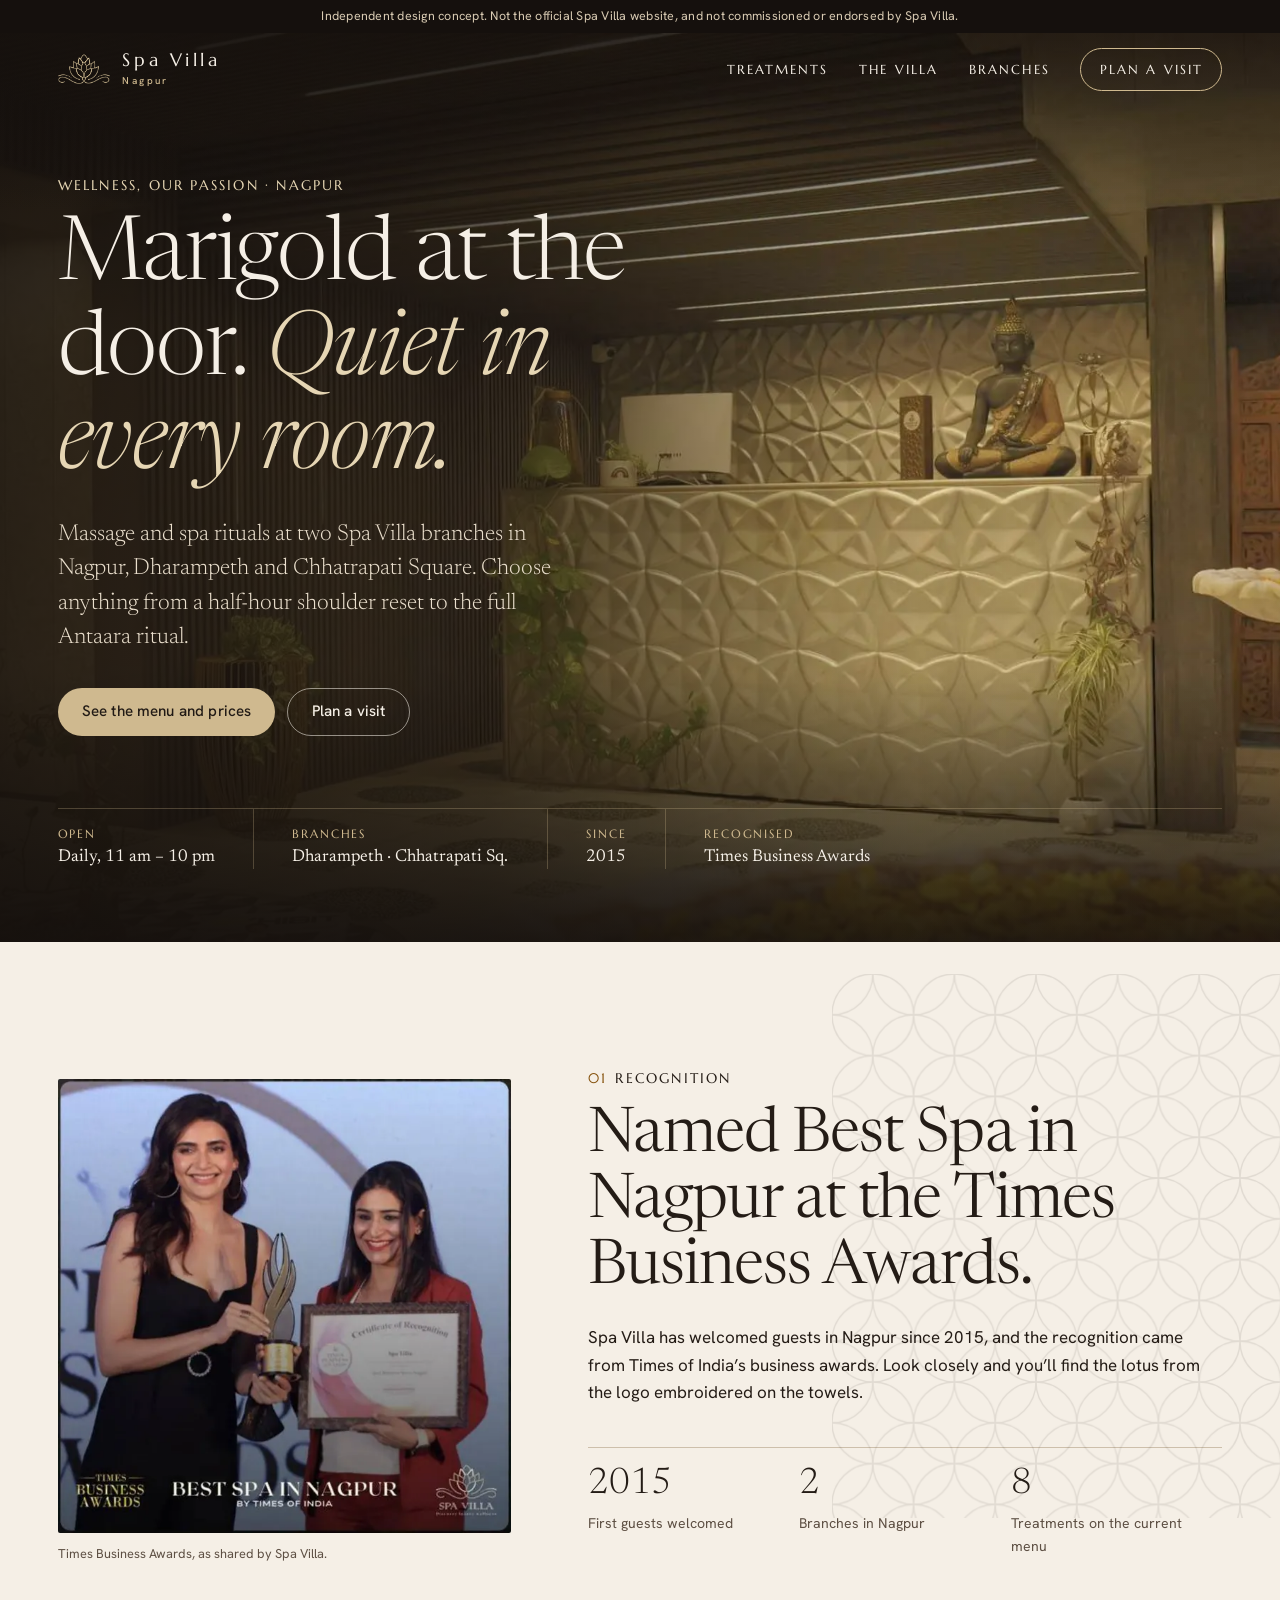
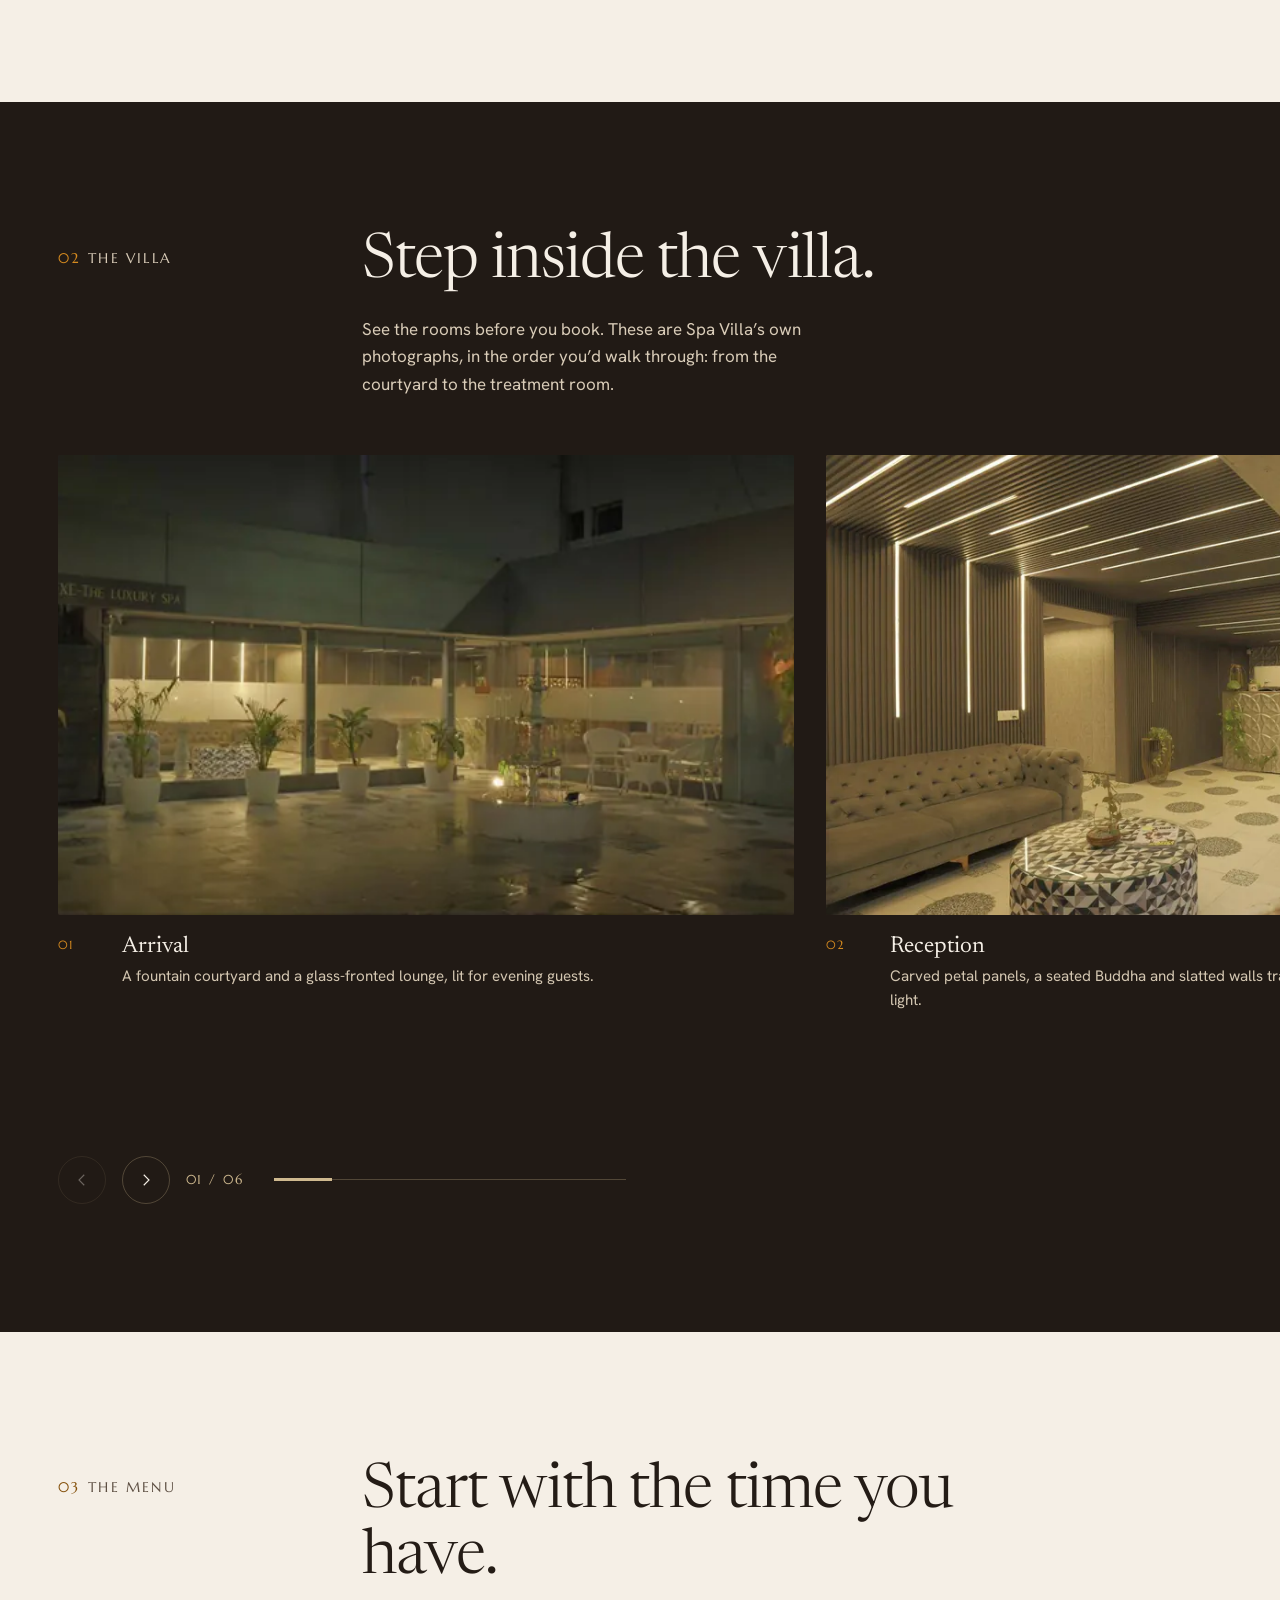
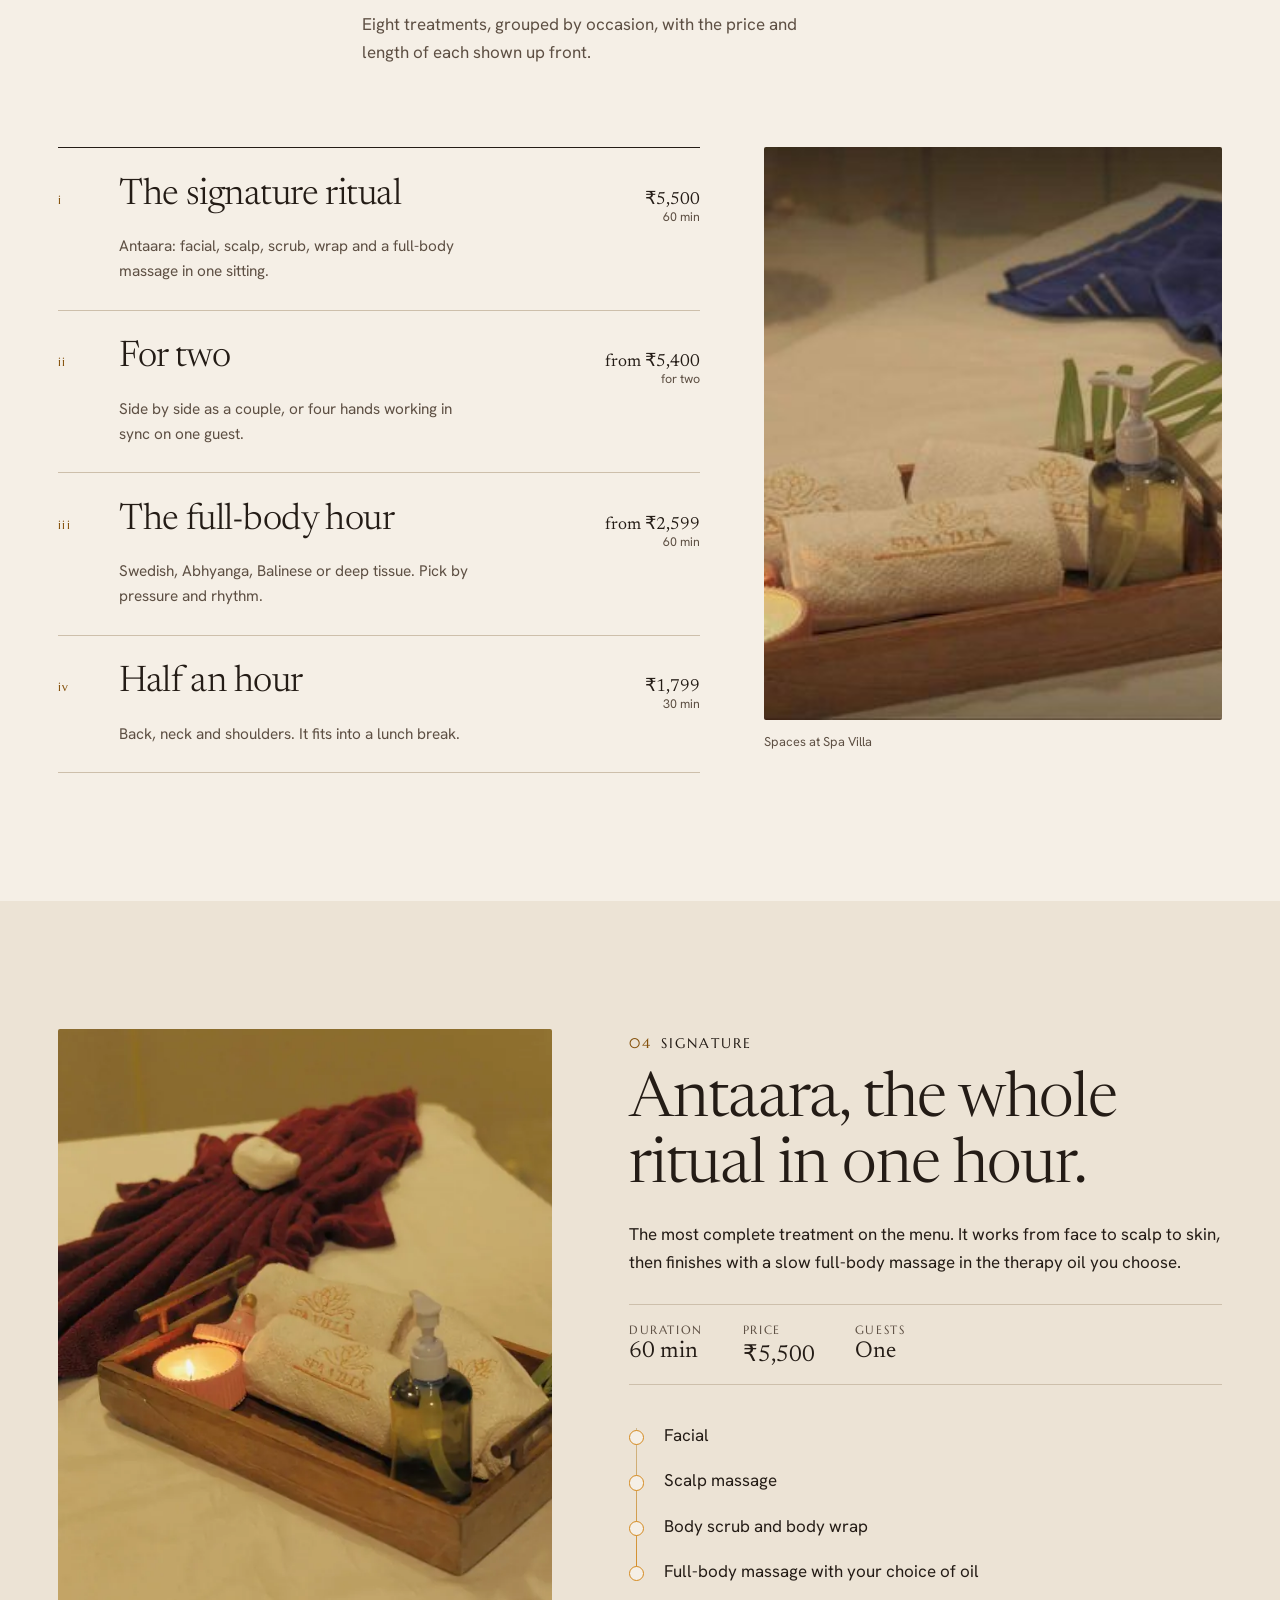
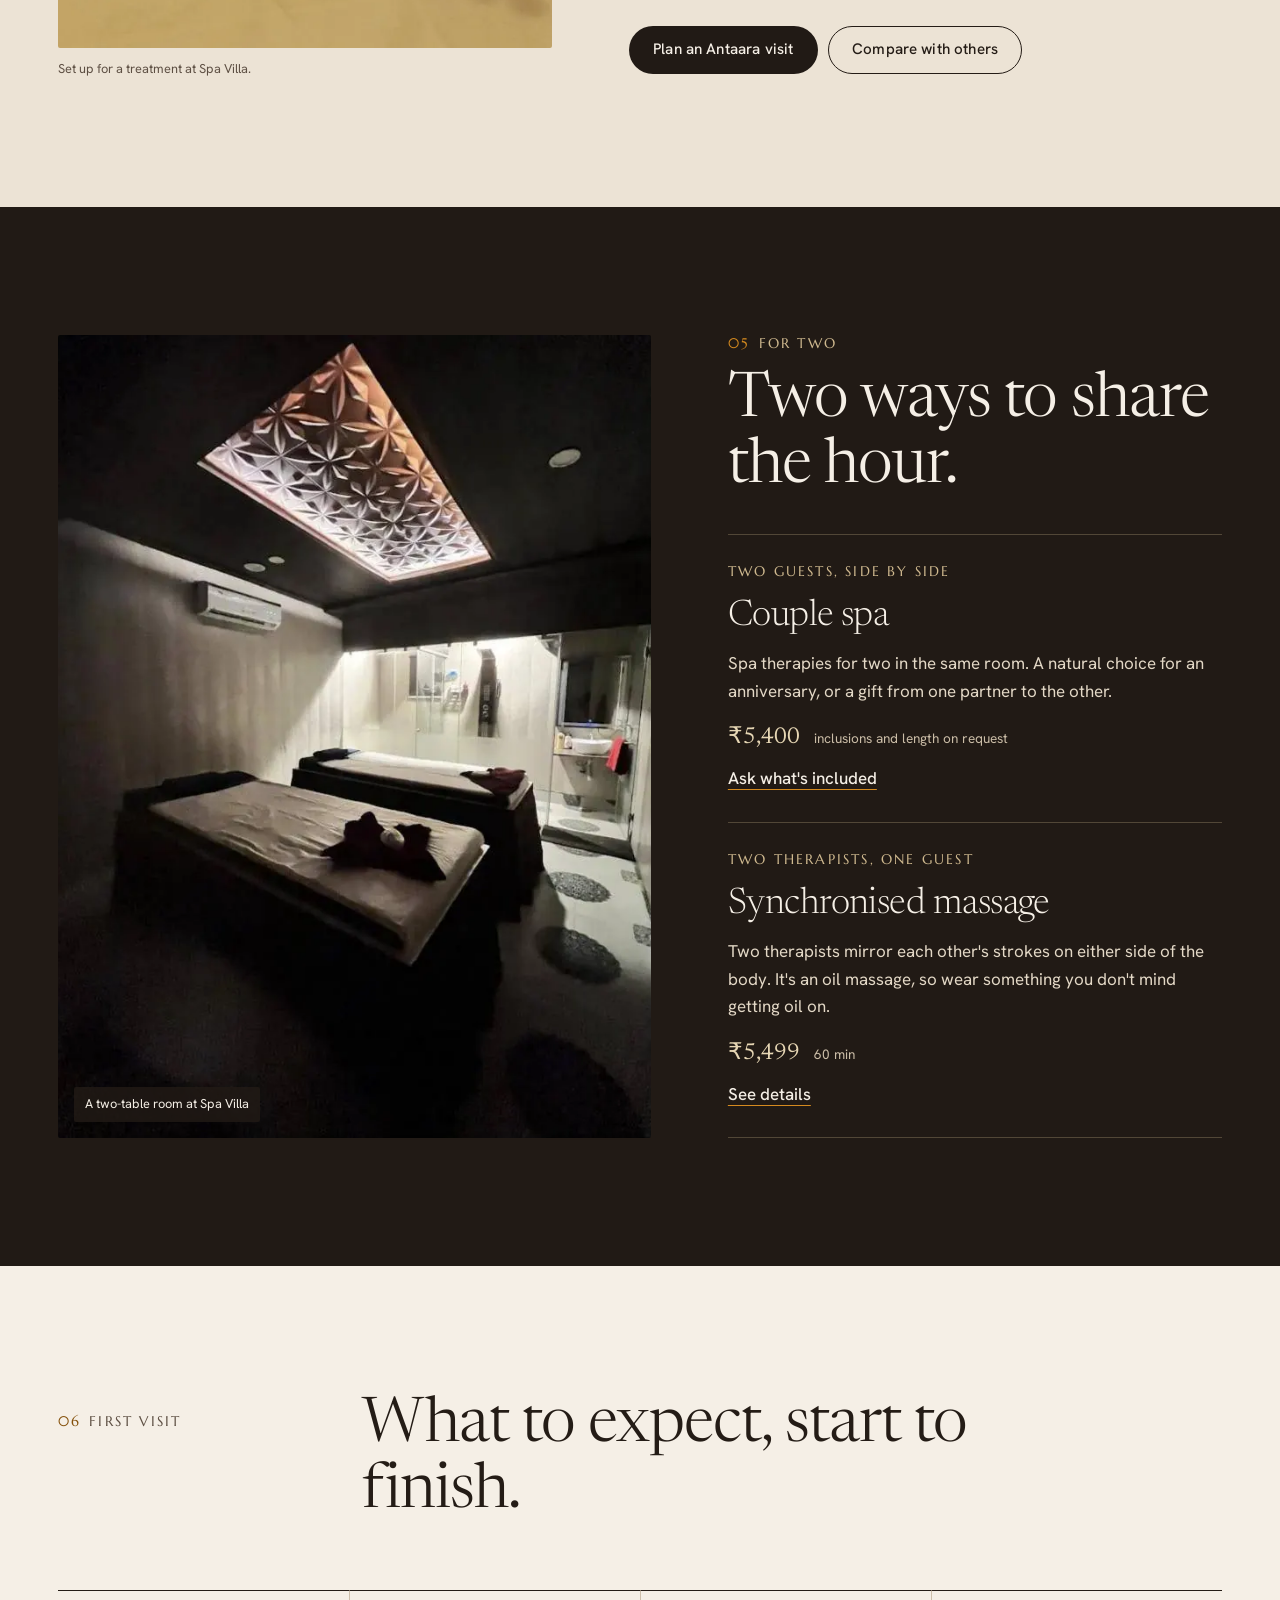
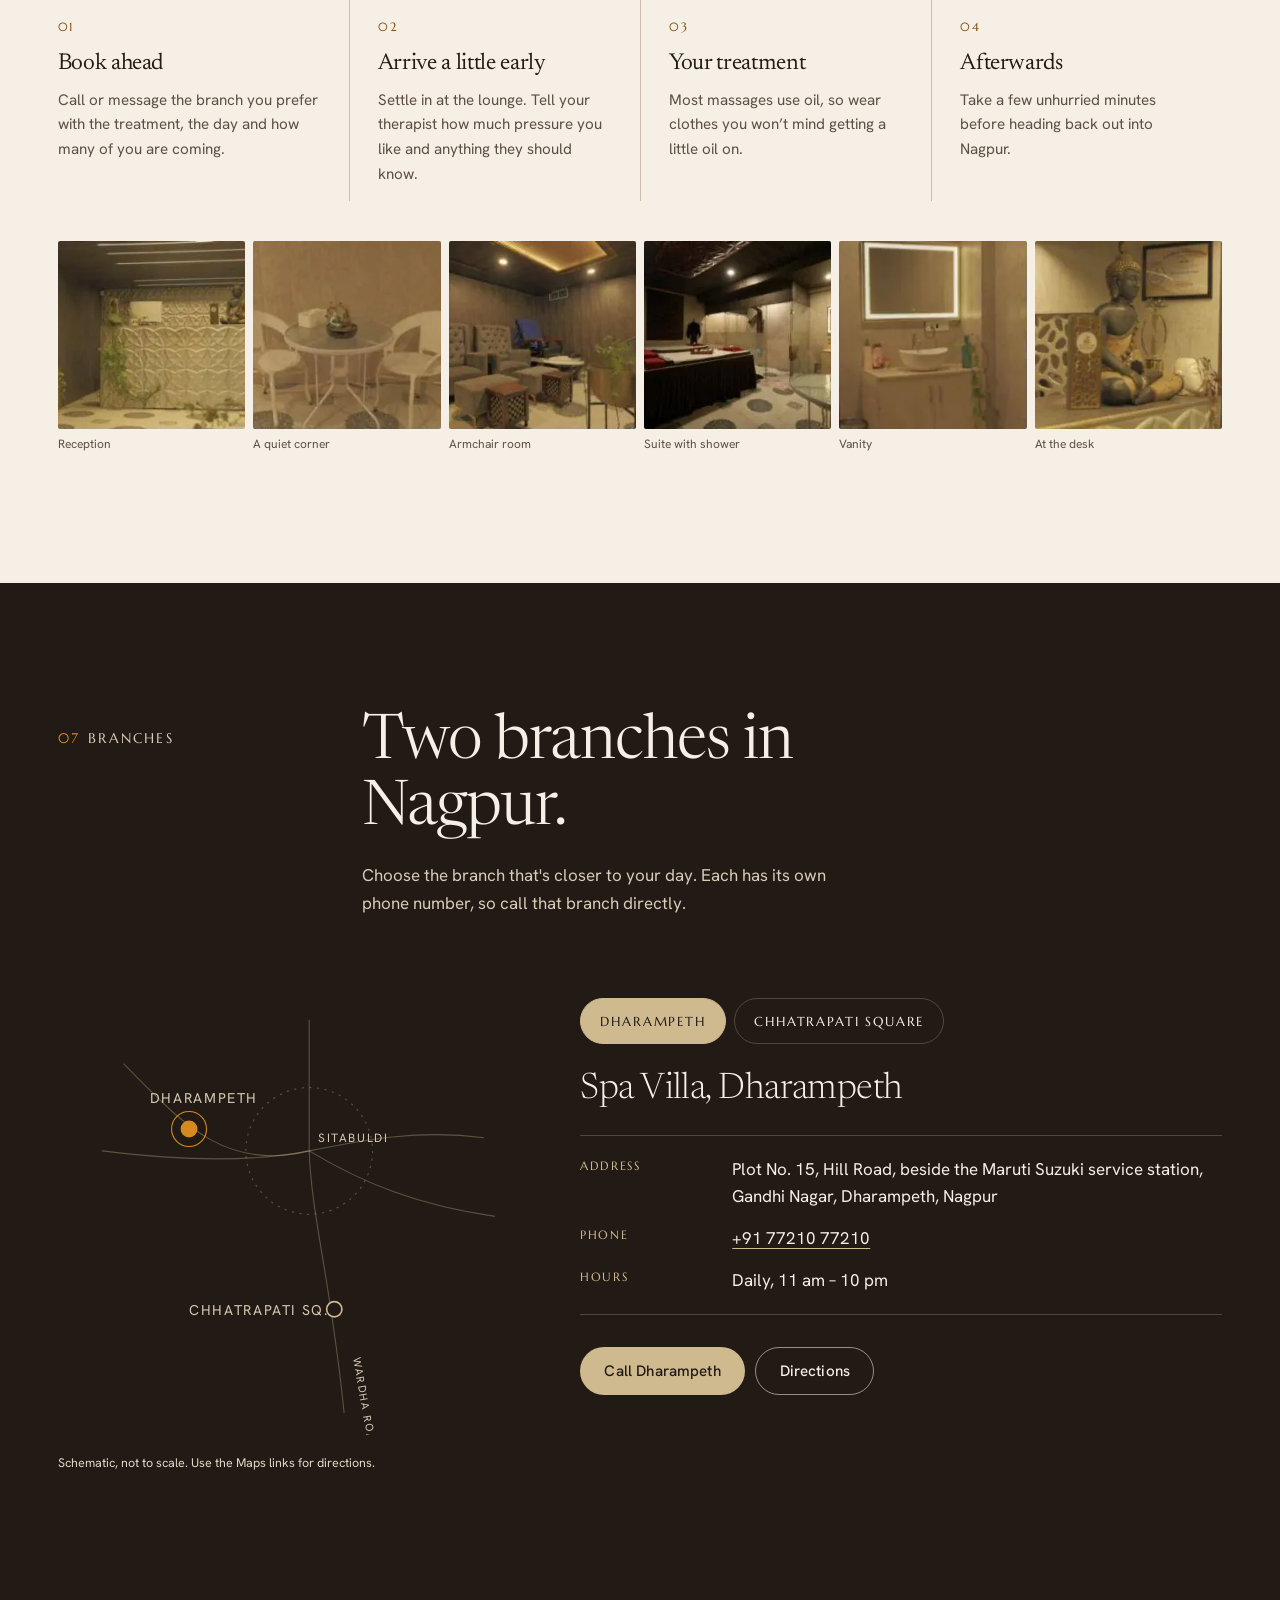
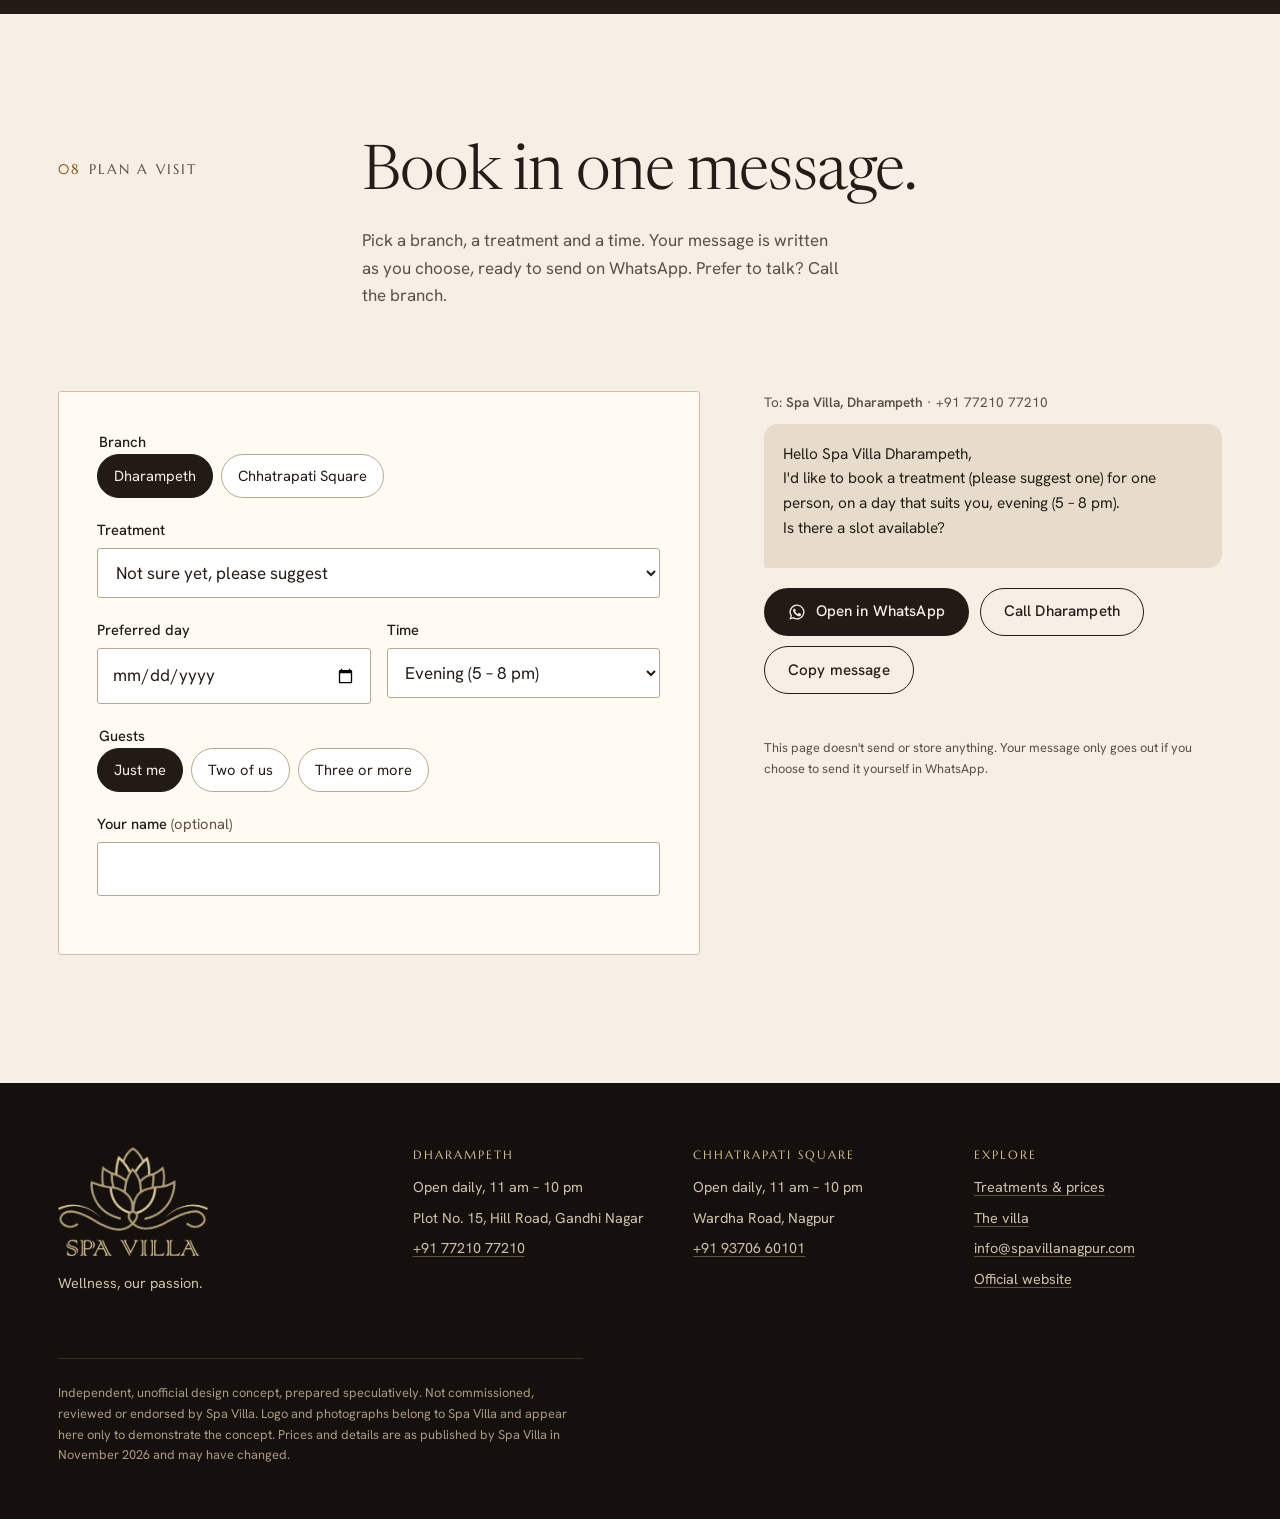
==== commit 597c12c6: "UI/UX and copy audit fixes; GitHub Pages setup Co-Authored-By: Claude Opus 5.5 <noreply@anthropic.co" ====
--- a/index.html
+++ b/index.html
@@ -9,6 +9,8 @@
 <meta name="theme-color" content="#211a15">
 <meta property="og:title" content="Spa Villa, Nagpur — independent website concept">
 <meta property="og:description" content="An unofficial redesign concept. Not the official Spa Villa website.">
+<meta property="og:image" content="https://firebird1195.github.io/spa-villa-redesign-concept/assets/photos/lounge-1200.jpg">
+<meta name="twitter:card" content="summary_large_image">
 <link rel="icon" href="assets/brand/mark-champagne.png" type="image/png">
 <link rel="preload" as="image" href="assets/photos/lounge-1200.webp" imagesrcset="assets/photos/lounge-1200.webp 1200w, assets/photos/lounge-2400.webp 2400w" imagesizes="100vw" type="image/webp">
 <link rel="preload" href="assets/fonts/newsreader-latin-opsz-normal.woff2" as="font" type="font/woff2" crossorigin>
@@ -17,7 +19,7 @@
 </head>
 <body>
 <a class="skip" href="#main">Skip to content</a>
-<aside class="notice" aria-label="Concept notice">Independent design concept. Not the official Spa Villa website, and not commissioned or endorsed by Spa Villa.</aside>
+<aside class="notice" aria-label="Concept notice"><span class="nl">Independent design concept. Not the official Spa Villa website, and not commissioned or endorsed by Spa Villa.</span><span class="ns">Unofficial concept, not Spa Villa’s own website.</span></aside>
 
 <header class="site-header" id="top">
   <div class="wrap">
@@ -67,7 +69,7 @@
       <div class="rv">
         <p class="label"><span class="n">01</span>Recognition</p>
         <h2 id="proof-h">Named Best Spa in Nagpur at the Times Business Awards.</h2>
-        <p>Recognised by Times of India's business awards, Spa Villa has welcomed guests in Nagpur since 2015. Today there are two branches, Dharampeth and Chhatrapati Square, and the lotus from the logo is even embroidered on the towels.</p>
+        <p>Spa Villa has welcomed guests in Nagpur since 2015, and the recognition came from Times of India’s business awards. Look closely and you’ll find the lotus from the logo embroidered on the towels.</p>
         <dl class="facts">
           <div><dt>2015</dt><dd>First guests welcomed</dd></div>
           <div><dt>2</dt><dd>Branches in Nagpur</dd></div>
@@ -80,8 +82,8 @@
   <section class="sec dark walk" id="inside" aria-labelledby="inside-h">
     <div class="wrap head">
       <p class="label"><span class="n">02</span>The villa</p>
-      <div><h2 id="inside-h">Walk through before you book.</h2>
-      <p>Spa Villa's own photographs, in the order a guest moves through the space: from the courtyard to the treatment room.</p></div>
+      <div><h2 id="inside-h">Step inside the villa.</h2>
+      <p>See the rooms before you book. These are Spa Villa’s own photographs, in the order you’d walk through: from the courtyard to the treatment room.</p></div>
     </div>
     <div class="track" id="track" tabindex="0" aria-label="Photo walk-through of Spa Villa, scroll horizontally">
       <figure class="stop">
@@ -123,13 +125,13 @@
   <section class="sec" id="menu" aria-labelledby="menu-h">
     <div class="wrap head">
       <p class="label"><span class="n">03</span>The menu</p>
-      <div><h2 id="menu-h">Choose by occasion, not by jargon.</h2>
-      <p>All eight treatments, grouped by how guests actually decide. Every price is shown up front.</p></div>
+      <div><h2 id="menu-h">Start with the time you have.</h2>
+      <p>Eight treatments, grouped by occasion, with the price and length of each shown up front.</p></div>
     </div>
     <div class="wrap menu-index">
       <ol class="occ" id="occ">
         <li><a href="treatments.html#antaara" data-img="0"><img class="thumb" src="assets/photos/towels-800.jpg" width="800" height="334" alt="" loading="lazy"><span class="k">i</span><h3>The signature ritual</h3><span class="p">₹5,500<small>60 min</small></span><p>Antaara: facial, scalp, scrub, wrap and a full-body massage in one sitting.</p></a></li>
-        <li><a href="treatments.html?who=two" data-img="1"><img class="thumb" src="assets/photos/couple-room-686.jpg" width="686" height="915" alt="" loading="lazy"><span class="k">ii</span><h3>For two</h3><span class="p">from ₹5,400<small>as listed</small></span><p>Side by side as a couple, or four hands working in sync on one guest.</p></a></li>
+        <li><a href="treatments.html?who=two" data-img="1"><img class="thumb" src="assets/photos/couple-room-686.jpg" width="686" height="915" alt="" loading="lazy"><span class="k">ii</span><h3>For two</h3><span class="p">from ₹5,400<small>for two</small></span><p>Side by side as a couple, or four hands working in sync on one guest.</p></a></li>
         <li><a href="treatments.html?time=60&amp;who=one" data-img="2"><img class="thumb" src="assets/photos/s-room-b-320.jpg" width="320" height="213" alt="" loading="lazy"><span class="k">iii</span><h3>The full-body hour</h3><span class="p">from ₹2,599<small>60 min</small></span><p>Swedish, Abhyanga, Balinese or deep tissue. Pick by pressure and rhythm.</p></a></li>
         <li><a href="treatments.html?time=30" data-img="3"><img class="thumb" src="assets/photos/lounge-seating-686.jpg" width="686" height="514" alt="" loading="lazy"><span class="k">iv</span><h3>Half an hour</h3><span class="p">₹1,799<small>30 min</small></span><p>Back, neck and shoulders. It fits into a lunch break.</p></a></li>
       </ol>
@@ -210,13 +212,13 @@
       <ol class="steps">
         <li><h3>Book ahead</h3><p>Call or message the branch you prefer with the treatment, the day and how many of you are coming.</p></li>
         <li><h3>Arrive a little early</h3><p>Settle in at the lounge. Tell your therapist how much pressure you like and anything they should know.</p></li>
-        <li><h3>Your treatment</h3><p>Most massages here use oil, so wear clothes you're comfortable in.</p></li>
+        <li><h3>Your treatment</h3><p>Most massages use oil, so wear clothes you won’t mind getting a little oil on.</p></li>
         <li><h3>Afterwards</h3><p>Take a few unhurried minutes before heading back out into Nagpur.</p></li>
       </ol>
       <div class="strip">
         <figure><picture><source type="image/webp" srcset="assets/photos/s-reception-desk-320.webp"><img src="assets/photos/s-reception-desk-320.jpg" width="320" height="213" loading="lazy" alt="Carved reception desk with plants and a Buddha"></picture><figcaption>Reception</figcaption></figure>
         <figure><picture><source type="image/webp" srcset="assets/photos/s-cafe-320.webp"><img src="assets/photos/s-cafe-320.jpg" width="320" height="213" loading="lazy" alt="Two white chairs at a glass table against a stone wall"></picture><figcaption>A quiet corner</figcaption></figure>
-        <figure><picture><source type="image/webp" srcset="assets/photos/s-pedicure-320.webp"><img src="assets/photos/s-pedicure-320.jpg" width="320" height="213" loading="lazy" alt="Two upholstered armchairs with footrests in a warm-lit room"></picture><figcaption>Seating room</figcaption></figure>
+        <figure><picture><source type="image/webp" srcset="assets/photos/s-pedicure-320.webp"><img src="assets/photos/s-pedicure-320.jpg" width="320" height="213" loading="lazy" alt="Two upholstered armchairs with footrests in a warm-lit room"></picture><figcaption>Armchair room</figcaption></figure>
         <figure><picture><source type="image/webp" srcset="assets/photos/s-couple-suite-320.webp"><img src="assets/photos/s-couple-suite-320.jpg" width="320" height="213" loading="lazy" alt="Large room with a double massage table, red towels, vanity and glass shower"></picture><figcaption>Suite with shower</figcaption></figure>
         <figure><picture><source type="image/webp" srcset="assets/photos/s-vanity-213.webp"><img src="assets/photos/s-vanity-213.jpg" width="213" height="320" loading="lazy" alt="Vessel basin under a backlit mirror"></picture><figcaption>Vanity</figcaption></figure>
         <figure><picture><source type="image/webp" srcset="assets/photos/s-buddha-213.webp"><img src="assets/photos/s-buddha-213.jpg" width="213" height="320" loading="lazy" alt="Seated Buddha statue on the reception counter beside a framed certificate"></picture><figcaption>At the desk</figcaption></figure>
@@ -290,8 +292,8 @@
   <section class="sec" id="plan" aria-labelledby="plan-h">
     <div class="wrap head">
       <p class="label"><span class="n">08</span>Plan a visit</p>
-      <div><h2 id="plan-h">Put your booking request into one message.</h2>
-      <p>Choose a branch, a treatment and a time. We'll write the message for you to send by WhatsApp, or you can call instead.</p></div>
+      <div><h2 id="plan-h">Book in one message.</h2>
+      <p>Pick a branch, a treatment and a time. Your message is written as you choose, ready to send on WhatsApp. Prefer to talk? Call the branch.</p></div>
     </div>
     <div class="wrap plan">
       <form class="planner" id="planner" novalidate>
@@ -343,8 +345,8 @@
 <footer class="foot">
   <div class="wrap">
     <div><img src="assets/brand/logo-champagne.png" width="344" height="251" alt="Spa Villa"><p>Wellness, our passion.</p></div>
-    <div><h2>Dharampeth</h2><ul><li>Plot No. 15, Hill Road, Gandhi Nagar</li><li><a href="tel:+917721077210">+91 77210 77210</a></li></ul></div>
-    <div><h2>Chhatrapati Square</h2><ul><li>Wardha Road, Nagpur</li><li><a href="tel:+919370660101">+91 93706 60101</a></li></ul></div>
+    <div><h2>Dharampeth</h2><ul><li>Open daily, 11 am – 10 pm</li><li>Plot No. 15, Hill Road, Gandhi Nagar</li><li><a href="tel:+917721077210">+91 77210 77210</a></li></ul></div>
+    <div><h2>Chhatrapati Square</h2><ul><li>Open daily, 11 am – 10 pm</li><li>Wardha Road, Nagpur</li><li><a href="tel:+919370660101">+91 93706 60101</a></li></ul></div>
     <div><h2>Explore</h2><ul><li><a href="treatments.html">Treatments &amp; prices</a></li><li><a href="#inside">The villa</a></li><li><a href="mailto:info@spavillanagpur.com">info@spavillanagpur.com</a></li><li><a href="https://www.spavillanagpur.com/" rel="noopener">Official website</a></li></ul></div>
     <p class="disc">Independent, unofficial design concept, prepared speculatively. Not commissioned, reviewed or endorsed by Spa Villa. Logo and photographs belong to Spa Villa and appear here only to demonstrate the concept. Prices and details are as published by Spa Villa in November 2026 and may have changed.</p>
   </div>
@@ -358,6 +360,10 @@
     <symbol id="petal-lattice" viewBox="0 0 400 400"><rect width="400" height="400" fill="url(#pl)"/></symbol>
   </defs>
 </svg>
+<nav class="callbar" id="callbar" aria-label="Call a branch">
+  <a href="tel:+917721077210"><svg viewBox="0 0 24 24" fill="none" stroke="currentColor" stroke-width="1.6" aria-hidden="true"><path d="M5 4h4l2 5-2.5 1.5a11 11 0 0 0 5 5L15 13l5 2v4a2 2 0 0 1-2 2A16 16 0 0 1 3 6a2 2 0 0 1 2-2"/></svg>Call Dharampeth</a>
+  <a href="tel:+919370660101"><svg viewBox="0 0 24 24" fill="none" stroke="currentColor" stroke-width="1.6" aria-hidden="true"><path d="M5 4h4l2 5-2.5 1.5a11 11 0 0 0 5 5L15 13l5 2v4a2 2 0 0 1-2 2A16 16 0 0 1 3 6a2 2 0 0 1 2-2"/></svg>Call Chhatrapati Sq.</a>
+</nav>
 <script src="js/site.js" defer></script>
 </body>
 </html>
--- a/css/site.css
+++ b/css/site.css
@@ -150,7 +150,7 @@
 .facts dt { font: 300 var(--s2)/1 var(--display); }
 .facts dd { margin: .5rem 0 0; font-size: .88rem; color: var(--ink-2); }
 @media (max-width: 820px) { .proof { grid-template-columns: 1fr; } .proof figure { max-width: 26rem; } }
-@media (max-width: 420px) { .facts { grid-template-columns: 1fr 1fr; } }
+@media (max-width: 420px) { .facts dd { font-size: .8rem; } }
 
 /* ---------- Walk-through ---------- */
 .walk { overflow: hidden; }
@@ -396,3 +396,23 @@
   .occ .p { grid-row: 2; }
   .occ p { grid-row: 3; }
 }
+
+/* ---------- Audit fixes ---------- */
+.notice .ns { display: none; }
+@media (max-width: 640px) { .notice .nl { display: none; } .notice .ns { display: inline; } }
+/* Let the marigold urli on the right of the hero show through */
+.hero::after { background:
+  linear-gradient(180deg, rgba(21,16,13,.55) 0, rgba(21,16,13,0) 20%),
+  linear-gradient(90deg, rgba(21,16,13,.88) 0, rgba(21,16,13,.62) 38%, rgba(21,16,13,.08) 72%),
+  linear-gradient(0deg, rgba(21,16,13,.85) 0, rgba(21,16,13,0) 30%); }
+@media (max-width: 640px) { .hero::after { background: linear-gradient(180deg, rgba(21,16,13,.5) 0, rgba(21,16,13,.15) 25%, rgba(21,16,13,.75) 55%, rgba(21,16,13,.95) 100%); } }
+/* Mobile call bar */
+.callbar { display: none; }
+@media (max-width: 820px) {
+  .callbar { display: grid; grid-template-columns: 1fr 1fr; position: fixed; left: 0; right: 0; bottom: 0; z-index: 45; background: var(--umber); border-top: 1px solid var(--line-dark); padding: .5rem .5rem calc(.5rem + env(safe-area-inset-bottom)); gap: .5rem; transform: translateY(110%); transition: transform .3s var(--ease); }
+  .callbar.show { transform: none; }
+  .callbar a { display: flex; align-items: center; justify-content: center; gap: .45rem; min-height: 46px; border: 1px solid var(--line-dark); border-radius: 999px; color: var(--cream); text-decoration: none; font: 500 .88rem var(--sans); }
+  .callbar svg { width: 16px; height: 16px; color: var(--champagne); }
+  body { padding-bottom: 4.5rem; }
+  .tray-bar { bottom: 5rem; }
+}
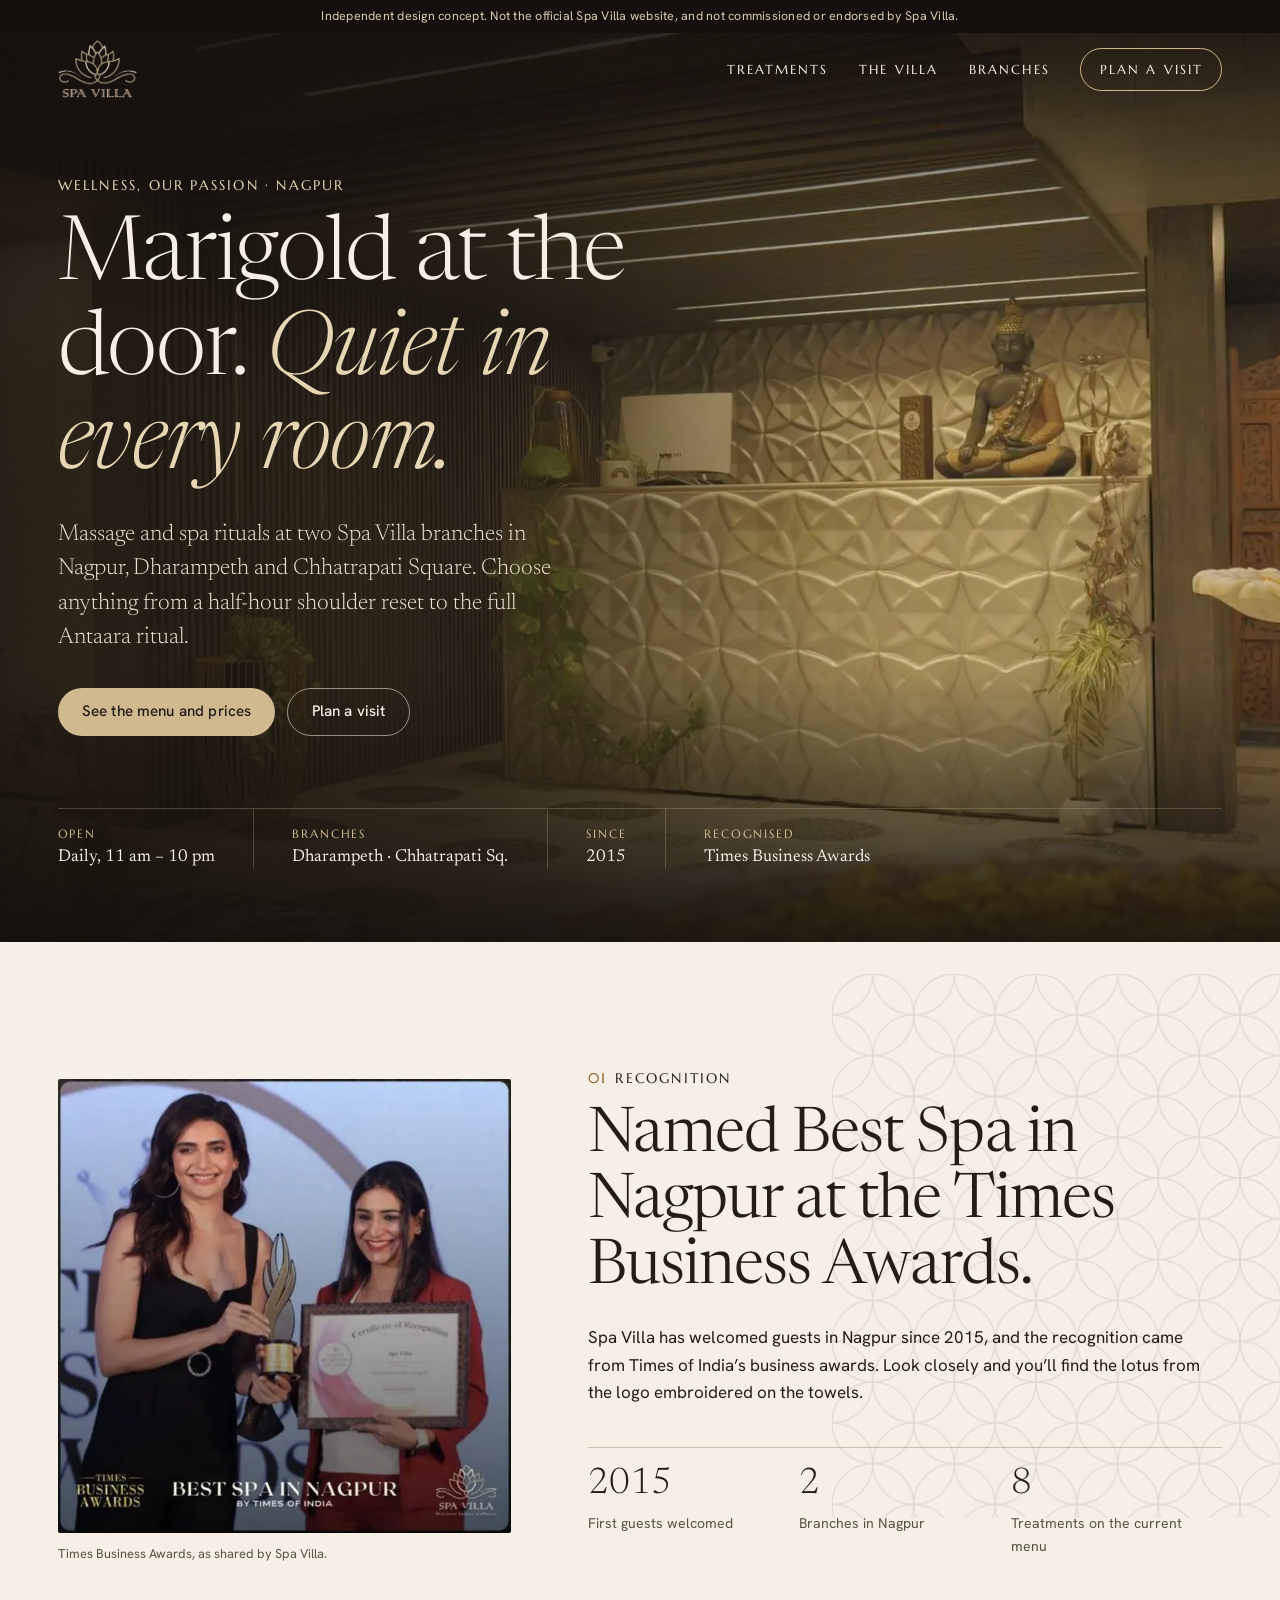
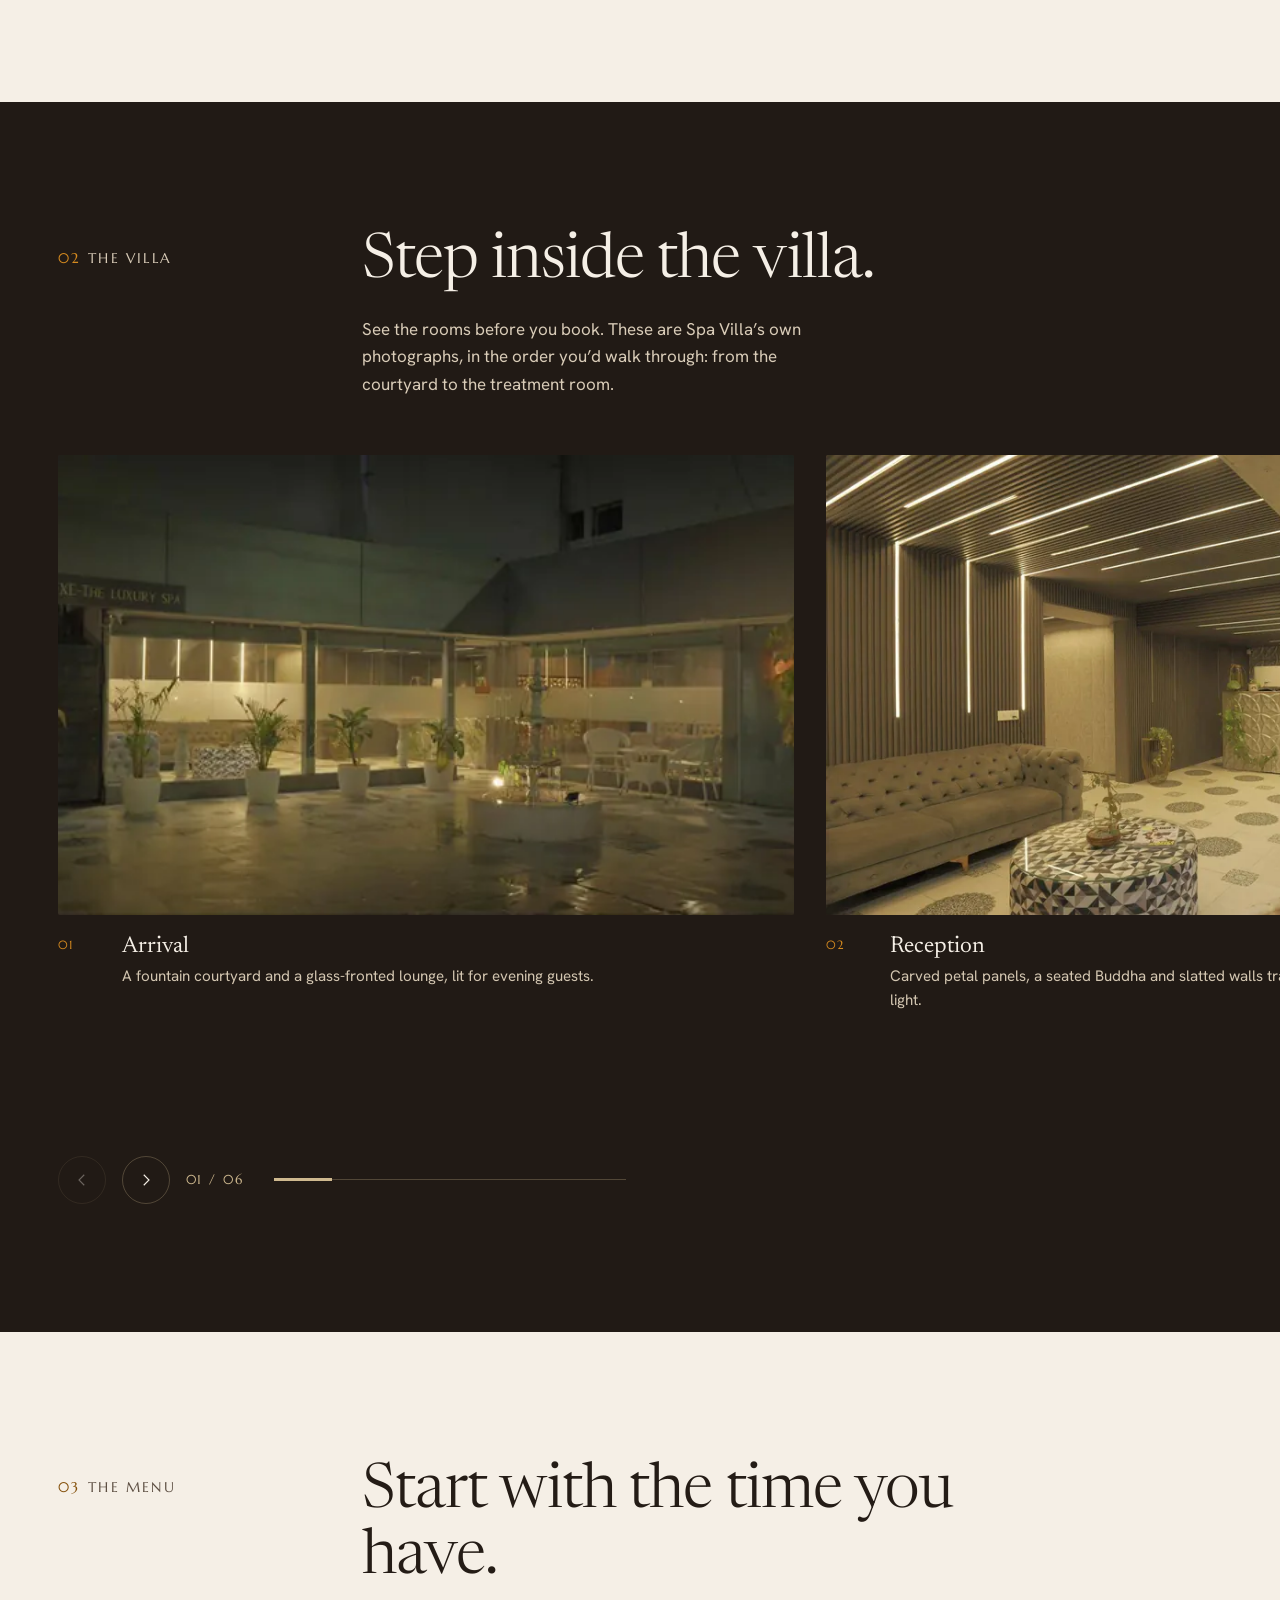
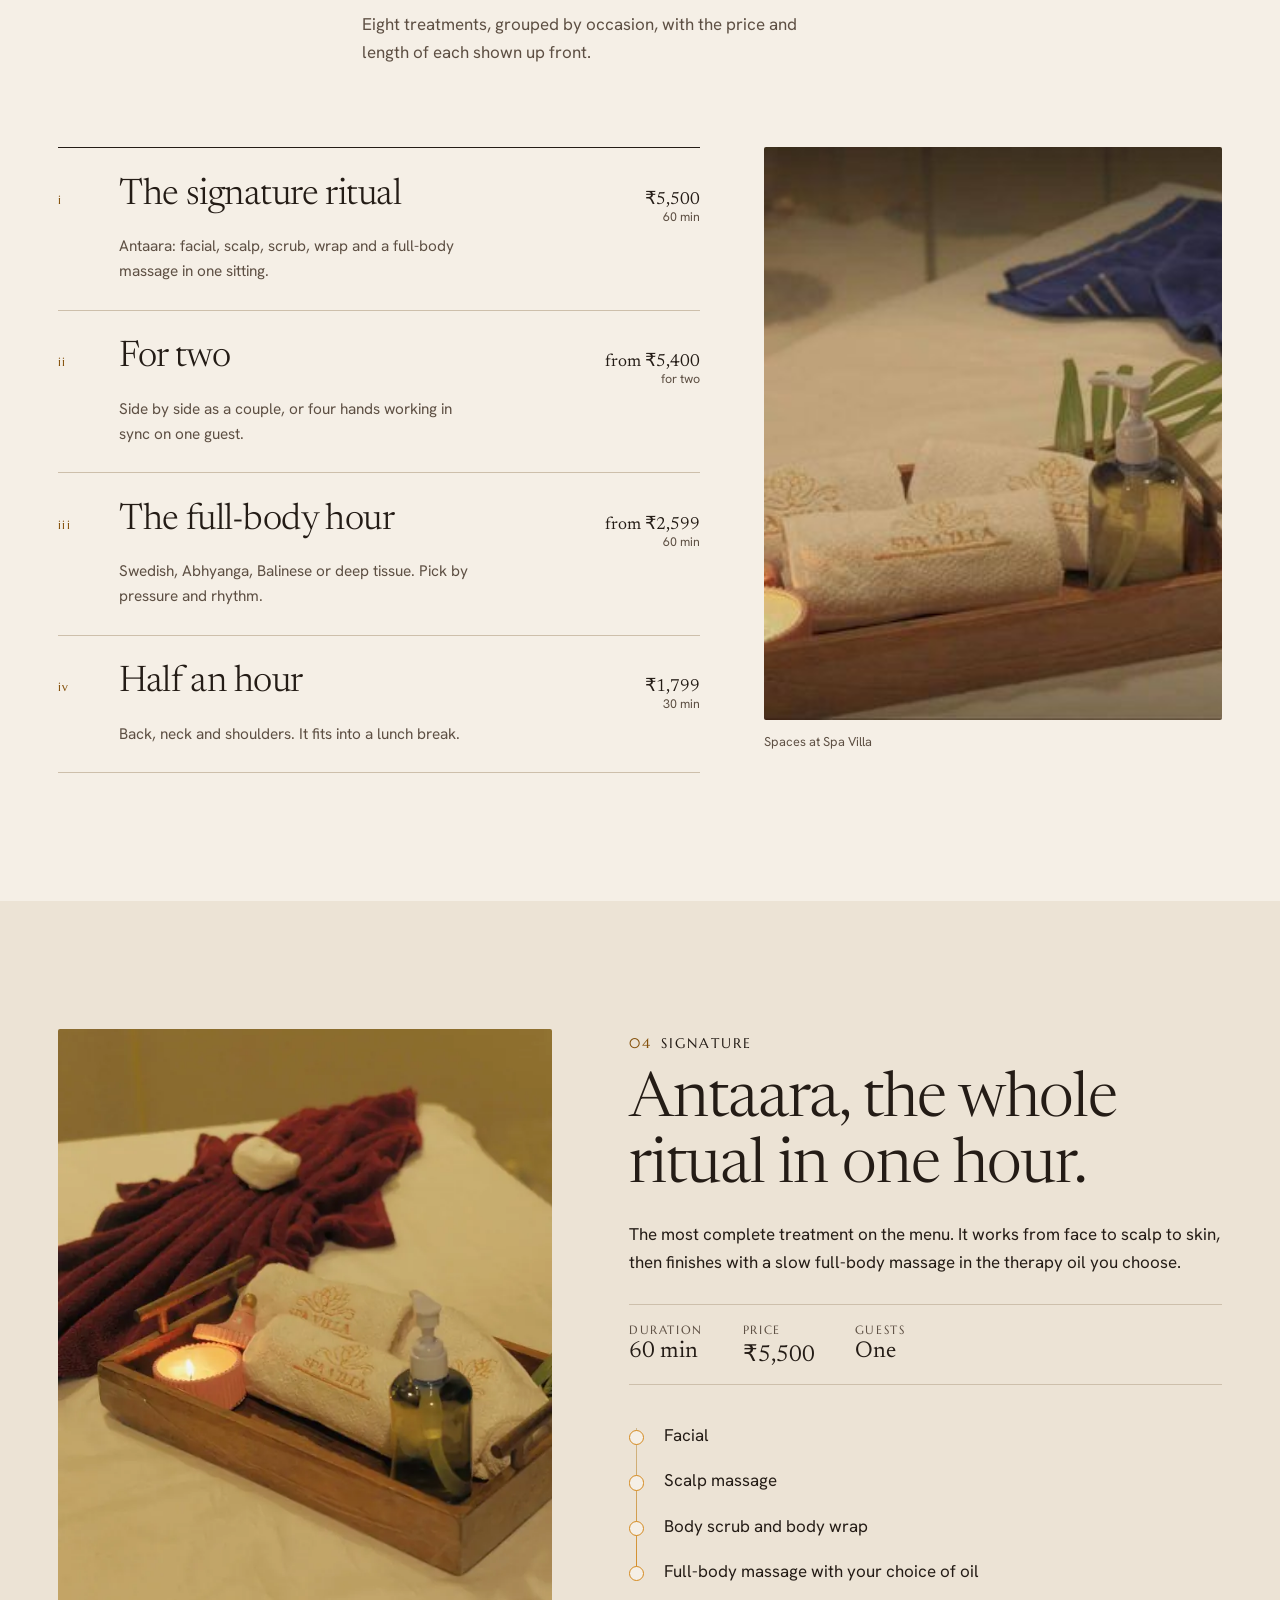
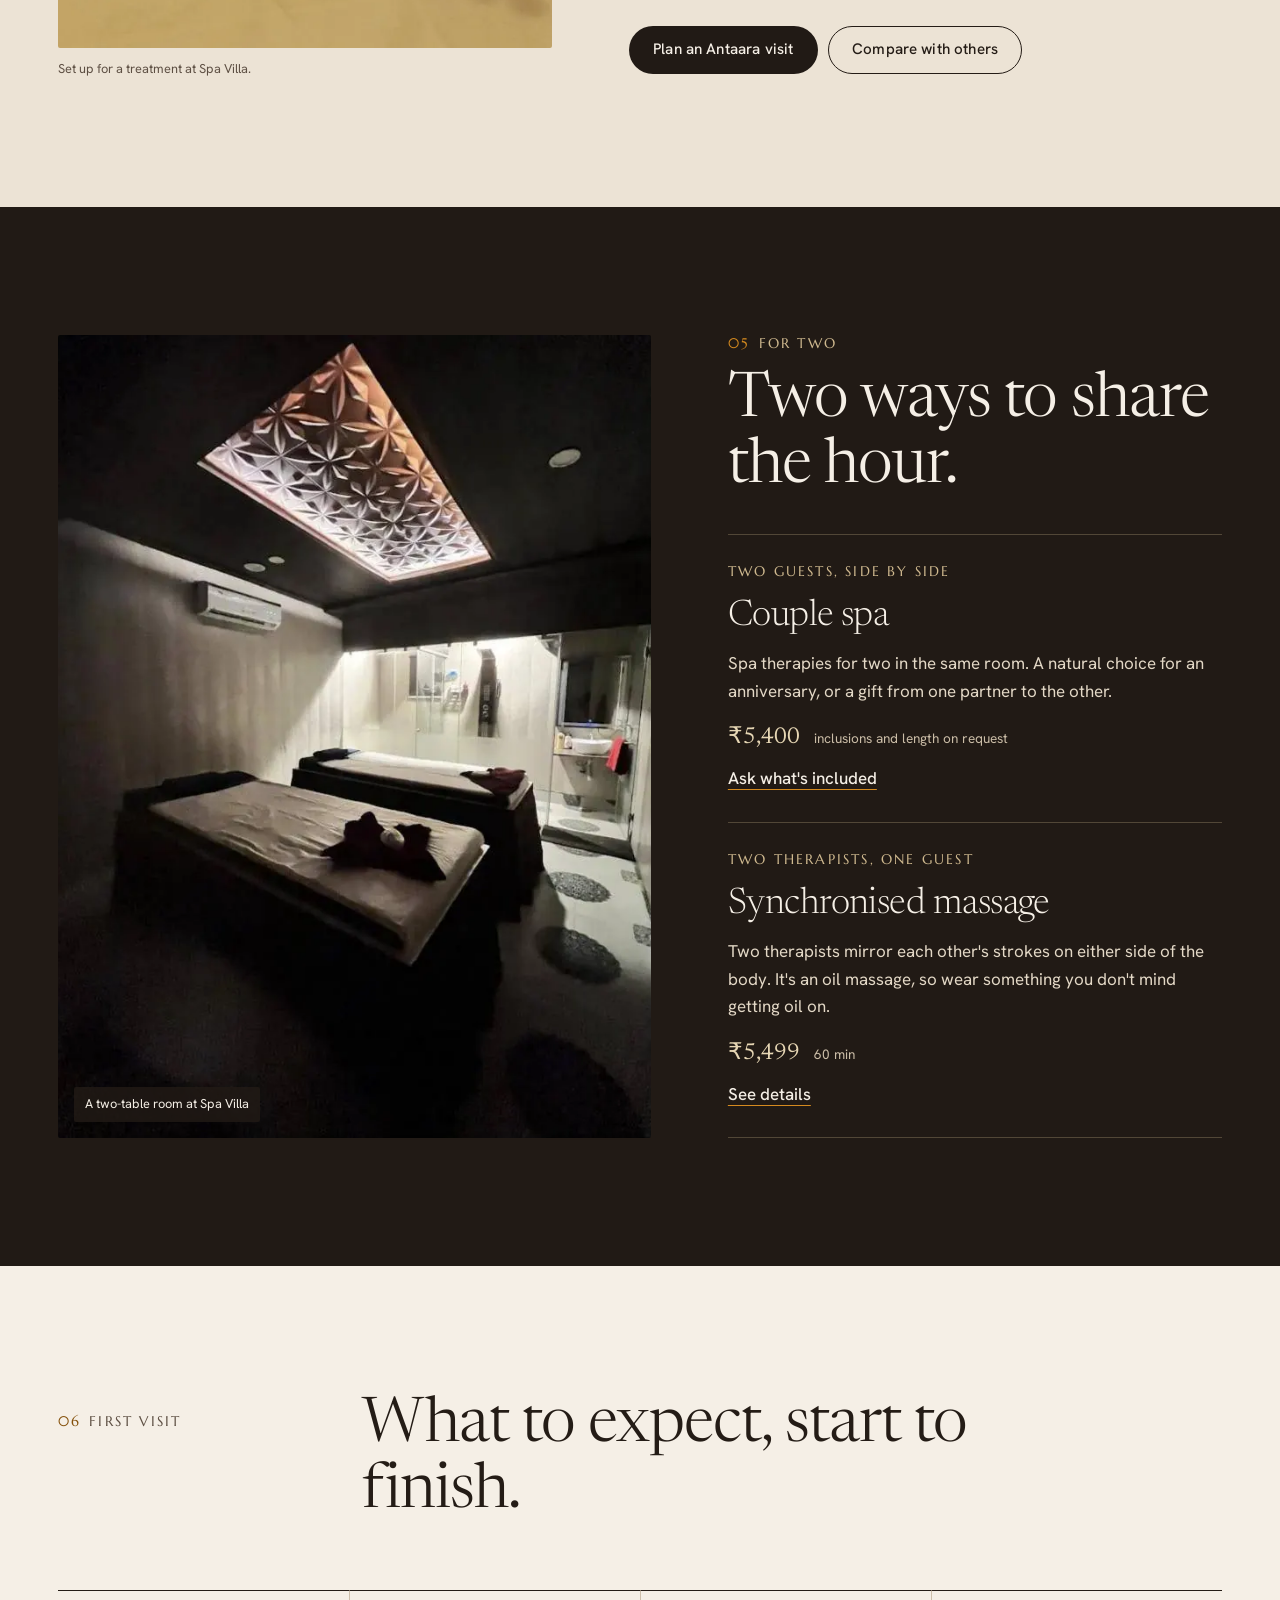
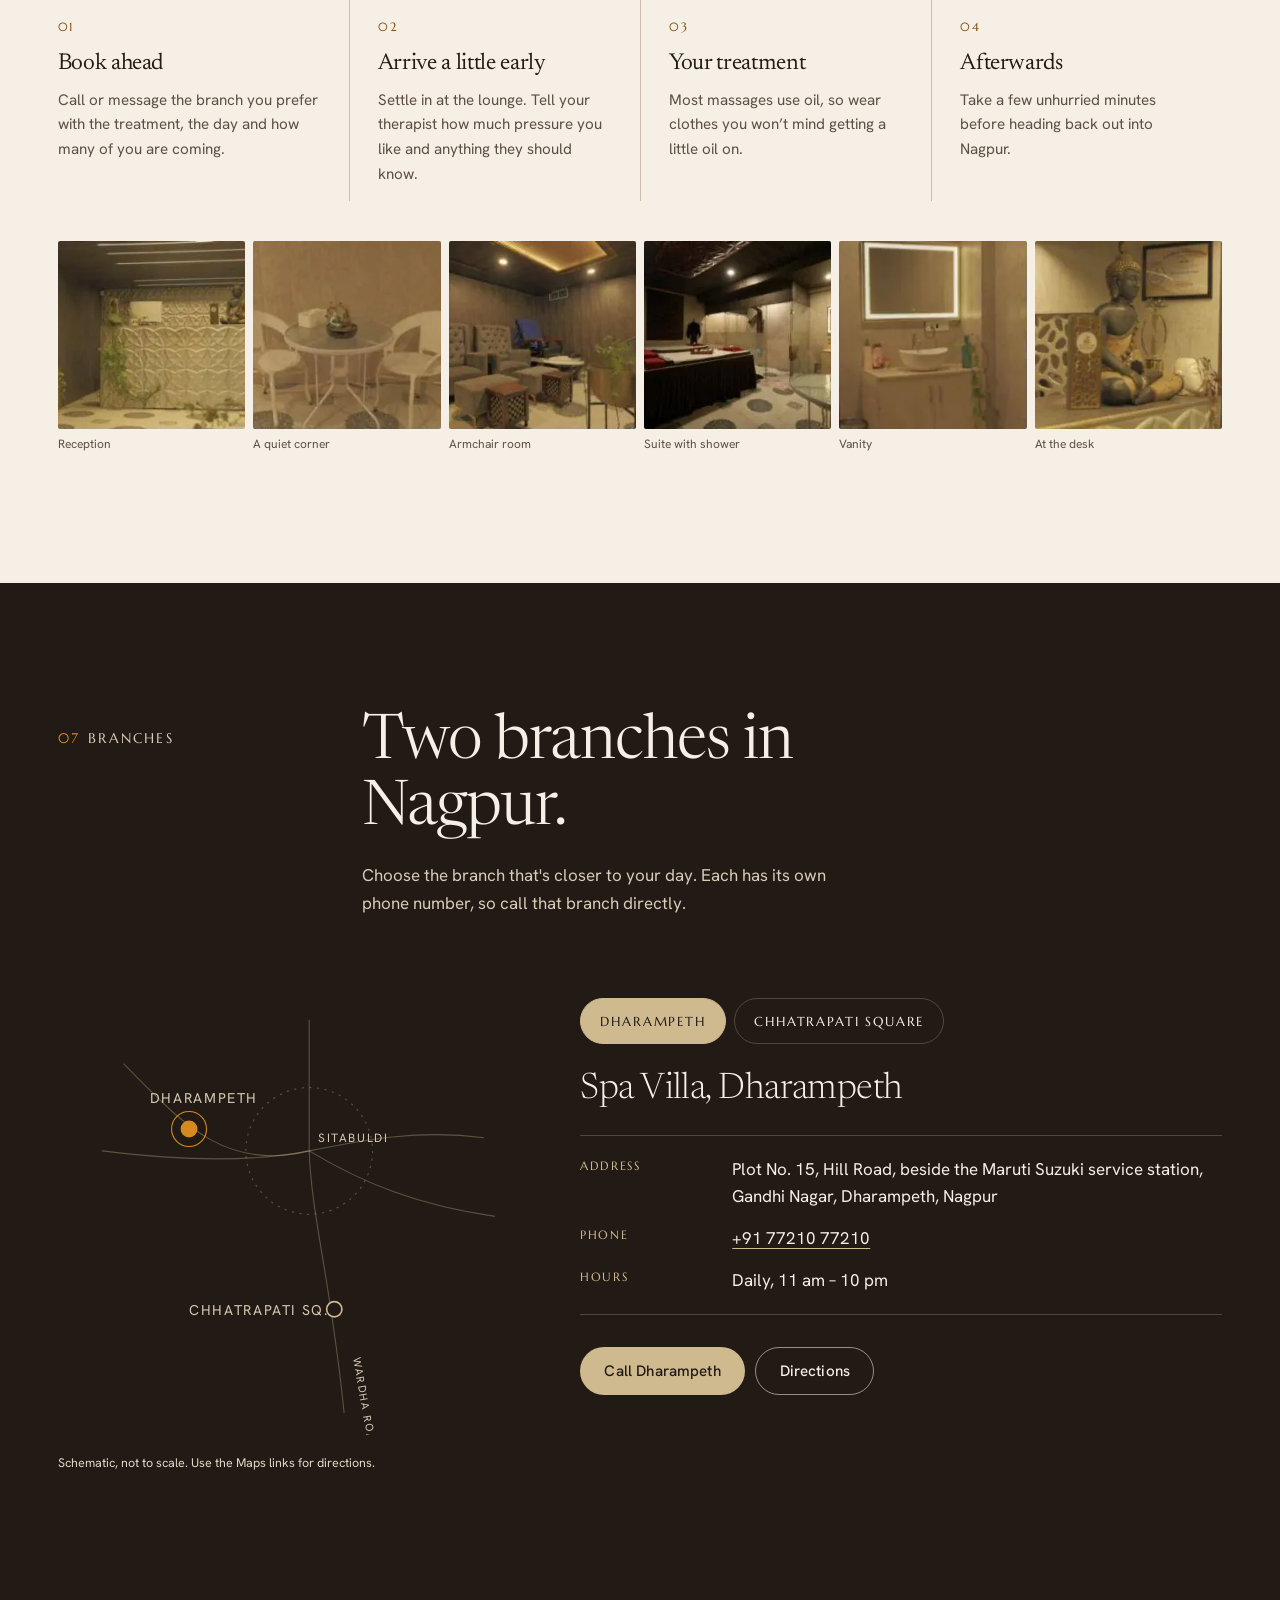
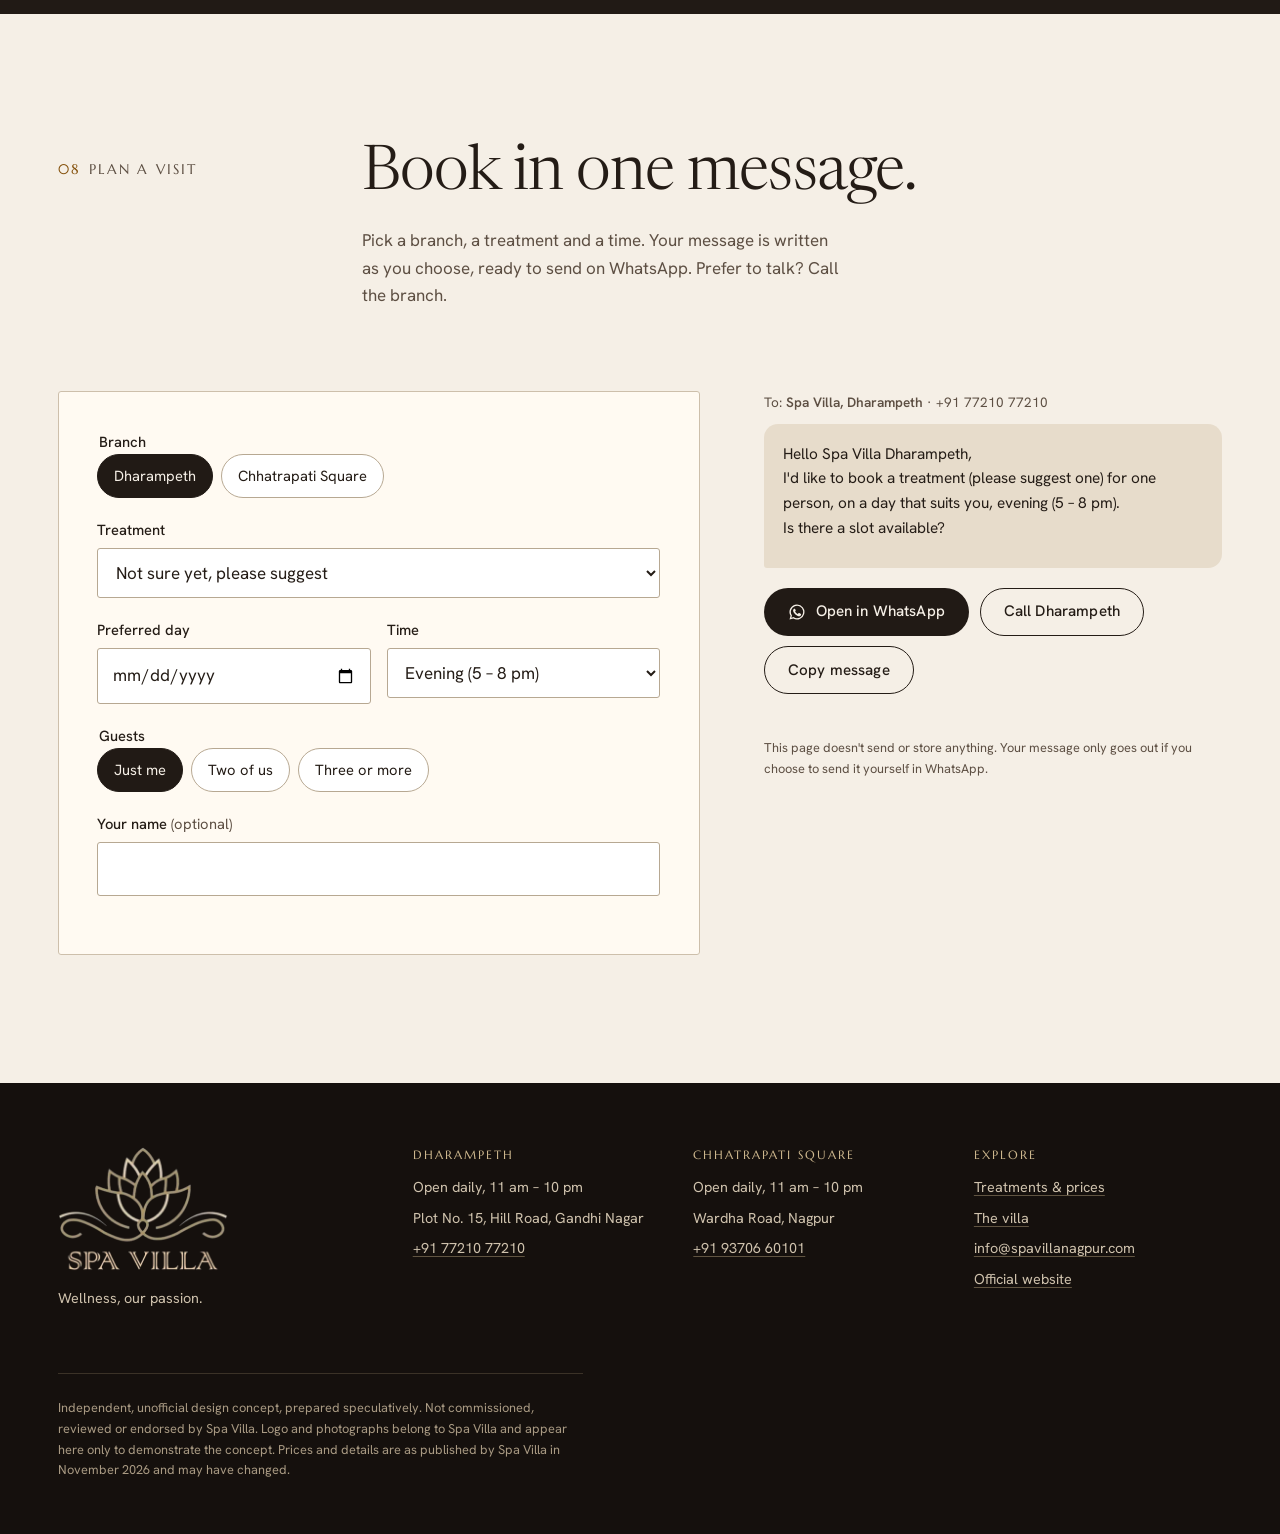
==== commit 6611e2cd: "Use Spa Villa's own logo lockup and original colours in header and footer Co-Authored-By: Claude Opu" ====
--- a/index.html
+++ b/index.html
@@ -11,7 +11,7 @@
 <meta property="og:description" content="An unofficial redesign concept. Not the official Spa Villa website.">
 <meta property="og:image" content="https://firebird1195.github.io/spa-villa-redesign-concept/assets/photos/lounge-1200.jpg">
 <meta name="twitter:card" content="summary_large_image">
-<link rel="icon" href="assets/brand/mark-champagne.png" type="image/png">
+<link rel="icon" href="assets/brand/mark.png" type="image/png">
 <link rel="preload" as="image" href="assets/photos/lounge-1200.webp" imagesrcset="assets/photos/lounge-1200.webp 1200w, assets/photos/lounge-2400.webp 2400w" imagesizes="100vw" type="image/webp">
 <link rel="preload" href="assets/fonts/newsreader-latin-opsz-normal.woff2" as="font" type="font/woff2" crossorigin>
 <link rel="stylesheet" href="css/site.css">
@@ -23,7 +23,7 @@
 
 <header class="site-header" id="top">
   <div class="wrap">
-    <a class="brand" href="./"><img src="assets/brand/mark-champagne.png" width="175" height="99" alt=""><span>Spa Villa<small>Nagpur</small></span></a>
+    <a class="brand" href="./"><img src="assets/brand/logo.png" width="347" height="254" alt="Spa Villa, home"></a>
     <button class="menu-btn" aria-expanded="false" aria-controls="nav">Menu</button>
     <nav class="nav" id="nav" aria-label="Main">
       <ul>
@@ -344,7 +344,7 @@
 
 <footer class="foot">
   <div class="wrap">
-    <div><img src="assets/brand/logo-champagne.png" width="344" height="251" alt="Spa Villa"><p>Wellness, our passion.</p></div>
+    <div><img src="assets/brand/logo.png" width="347" height="254" alt="Spa Villa"><p>Wellness, our passion.</p></div>
     <div><h2>Dharampeth</h2><ul><li>Open daily, 11 am – 10 pm</li><li>Plot No. 15, Hill Road, Gandhi Nagar</li><li><a href="tel:+917721077210">+91 77210 77210</a></li></ul></div>
     <div><h2>Chhatrapati Square</h2><ul><li>Open daily, 11 am – 10 pm</li><li>Wardha Road, Nagpur</li><li><a href="tel:+919370660101">+91 93706 60101</a></li></ul></div>
     <div><h2>Explore</h2><ul><li><a href="treatments.html">Treatments &amp; prices</a></li><li><a href="#inside">The villa</a></li><li><a href="mailto:info@spavillanagpur.com">info@spavillanagpur.com</a></li><li><a href="https://www.spavillanagpur.com/" rel="noopener">Official website</a></li></ul></div>
--- a/css/site.css
+++ b/css/site.css
@@ -416,3 +416,7 @@
   body { padding-bottom: 4.5rem; }
   .tray-bar { bottom: 5rem; }
 }
+/* Brand: Spa Villa's own stacked logo, original colours */
+.brand img { width: auto; height: 58px; }
+@media (max-width: 820px) { .brand img { width: auto; height: 50px; } }
+.foot img { width: 170px; }
